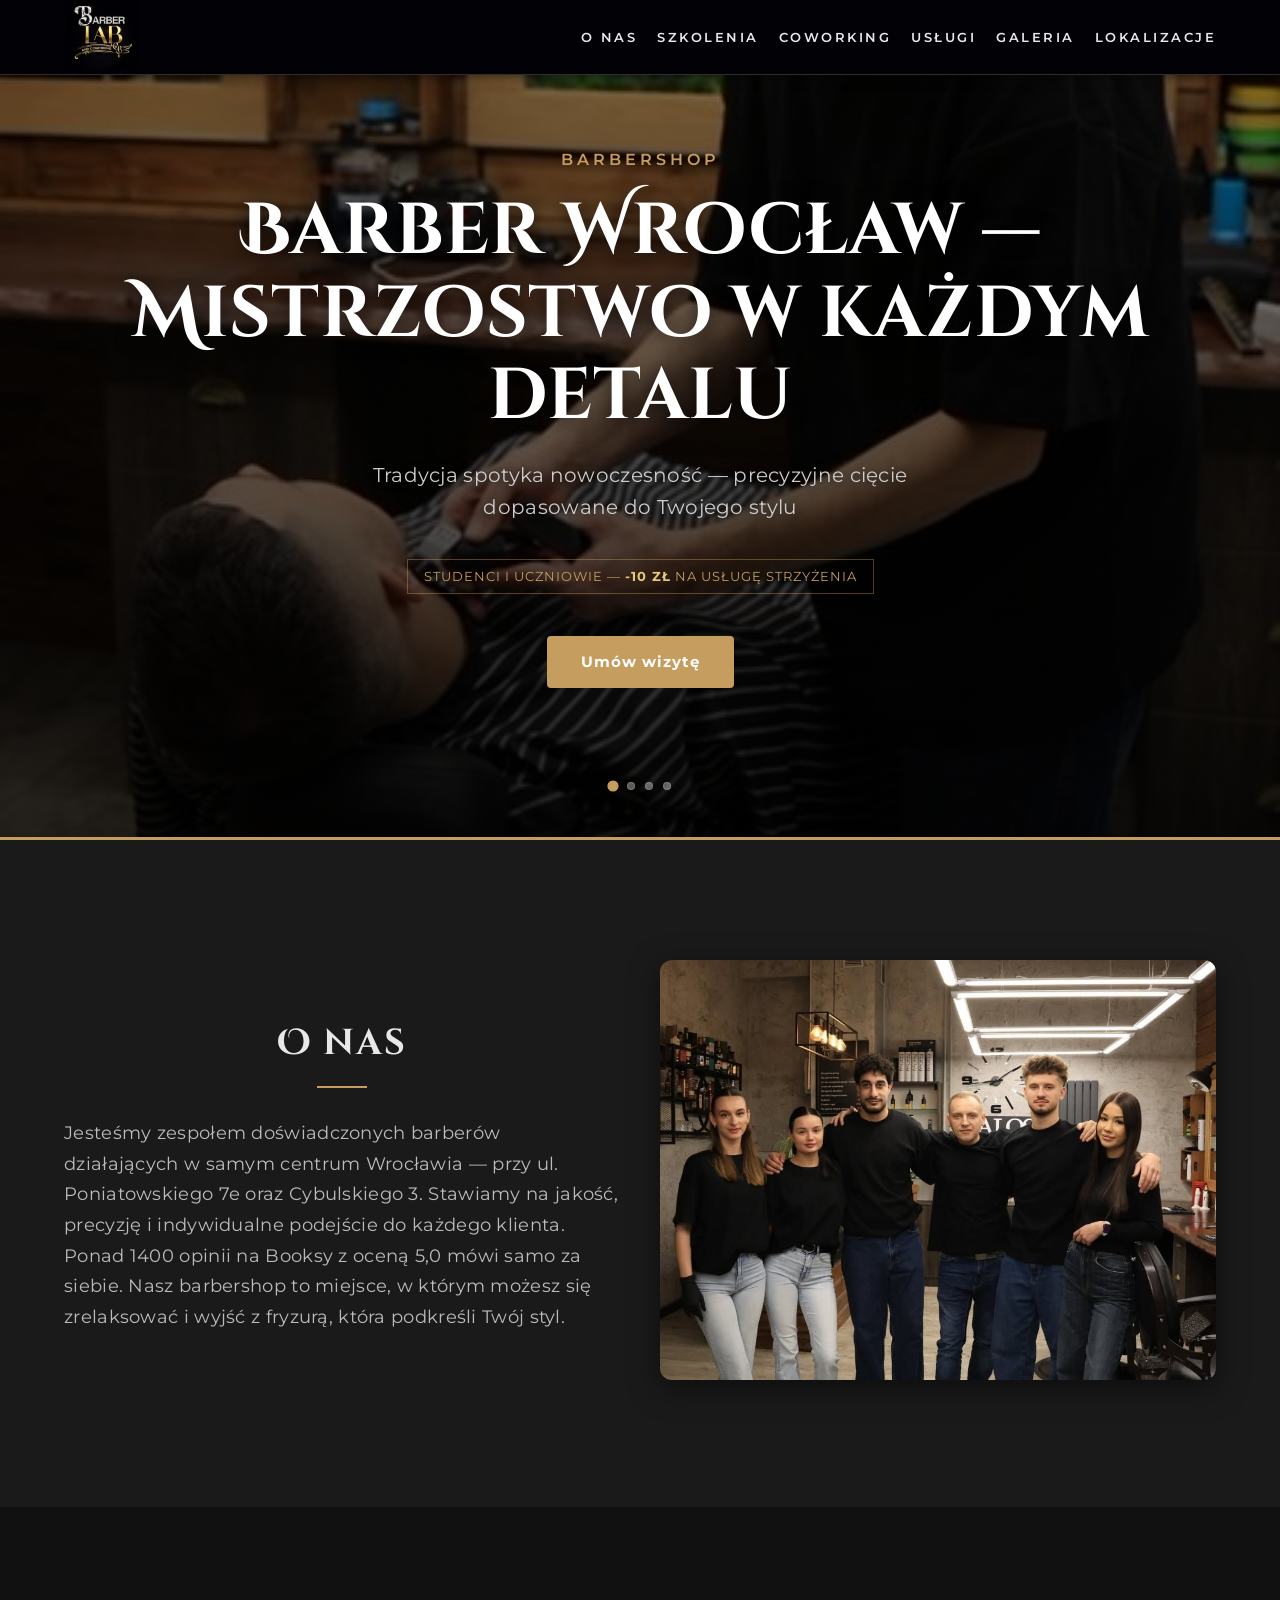
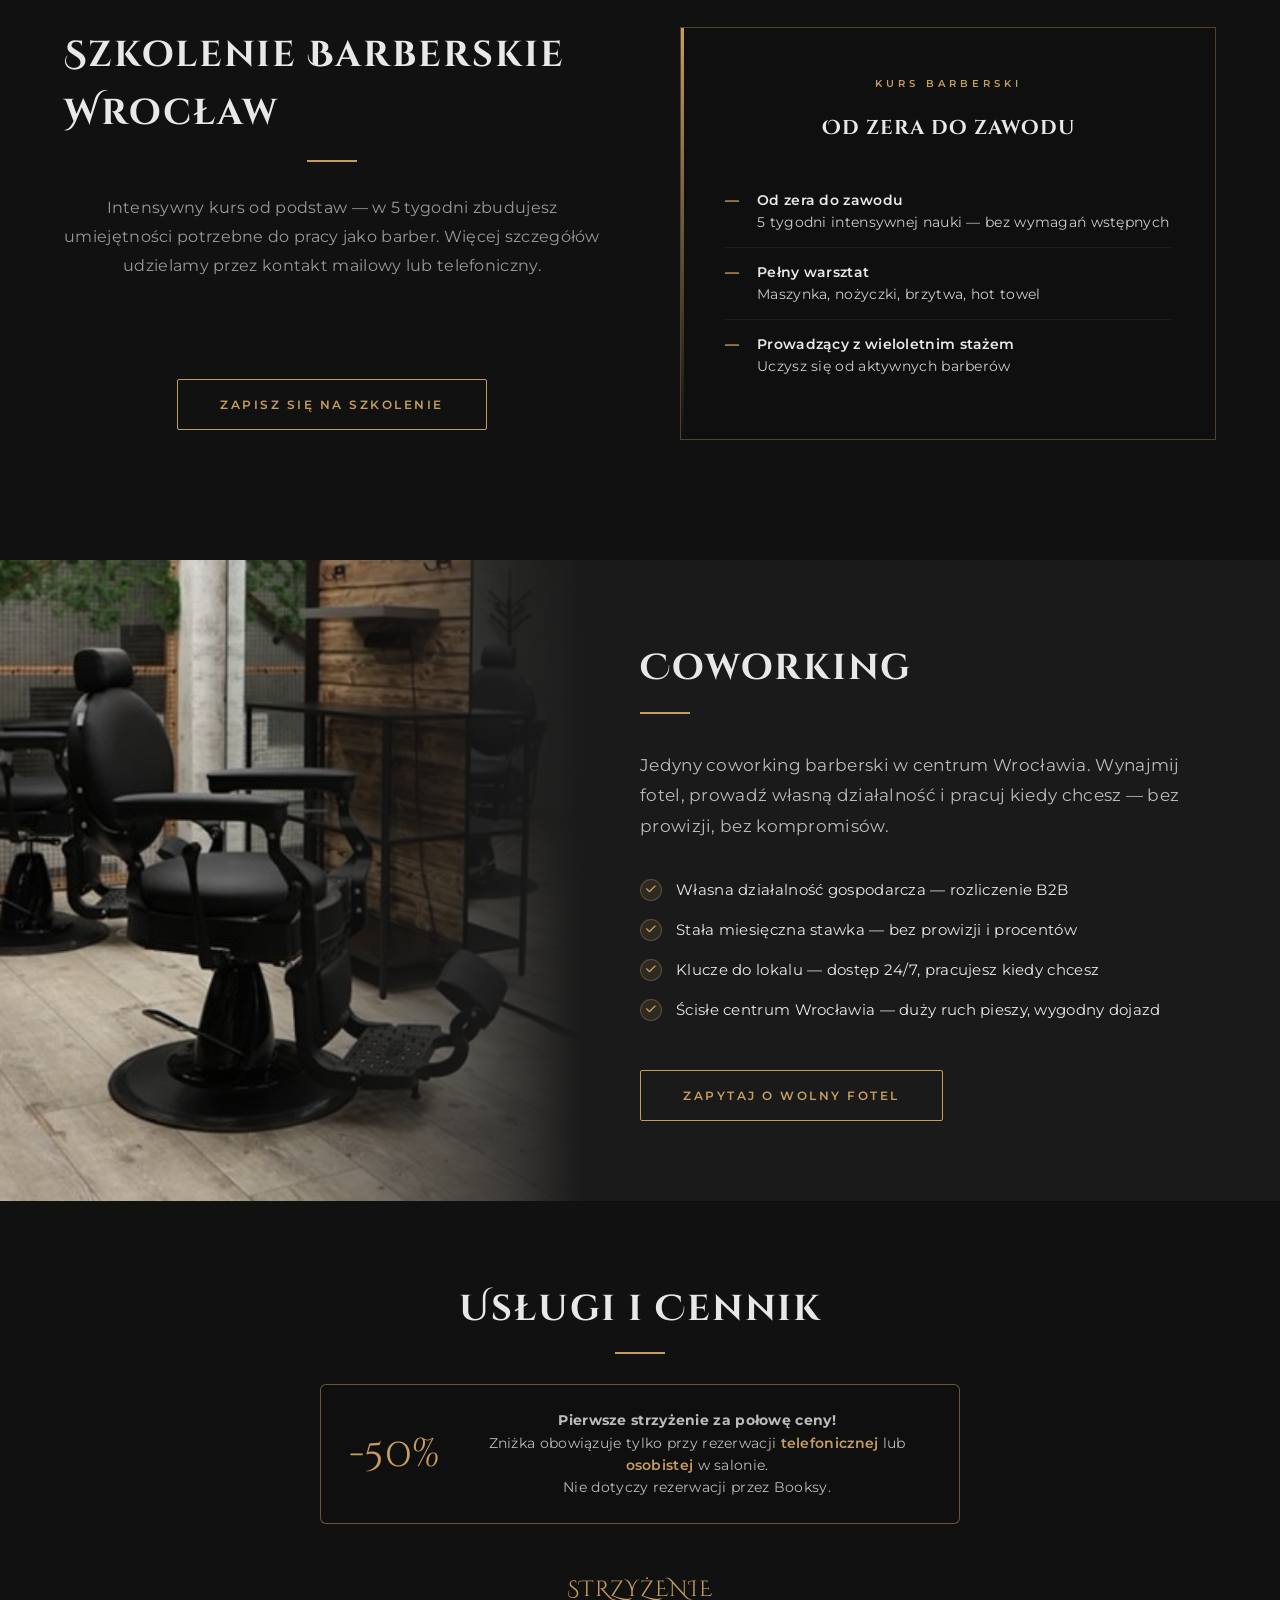
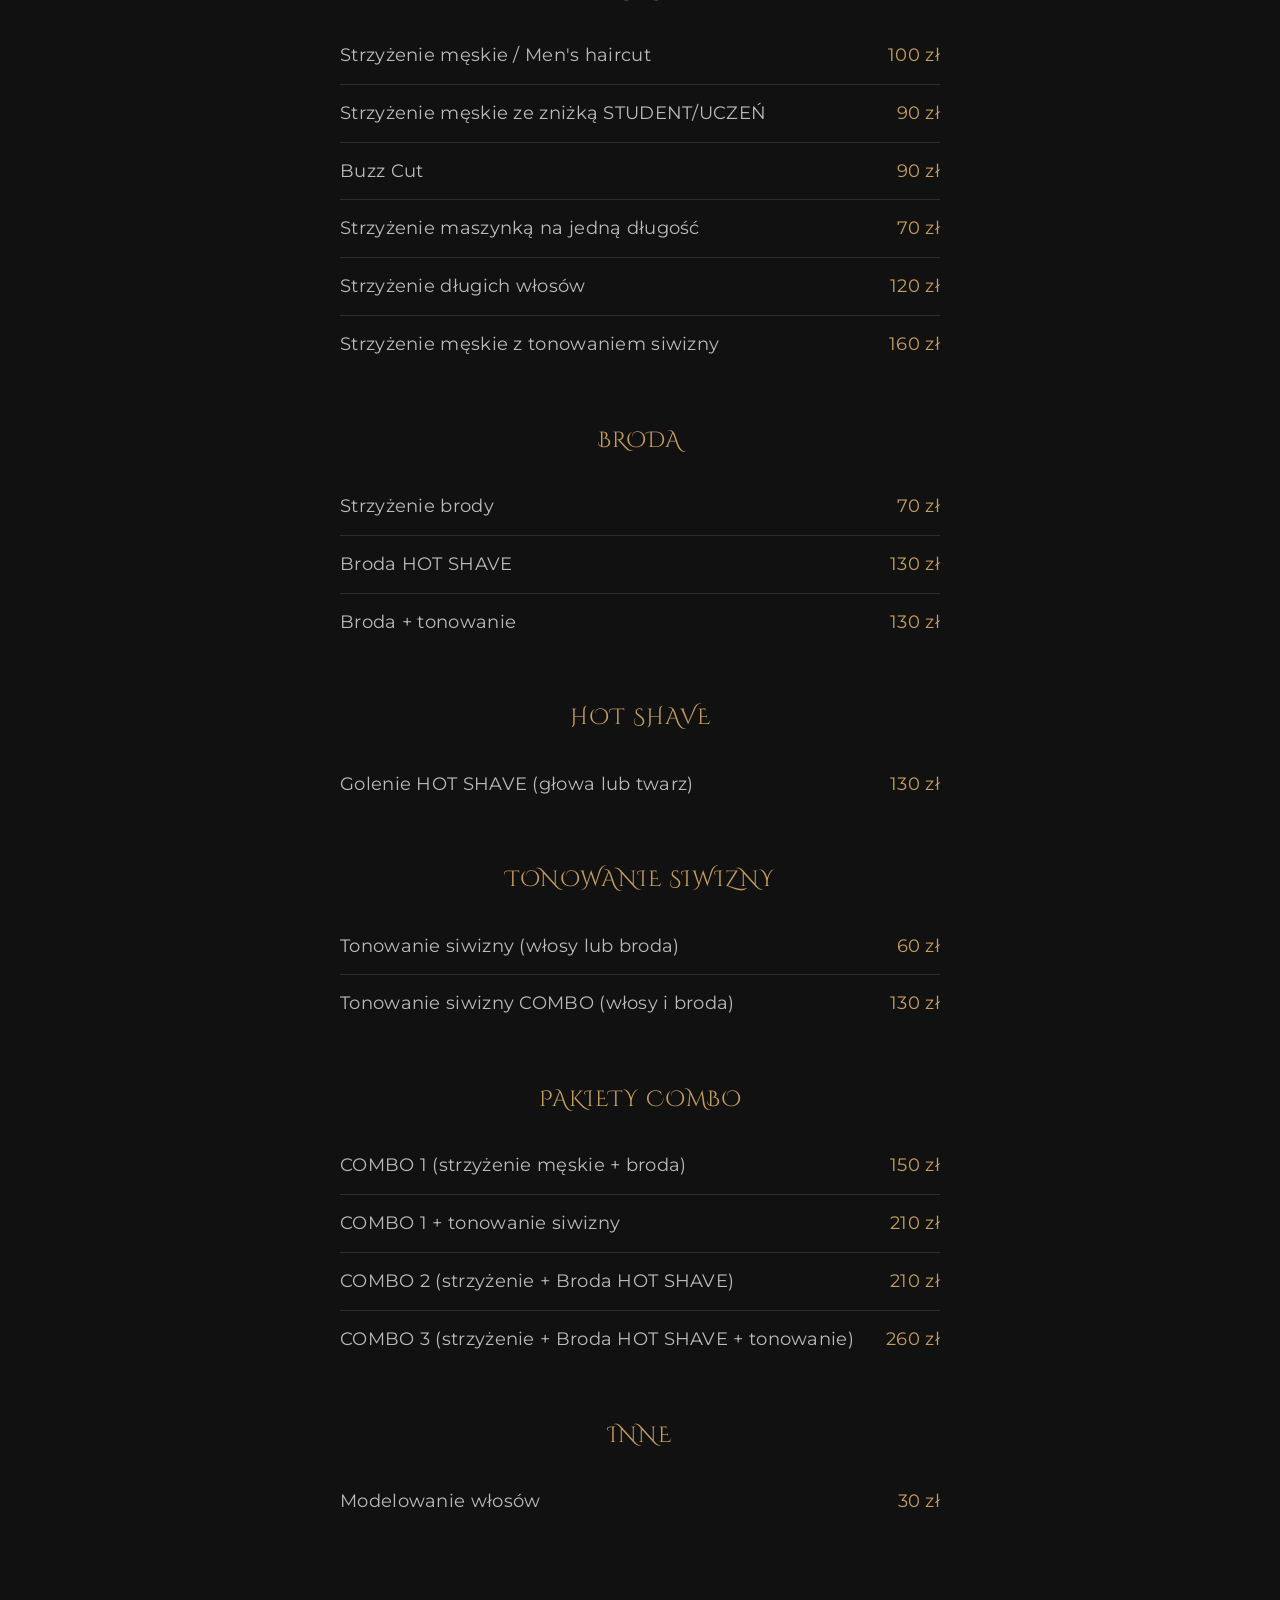
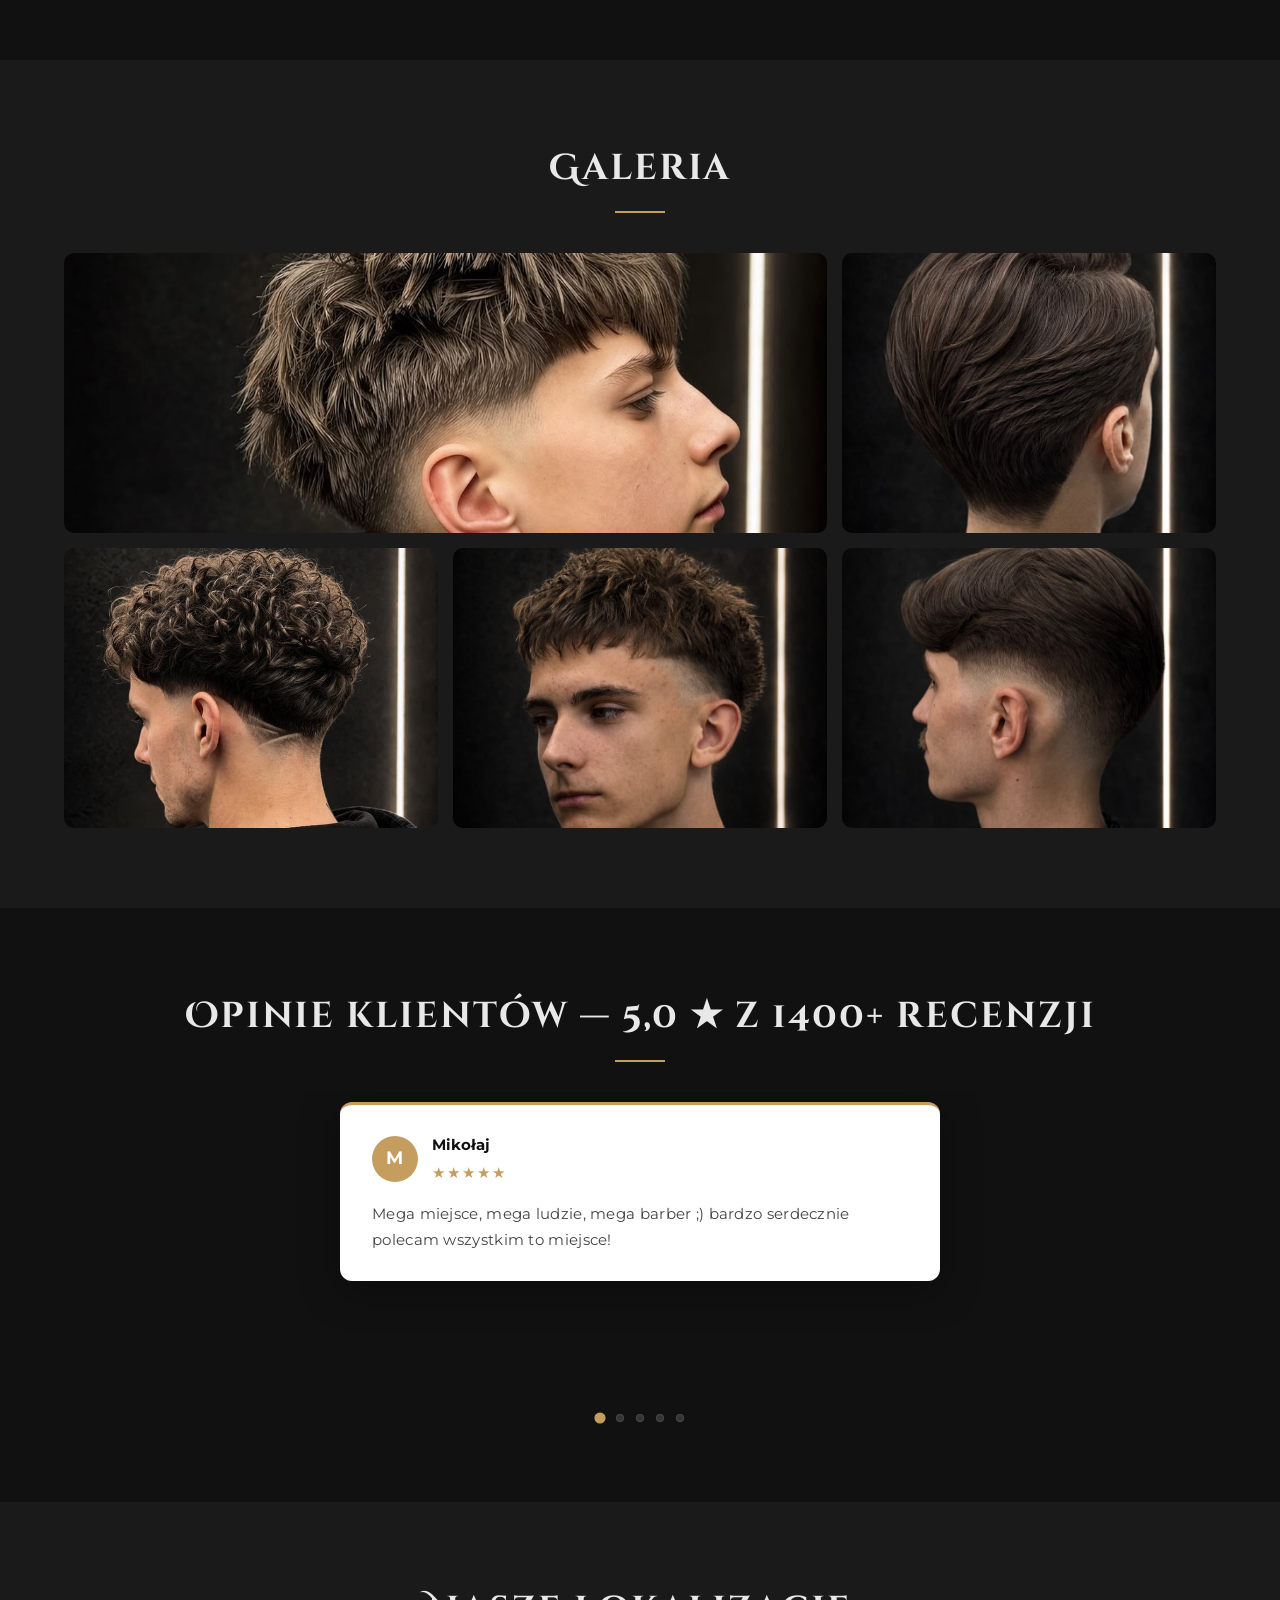
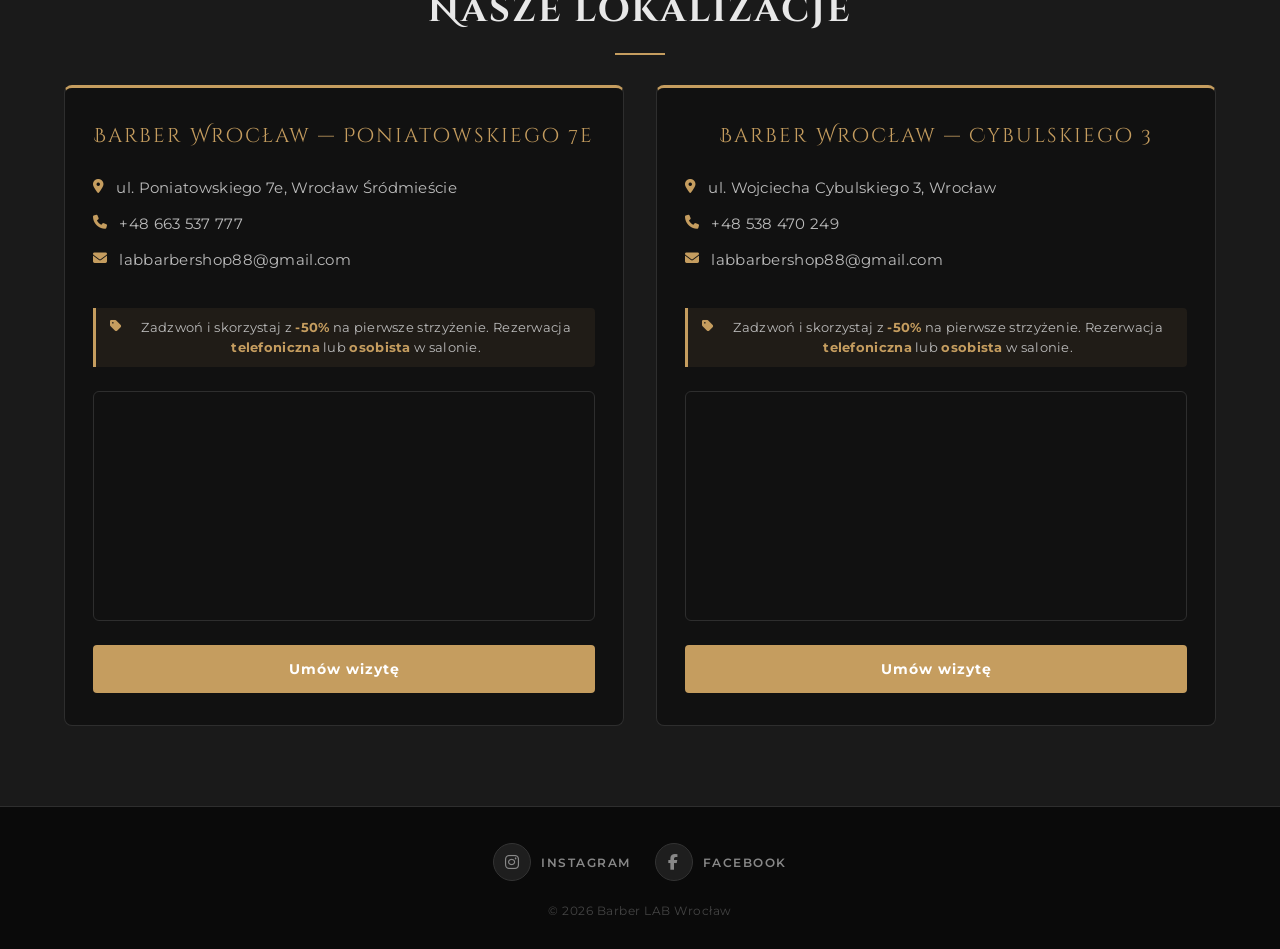
==== index.html @ eecb74a2 "zmiany" ====
<!DOCTYPE html>
<html lang="pl">
<head>
    <meta charset="UTF-8">
    <title>Barbershop LAB Wrocław | Strzyżenie, Broda, Szkolenia Barberskie, Coworking</title>
    <meta name="viewport" content="width=device-width, initial-scale=1.0">
    <meta name="description" content="Profesjonalny barbershop w centrum Wrocławia — strzyżenie, broda, hot shave. Szkolenia barberskie od podstaw (5 tygodni). Coworking barberski. Ul. Poniatowskiego 7e, Śródmieście.">
    <meta name="keywords" content="barbershop wrocław, barber wrocław, fryzjer męski wrocław, strzyżenie wrocław, broda wrocław, barbershop śródmieście, barber śródmieście, fryzjer śródmieście, hot shave wrocław, golenie brzytwą wrocław, barber lab wrocław, szkolenia barberskie wrocław, kurs barberski wrocław, kurs barberski od podstaw, nauka barbera wrocław, szkolenie barberskie od zera, jak zostać barberem wrocław, coworking barberski wrocław, coworking barber wrocław, wynajem fotela barberskiego wrocław, wynajem krzesła barberskiego wrocław, fotel barberski do wynajęcia wrocław, praca barber wrocław, barber własna działalność wrocław, barber b2b wrocław">
    <meta name="robots" content="index, follow">
    <meta name="author" content="Barber LAB Wrocław">
    <link rel="canonical" href="https://barbershoplab.pl/">
    <link rel="icon" href="img/barber_lab_logo.jpg" type="image/jpeg">
    <link rel="apple-touch-icon" href="img/barber_lab_logo.jpg">

    <!-- Open Graph (Facebook / Instagram link previews) -->
    <meta property="og:type" content="business.business">
    <meta property="og:title" content="Barber LAB Wrocław | Strzyżenie, Szkolenia Barberskie, Coworking">
    <meta property="og:description" content="Profesjonalny barbershop w centrum Wrocławia — strzyżenie, broda, hot shave. Szkolenia barberskie od podstaw (5 tygodni). Coworking barberski. Ul. Poniatowskiego 7e, Śródmieście.">
    <meta property="og:url" content="https://barbershoplab.pl/">
    <meta property="og:locale" content="pl_PL">
    <meta property="og:image" content="https://barbershoplab.pl/img/image_hero_01.jpeg">
    <meta property="og:image:width" content="1200">
    <meta property="og:image:height" content="630">
    <meta property="og:image:alt" content="Barber LAB Wrocław – profesjonalny barbershop w Śródmieściu">

    <!-- Twitter Card -->
    <meta name="twitter:card" content="summary_large_image">
    <meta name="twitter:title" content="Barber LAB Wrocław | Strzyżenie, Szkolenia Barberskie, Coworking">
    <meta name="twitter:description" content="Profesjonalny barbershop w centrum Wrocławia — strzyżenie, broda, hot shave. Szkolenia barberskie od podstaw (5 tygodni). Coworking barberski. Ul. Poniatowskiego 7e, Śródmieście.">
    <meta name="twitter:image" content="https://barbershoplab.pl/img/image_hero_01.jpeg">

    <!-- JSON-LD Structured Data -->
    <script type="application/ld+json">
    {
        "@context": "https://schema.org",
        "@graph": [
            {
                "@type": "BarberShop",
                "name": "Barber LAB Wrocław — Poniatowskiego",
                "description": "Profesjonalny barbershop w centrum Wrocławia. Strzyżenie męskie, modelowanie brody, golenie brzytwą, hot shave, szkolenia barberskie.",
                "url": "https://barbershoplab.pl/",
                "telephone": "+48663537777",
                "email": "labbarbershop88@gmail.com",
                "address": {
                    "@type": "PostalAddress",
                    "streetAddress": "ul. Poniatowskiego 7e",
                    "addressLocality": "Wrocław",
                    "addressRegion": "Śródmieście",
                    "postalCode": "50-326",
                    "addressCountry": "PL"
                },
                "geo": {
                    "@type": "GeoCoordinates",
                    "latitude": 51.1185,
                    "longitude": 17.0359
                },
                "openingHoursSpecification": [
                    {
                        "@type": "OpeningHoursSpecification",
                        "dayOfWeek": ["Monday","Tuesday","Wednesday","Thursday","Friday","Saturday"],
                        "opens": "10:00",
                        "closes": "20:00"
                    },
                    {
                        "@type": "OpeningHoursSpecification",
                        "dayOfWeek": "Sunday",
                        "opens": "10:00",
                        "closes": "19:00"
                    }
                ],
                "sameAs": [
                    "https://www.instagram.com/lab_barber_shop/",
                    "https://www.facebook.com/share/171YR62eWr/?mibextid=wwXIfr",
                    "https://booksy.com/pl-pl/64196_lab-barber-shop_barber-shop_13750_wroclaw"
                ],
                "aggregateRating": {
                    "@type": "AggregateRating",
                    "ratingValue": "4.9",
                    "reviewCount": "251",
                    "bestRating": "5",
                    "worstRating": "1"
                },
                "priceRange": "$$",
                "hasOfferCatalog": {
                    "@type": "OfferCatalog",
                    "name": "Usługi Barber LAB Wrocław",
                    "itemListElement": [
                        {
                            "@type": "Offer",
                            "itemOffered": {
                                "@type": "Service",
                                "name": "Strzyżenie męskie",
                                "description": "Profesjonalne strzyżenie męskie w barbershopie w centrum Wrocławia"
                            }
                        },
                        {
                            "@type": "Offer",
                            "itemOffered": {
                                "@type": "Service",
                                "name": "Modelowanie brody",
                                "description": "Modelowanie i pielęgnacja brody, hot shave, golenie brzytwą"
                            }
                        },
                        {
                            "@type": "Offer",
                            "itemOffered": {
                                "@type": "Service",
                                "name": "Szkolenia barberskie Wrocław",
                                "description": "Kursy i szkolenia barberskie we Wrocławiu – dla początkujących i zaawansowanych barberów"
                            }
                        },
                        {
                            "@type": "Offer",
                            "itemOffered": {
                                "@type": "Service",
                                "name": "Coworking barberski Wrocław – wynajem fotela",
                                "description": "Jedyny coworking barberski w centrum Wrocławia. Wynajem fotela barberskiego na własną działalność (B2B) – stała stawka miesięczna, bez prowizji, dostęp 24/7. Śródmieście, ul. Poniatowskiego 7e."
                            }
                        }
                    ]
                }
            },
            {
                "@type": "Course",
                "name": "Szkolenie Barberskie od Podstaw",
                "description": "Intensywny kurs barberski trwający 5 tygodni — od zera do gotowości do pracy jako barber. Pełny warsztat: maszynka, nożyczki, brzytwa, hot towel. Prowadzący z wieloletnim stażem. Dla osób bez wcześniejszego doświadczenia.",
                "url": "https://barbershoplab.pl/#szkolenia",
                "provider": {
                    "@type": "Organization",
                    "name": "Barber LAB Wrocław",
                    "url": "https://barbershoplab.pl/",
                    "address": {
                        "@type": "PostalAddress",
                        "streetAddress": "ul. Poniatowskiego 7e",
                        "addressLocality": "Wrocław",
                        "addressRegion": "Śródmieście",
                        "postalCode": "50-326",
                        "addressCountry": "PL"
                    }
                },
                "educationalLevel": "Beginner",
                "teaches": "Techniki barberskie: strzyżenie, modelowanie brody, golenie brzytwą, hot shave, stylizacja",
                "inLanguage": "pl",
                "courseMode": "onsite",
                "hasCourseInstance": {
                    "@type": "CourseInstance",
                    "courseMode": "onsite",
                    "location": {
                        "@type": "Place",
                        "name": "Barber LAB Wrocław",
                        "address": {
                            "@type": "PostalAddress",
                            "streetAddress": "ul. Poniatowskiego 7e",
                            "addressLocality": "Wrocław",
                            "postalCode": "50-326",
                            "addressCountry": "PL"
                        }
                    },
                    "duration": "P5W"
                }
            },
            {
                "@type": "BarberShop",
                "name": "Barber LAB Wrocław — Cybulskiego",
                "description": "Profesjonalny barbershop we Wrocławiu. Strzyżenie męskie, modelowanie brody, golenie brzytwą, hot shave.",
                "url": "https://barbershoplab.pl/",
                "telephone": "+48538470249",
                "email": "labbarbershop88@gmail.com",
                "address": {
                    "@type": "PostalAddress",
                    "streetAddress": "ul. Wojciecha Cybulskiego 3",
                    "addressLocality": "Wrocław",
                    "postalCode": "52-007",
                    "addressCountry": "PL"
                },
                "aggregateRating": {
                    "@type": "AggregateRating",
                    "ratingValue": "5.0",
                    "reviewCount": "95",
                    "bestRating": "5",
                    "worstRating": "1"
                },
                "sameAs": [
                    "https://booksy.com/pl-pl/348343_lab-barber-shop-2_barber-shop_13750_wroclaw"
                ],
                "priceRange": "$$"
            }
        ]
    }
    </script>

    <!-- Google tag (gtag.js) — GA4 + Google Ads -->
    <script async src="https://www.googletagmanager.com/gtag/js?id=G-K08FGF88Q9"></script>
    <script>
      window.dataLayer = window.dataLayer || [];
      function gtag(){dataLayer.push(arguments);}
      gtag('js', new Date());

      gtag('config', 'G-K08FGF88Q9');
      gtag('config', 'AW-18153696875');
    </script>

    <link rel="preload" as="image" href="img/image_hero_01.jpeg">
    <link rel="stylesheet" href="css/style.css">
    <link rel="stylesheet" href="https://cdnjs.cloudflare.com/ajax/libs/font-awesome/6.5.0/css/all.min.css">
</head>
<body>
<header>
    <div class="container">
        <div class="logo">
            <a href = "#hero">
                <img src="img/barber_lab_logo.jpg" alt="Barbershop LAB Wrocław — logo">
                <!--<a href="#hero">Barber LAB</a>-->
            </a>
        </div>
        <nav>
            <div class="hamburger">
                ☰
            </div>
            <ul>
                <li><a href="#about">O nas</a></li>
                <!--<li><a href="#barbers">Barberzy</a></li>-->
                <li><a href="#szkolenia">Szkolenia</a></li>
                <li><a href="#coworking">Coworking</a></li>
                <li><a href="#services">Usługi</a></li>
                <li><a href="#gallery">Galeria</a></li>
                <li><a href="#locations">Lokalizacje</a></li>
            </ul>
        </nav>
    </div>    
</header>

<main>

<!-- ── HERO SLIDER ─────────────────────────────── -->
    <section id="hero">
        <!-- Background slides -->
        <div class="hero-slides">
            <div class="hero-slide active" style="background-image: url('img/image_hero_01.jpeg'); background-position: center bottom;"></div>
            <div class="hero-slide" style="background-image: url('img/image_hero_03.jpg')"></div>
            <div class="hero-slide" style="background-image: url('img/image_hero_02.jpg')"></div>
            <div class="hero-slide" style="background-image: url('img/image_hero_04.jpg')"></div>
            
        </div>

        <!-- Dark overlay -->
        <div class="hero-overlay"></div>

        <!-- Text content -->
        <div class="hero-content">
            <div class="hero-slide-text active">
                <p class="hero-label">Barbershop</p>
                <h1>Barber Wrocław —<br>Mistrzostwo w każdym detalu</h1>
                <p class="hero-sub">Tradycja spotyka nowoczesność — precyzyjne cięcie dopasowane do Twojego stylu</p>
                <p class="hero-student">Studenci i uczniowie — <strong>-10 zł</strong> na usługę strzyżenia</p>
            </div>
            <div class="hero-slide-text">
                <p class="hero-label">Szkolenia</p>
                <h1>Rozwijaj się<br>z profesjonalistami</h1>
                <p class="hero-sub">Praktyczne szkolenia barberskie — również z programem dostosowanym dla osób niedosłyszących</p>
            </div>
            <div class="hero-slide-text">
                <p class="hero-label">Coworking</p>
                <h1>Twoje stanowisko<br>Twój biznes</h1>
                <p class="hero-sub">Wynajmij fotel i pracuj na własnych zasadach — w pełni wyposażona przestrzeń w centrum Wrocławia</p>
            </div>
            <div class="hero-slide-text">
                <p class="hero-label">Atmosfera</p>
                <h1>Miejsce, do którego<br>chcesz wracać</h1>
                <p class="hero-sub">Jedyny taki fryzjer męski - swobodny klimat, dobra energia i ludzie, którzy tworzą coś więcej niż tylko barber shop</p>
            </div>

            <a class="hero-cta" href="#locations">Umów wizytę</a>
        </div>

        <!-- Slide indicators -->
        <div class="hero-dots">
            <span class="hero-dot active"></span>
            <span class="hero-dot"></span>
            <span class="hero-dot"></span>
            <span class="hero-dot"></span>
        </div>

        <!-- Progress bar -->
        <div class="hero-progress"><div class="hero-progress-bar"></div></div>

    </section>

    <section id="about" class="reveal">
        <div class="container about-wrapper">

            <div class="about-text">
                <h2>O nas</h2>
                <p>
                    Jesteśmy zespołem doświadczonych barberów działających w samym centrum Wrocławia — przy ul. Poniatowskiego 7e oraz Cybulskiego 3.
                    Stawiamy na jakość, precyzję i indywidualne podejście do każdego klienta.
                    Ponad 1400 opinii na Booksy z oceną 5,0 mówi samo za siebie.
                    Nasz barbershop to miejsce, w którym możesz się zrelaksować i wyjść z fryzurą,
                    która podkreśli Twój styl.
                </p>
            </div>

            <div class="about-photo">
                <img src="img/img_about_01_team.jpg" alt="Zespół barberów — Barbershop LAB Wrocław">
            </div>

        </div>
    </section>

    <!--
    <section id="barbers" class="reveal">
        <div class="container">
            <h2>Nasi barberzy</h2>
            <div class="barbers-grid">
                <article class="barber-card">
                    <div class="barber-photo">
                        <img src="img/image_barber_01_Alex.jpeg" alt="Alex">
                        <div class="barber-overlay">
                            <div class="barber-info">
                                <h3>Alex</h3>
                                <span class="barber-role">Barber</span>
                                <p class="barber-desc">Ponad 5 lat doświadczenia. Podejmuje się każdej, nawet najbardziej wymagającej pracy.</p>
                            </div>
                        </div>
                    </div>
                </article>

                <article class="barber-card">
                    <div class="barber-photo">
                        <img src="img/image_barber_03_Zosia.jpeg" alt="Zosia">
                        <div class="barber-overlay">
                            <div class="barber-info">
                                <h3>Zosia</h3>
                                <span class="barber-role">Barber & Fryzjerka</span>
                                <p class="barber-desc">Świetnie radzi sobie z każdym typem włosów: prostymi, kręconymi, gęstymi i delikatnymi.</p>
                            </div>
                        </div>
                    </div>
                </article>
                <article class="barber-card">
                    <div class="barber-photo">
                        <img src="img/image_barber_04_Nikita.jpeg" alt="Edek">
                        <div class="barber-overlay">
                            <div class="barber-info">
                                <h3>Nikita</h3>
                                <span class="barber-role">Barber</span>
                                <p class="barber-desc">Po prostu widać efekt.</p>
                            </div>
                        </div>
                    </div>
                </article>
            </div>
        </div>
    </section>
    -->

<!-- ── SZKOLENIA ──────────────────────────────── -->
    <section id="szkolenia" class="reveal">
        <div class="container">
            <div class="szkolenia-wrapper">

                <div class="szkolenia-left">
                    <h2>Szkolenie Barberskie Wrocław</h2>
                    <p>Intensywny kurs od podstaw — w 5 tygodni zbudujesz umiejętności potrzebne do pracy jako barber. Więcej szczegółów udzielamy przez kontakt mailowy lub telefoniczny.</p>
                </div>

                <div class="szkolenia-card">
                    <p class="szkolenia-card-label">Kurs barberski</p>
                    <h3>Od zera do zawodu</h3>

                    <ul class="szkolenia-card-details">
                        <li>
                            <strong>Od zera do zawodu</strong>
                            5 tygodni intensywnej nauki — bez wymagań wstępnych
                        </li>
                        <li>
                            <strong>Pełny warsztat</strong>
                            Maszynka, nożyczki, brzytwa, hot towel
                        </li>
                        <li>
                            <strong>Prowadzący z wieloletnim stażem</strong>
                            Uczysz się od aktywnych barberów
                        </li>
                    </ul>
                </div>

                <a class="szkolenia-cta" href="mailto:labbarbershop88@gmail.com?subject=Zapytanie%20o%20szkolenie%20barberskie&body=Dzień%20dobry%2C%0A%0AChciałbym%2FChciałabym%20dowiedzieć%20się%20więcej%20o%20szkoleniu%20barberskim%20od%20podstaw.%0A%0APozdrawiam">Zapisz się na szkolenie</a>

            </div>
        </div>
    </section>

    <section id="coworking" class="reveal">
        <div class="coworking-image">
            <img src="img/image_coworking_01.jpeg" alt="Coworking barberski Wrocław">
        </div>
        <div class="coworking-content">
            <h2>Coworking</h2>
            <p class="coworking-desc">Jedyny coworking barberski w centrum Wrocławia. Wynajmij fotel, prowadź własną działalność i pracuj kiedy chcesz — bez prowizji, bez kompromisów.</p>

            <ul class="coworking-features">
                <li><i class="fa-solid fa-check"></i>Własna działalność gospodarcza — rozliczenie B2B</li>
                <li><i class="fa-solid fa-check"></i>Stała miesięczna stawka — bez prowizji i procentów</li>
                <li><i class="fa-solid fa-check"></i>Klucze do lokalu — dostęp 24/7, pracujesz kiedy chcesz</li>
                <li><i class="fa-solid fa-check"></i>Ścisłe centrum Wrocławia — duży ruch pieszy, wygodny dojazd</li>
            </ul>

            <a class="coworking-cta" href="mailto:labbarbershop88@gmail.com?subject=Zapytanie%20o%20wynajem%20fotela&body=Dzień%20dobry%2C%0A%0AChciałbym%2FChciałabym%20dowiedzieć%20się%20więcej%20o%20możliwości%20wynajmu%20fotela%20w%20Waszym%20barbershopie.%0A%0APozdrawiam">Zapytaj o wolny fotel</a>
        </div>
    </section>

    <section id="services" class="reveal">
        <div class="container">
            <h2>Usługi i Cennik</h2>

            <div class="promo-banner">
                <div class="promo-banner__badge">-50%</div>
                <div class="promo-banner__text">
                    <p class="promo-banner__title">Pierwsze strzyżenie za połowę ceny!</p>
                    <p>Zniżka obowiązuje tylko przy rezerwacji <strong>telefonicznej</strong> lub <strong>osobistej</strong> w salonie.<br>Nie dotyczy rezerwacji przez Booksy.</p>
                </div>
            </div>

            <div class="price-category">
                <h3>Strzyżenie</h3>
                <ul>
                    <li><span>Strzyżenie męskie / Men's haircut</span><strong>100 zł</strong></li>
                    <li><span>Strzyżenie męskie ze zniżką STUDENT/UCZEŃ</span><strong>90 zł</strong></li>
                    <li><span>Buzz Cut</span><strong>90 zł</strong></li>
                    <li><span>Strzyżenie maszynką na jedną długość</span><strong>70 zł</strong></li>
                    <li><span>Strzyżenie długich włosów</span><strong>120 zł</strong></li>
                    <li><span>Strzyżenie męskie z tonowaniem siwizny</span><strong>160 zł</strong></li>
                </ul>
            </div>

            <div class="price-category">
                <h3>Broda</h3>
                <ul>
                    <li><span>Strzyżenie brody</span><strong>70 zł</strong></li>
                    <li><span>Broda HOT SHAVE</span><strong>130 zł</strong></li>
                    <li><span>Broda + tonowanie</span><strong>130 zł</strong></li>
                </ul>
            </div>

            <div class="price-category">
                <h3>HOT SHAVE</h3>
                <ul>
                    <li><span>Golenie HOT SHAVE (głowa lub twarz)</span><strong>130 zł</strong></li>
                </ul>
            </div>

            <div class="price-category">
                <h3>Tonowanie siwizny</h3>
                <ul>
                    <li><span>Tonowanie siwizny (włosy lub broda)</span><strong>60 zł</strong></li>
                    <li><span>Tonowanie siwizny COMBO (włosy i broda)</span><strong>130 zł</strong></li>
                </ul>
            </div>

            <div class="price-category">
                <h3>Pakiety COMBO</h3>
                <ul>
                    <li><span>COMBO 1 (strzyżenie męskie + broda)</span><strong>150 zł</strong></li>
                    <li><span>COMBO 1 + tonowanie siwizny</span><strong>210 zł</strong></li>
                    <li><span>COMBO 2 (strzyżenie + Broda HOT SHAVE)</span><strong>210 zł</strong></li>
                    <li><span>COMBO 3 (strzyżenie + Broda HOT SHAVE + tonowanie)</span><strong>260 zł</strong></li>
                </ul>
            </div>

            <div class="price-category">
                <h3>Inne</h3>
                <ul>
                    <li><span>Modelowanie włosów</span><strong>30 zł</strong></li>
                </ul>
            </div>

        </div>
    </section>

    <section id="gallery" class="reveal">
        <div class="container">
            <h2>Galeria</h2>

            <div class="gallery-grid">
                <img src="img/img_gallery_01.jpg" alt="Strzyżenie męskie — Barbershop LAB Wrocław">
                <img src="img/img_gallery_02.jpg" alt="Fryzura barberska — precyzyjne cięcie Wrocław">
                <img src="img/img_gallery_03.jpg" alt="Fade bok i tył — barber Wrocław">
                <img src="img/img_gallery_04.jpg" alt="Strzyżenie fade — Barber LAB Wrocław">
                <img src="img/img_gallery_05.jpg" alt="Fryzura męska na zamówienie — Wrocław Śródmieście">
            </div>
        </div>
    </section>

    <section id="reviews" class="reveal">
        <div class="container">
            <h2>Opinie klientów — 5,0 ★ z 1400+ recenzji</h2>

            <div class="reviews-track">
                <div class="review-slide active">
                    <div class="review-card">
                        <div class="review-card-header">
                            <div class="review-avatar">M</div>
                            <div class="review-meta">
                                <span class="review-author">Mikołaj</span>
                                <div class="review-stars">★★★★★</div>
                            </div>
                        </div>
                        <p class="review-text">Mega miejsce, mega ludzie, mega barber ;) bardzo serdecznie polecam wszystkim to miejsce!</p>
                    </div>
                </div>
                <div class="review-slide">
                    <div class="review-card">
                        <div class="review-card-header">
                            <div class="review-avatar">S</div>
                            <div class="review-meta">
                                <span class="review-author">Szymon Ryszka</span>
                                <div class="review-stars">★★★★★</div>
                            </div>
                        </div>
                        <p class="review-text">Wizyta u Alexa przebiegła fantastycznie. Fryzura dopracowana w każdym calu. Precyzyjne cięcie, fachowe golenie brzytwą. Bardzo serdecznie polecam!</p>
                    </div>
                </div>
                <div class="review-slide">
                    <div class="review-card">
                        <div class="review-card-header">
                            <div class="review-avatar">J</div>
                            <div class="review-meta">
                                <span class="review-author">Janusz JJ</span>
                                <div class="review-stars">★★★★★</div>
                            </div>
                        </div>
                        <p class="review-text">Trafiłem przez przypadek do salonu i jestem pod wrażeniem nie mam bujnej fryzury ale zostałem fachowo obcięty i brodę mi ładnie przystrzyżono. Wyszedłem naprawdę pierwszy raz zadowolony od fryzjera. Polecam ten salon</p>
                    </div>
                </div>
                <div class="review-slide">
                    <div class="review-card">
                        <div class="review-card-header">
                            <div class="review-avatar">T</div>
                            <div class="review-meta">
                                <span class="review-author">Tomasz Skwierczynski</span>
                                <div class="review-stars">★★★★★</div>
                            </div>
                        </div>
                        <p class="review-text">Super polecam wszystkim, profesjonalizm bardzo dobra i miła obsługa!!!</p>
                    </div>
                </div>
                <div class="review-slide">
                    <div class="review-card">
                        <div class="review-card-header">
                            <div class="review-avatar">I</div>
                            <div class="review-meta">
                                <span class="review-author">Ioannes</span>
                                <div class="review-stars">★★★★★</div>
                            </div>
                        </div>
                        <p class="review-text">Wszystko przebiegało sprawnie. Fryzjer wyrozumiały, słuchał każdej mojej uwagi. Salon bardzo przyzwoity. Zniżka dla uczniów zdecydowanie na plus.</p>
                    </div>
                </div>
            </div>

            <div class="reviews-dots">
                <span class="review-dot active"></span>
                <span class="review-dot"></span>
                <span class="review-dot"></span>
                <span class="review-dot"></span>
                <span class="review-dot"></span>
            </div>
        </div>
    </section>

    <section id="locations" class="reveal">
        <div class="container">
            <h2>Nasze lokalizacje</h2>

            <div class="locations-grid">

                <div class="location-card">
                    <h3>Barber Wrocław — Poniatowskiego 7e</h3>
                    <div class="location-details">
                        <div class="location-detail-item">
                            <i class="fa-solid fa-location-dot"></i>
                            <span>ul. Poniatowskiego 7e, Wrocław Śródmieście</span>
                        </div>
                        <div class="location-detail-item">
                            <i class="fa-solid fa-phone"></i>
                            <a href="tel:+48663537777">+48 663 537 777</a>
                        </div>
                        <div class="location-detail-item">
                            <i class="fa-solid fa-envelope"></i>
                            <a href="mailto:labbarbershop88@gmail.com">labbarbershop88@gmail.com</a>
                        </div>
                    </div>
                    <div class="location-promo">
                        <i class="fa-solid fa-tag"></i>
                        <span>Zadzwoń i skorzystaj z <strong>-50%</strong> na pierwsze strzyżenie. Rezerwacja <strong>telefoniczna</strong> lub <strong>osobista</strong> w salonie.</span>
                    </div>
                    <div class="location-map">
                        <iframe
                            src="https://www.google.com/maps/embed?pb=!1m18!1m12!1m3!1d5008.907846222933!2d17.035895680357427!3d51.118534713067966!2m3!1f0!2f0!3f0!3m2!1i1024!2i768!4f13.1!3m3!1m2!1s0x470fe9b9cd3e5c01%3A0x70ade342b2ea0da2!2sBarbershop%20LAB!5e0!3m2!1spl!2s!4v1775564924347!5m2!1spl!2s"
                            width="100%" height="220" style="border:0;" allowfullscreen="" loading="lazy" referrerpolicy="no-referrer-when-downgrade">
                        </iframe>
                    </div>
                    <a class="location-cta" href="https://booksy.com/pl-pl/64196_lab-barber-shop_barber-shop_13750_wroclaw#ba_s=seo" target="_blank" rel="noopener">Umów wizytę</a>
                </div>

                <div class="location-card">
                    <h3>Barber Wrocław — Cybulskiego 3</h3>
                    <div class="location-details">
                        <div class="location-detail-item">
                            <i class="fa-solid fa-location-dot"></i>
                            <span>ul. Wojciecha Cybulskiego 3, Wrocław</span>
                        </div>
                        <div class="location-detail-item">
                            <i class="fa-solid fa-phone"></i>
                            <a href="tel:+48538470249">+48 538 470 249</a>
                        </div>
                        <div class="location-detail-item">
                            <i class="fa-solid fa-envelope"></i>
                            <a href="mailto:labbarbershop88@gmail.com">labbarbershop88@gmail.com</a>
                        </div>
                    </div>
                    <div class="location-promo">
                        <i class="fa-solid fa-tag"></i>
                        <span>Zadzwoń i skorzystaj z <strong>-50%</strong> na pierwsze strzyżenie. Rezerwacja <strong>telefoniczna</strong> lub <strong>osobista</strong> w salonie.</span>
                    </div>
                    <div class="location-map">
                        <iframe
                            src="https://maps.google.com/maps?q=ul.+Wojciecha+Cybulskiego+3,+52-007+Wrocław&hl=pl&output=embed"
                            width="100%" height="220" style="border:0;" allowfullscreen="" loading="lazy" referrerpolicy="no-referrer-when-downgrade">
                        </iframe>
                    </div>
                    <a class="location-cta location-cta--loc2" href="https://booksy.com/pl-pl/348343_lab-barber-shop-2_barber-shop_13750_wroclaw#ba_s=sh_1" target="_blank" rel="noopener">Umów wizytę</a>
                </div>

            </div>
        </div>
    </section>

</main>

<footer>
    <div class="container">
        <div class="footer-links">
            <a href="https://www.instagram.com/lab_barber_shop/" target="_blank" rel="noopener" class="footer-link">
                <span class="footer-link-icon"><i class="fa-brands fa-instagram"></i></span>
                <span>Instagram</span>
            </a>
            <a href="https://www.facebook.com/share/171YR62eWr/?mibextid=wwXIfr" target="_blank" rel="noopener" class="footer-link">
                <span class="footer-link-icon"><i class="fa-brands fa-facebook-f"></i></span>
                <span>Facebook</span>
            </a>
        </div>
        <p class="footer-copy">© 2026 Barber LAB Wrocław</p>
    </div>
</footer>

<!-- Scroll to top -->
<button id="scrollTop" aria-label="Scroll to top">&#8679;</button>

<!-- Lightbox -->
<div id="lightbox">
    <button id="lightbox-close">&times;</button>
    <img id="lightbox-img" src="" alt="">
</div>

<script src="js/script.js"></script>

<script>
  document.querySelectorAll('a[href*="booksy.com"]').forEach(function(el) {
    el.addEventListener('click', function() {
      if (this.href.indexOf('348343') !== -1) {
        gtag('event', 'booksy_click_2');
      } else {
        gtag('event', 'booksy_click');
      }
    });
  });

  document.querySelectorAll('a[href^="tel:"]').forEach(function(el) {
    el.addEventListener('click', function() {
      if (this.href.indexOf('538470249') !== -1) {
        gtag('event', 'phone_click_2');
      } else {
        gtag('event', 'phone_click');
      }
    });
  });
</script>
</body>
</html>
---- css/style.css ----
@import url('https://fonts.googleapis.com/css2?family=Cinzel+Decorative:wght@400;700;900&display=swap');
@import url('https://fonts.googleapis.com/css2?family=Montserrat:wght@300;400;500;600;700&display=swap');

* {
    margin: 0;
    padding: 0;
    box-sizing: border-box;
}

body {
    font-family: 'Montserrat', sans-serif;
    font-weight: 400;
    line-height: 1.6;
    letter-spacing: 0.3px;
    color: #e8e8e8;
    background: #111111;
}

.container {
    width: 90%;
    max-width: 1200px;
    margin: 0 auto;
}

section {
    padding: 80px 0;
    scroll-margin-top: 100px;
}


section .container {
    text-align: center;
}

h2 {
    font-family: 'Cinzel Decorative', serif;
    font-size: 36px;
    font-weight: 700;
    letter-spacing: 2px;
    margin-bottom: 16px;
    text-align: center;
    color: #e8e8e8;
}

h2::after {
    content: '';
    display: block;
    width: 50px;
    height: 2px;
    background: #c59d5f;
    margin: 14px auto 30px;
}

/* ── HEADER ────────────────────────────────── */
header {
    background: #020106;
    color: white;
    height: 75px;
    padding: 0px 0;
    position: fixed;
    top: 0;
    left: 0;
    width: 100%;
    z-index: 1000;
    box-shadow: 0 2px 10px rgba(0,0,0,0.5);
    border-bottom: 1px solid #2e2e2e;
}

body {
    padding-top: 75px;
}

header .container {
    height: 100%;
    display: flex;
    justify-content: space-between;
    align-items: center;
}

header a {
    color: #e8e8e8;
    text-decoration: none;
    font-weight: bold;
    font-size: 18px;
    transition: color 0.3s;
}

header a:hover {
    color: #c59d5f;
}

.logo {
    display: flex;
    align-items: center;
    gap: 10px;
}

.logo img {
    height: 75px;
    width: auto;
}

nav {
    position: relative;
}

nav ul {
    list-style: none;
    display: flex;
    gap: 20px;
}

nav ul li a {
    font-size: 13px;
    font-weight: 600;
    letter-spacing: 2.5px;
    text-transform: uppercase;
    color: #e8e8e8;
    text-decoration: none;
    transition: color 0.3s;
}

nav ul li a:hover {
    color: #c59d5f;
}

.hamburger {
    display: none;
    font-size: 28px;
    cursor: pointer;
    color: #e8e8e8;
}

/* ── REVEAL ANIMATION ──────────────────────── */
.reveal {
    opacity: 0;
    transform: translateY(50px);
    transition: opacity 0.7s ease-out, transform 0.7s ease-out;
}

.reveal.active {
    opacity: 1;
    transform: translateY(0);
}

/* ══════════════════════════════════════════════
   HERO SLIDER
══════════════════════════════════════════════ */
#hero {
    position: relative;
    height: 85vh;
    min-height: 420px;
    overflow: hidden;
    display: flex;
    align-items: center;
    justify-content: center;
}

/* Background image slides */
.hero-slides {
    position: absolute;
    inset: 0;
    z-index: 0;
}

.hero-slide {
    position: absolute;
    inset: 0;
    background-size: cover;
    background-position: center center;
    background-repeat: no-repeat;
    opacity: 0;
    transition: opacity 1.2s ease;
}

.hero-slide.active {
    opacity: 1;
}

/* Dark overlay */
.hero-overlay {
    position: absolute;
    inset: 0;
    background: linear-gradient(
        to bottom,
        rgba(0,0,0,0.45) 0%,
        rgba(0,0,0,0.65) 50%,
        rgba(0,0,0,0.82) 100%
    );
    z-index: 1;
}

/* Text content */
.hero-content {
    position: relative;
    z-index: 2;
    text-align: center;
    width: 100%;
    padding: 0 20px 80px;
}

/* Each text block */
.hero-slide-text {
    display: none;
    animation: heroTextIn 0.8s ease forwards;
}

.hero-slide-text.active {
    display: block;
}

@keyframes heroTextIn {
    from {
        opacity: 0;
        transform: translateY(24px);
    }
    to {
        opacity: 1;
        transform: translateY(0);
    }
}

/* Small label above title */
.hero-label {
    font-size: 16px;
    letter-spacing: 4px;
    text-transform: uppercase;
    color: #c59d5f;
    margin-bottom: 18px;
    font-weight: 600;
}

/* Main heading */
.hero-content h1 {
    font-family: 'Cinzel Decorative', serif;
    font-size: clamp(36px, 6vw, 72px);
    line-height: 1.15;
    color: #ffffff;
    margin-bottom: 20px;
    text-shadow: 0 2px 20px rgba(0,0,0,0.7);
}

/* Student badge */
.hero-student {
    display: inline-block;
    font-size: 13px;
    letter-spacing: 1px;
    color: #c59d5f;
    border: 1px solid rgba(197,157,95,0.4);
    padding: 6px 16px;
    margin-top: -20px;
    margin-bottom: 32px;
    text-transform: uppercase;
}

.hero-student strong {
    color: #e8c97a;
}

/* Subtitle */
.hero-sub {
    font-size: clamp(15px, 2vw, 20px);
    color: #cccccc;
    margin-bottom: 40px;
    max-width: 560px;
    margin-left: auto;
    margin-right: auto;
    text-shadow: 0 1px 8px rgba(0,0,0,0.6);
    line-height: 1.6;
}

/* CTA button */
.hero-cta {
    display: inline-block;
    background: #c59d5f;
    color: white;
    padding: 14px 34px;
    text-decoration: none;
    font-weight: bold;
    font-size: 15px;
    letter-spacing: 1px;
    border-radius: 4px;
    transition: background 0.3s, box-shadow 0.3s, transform 0.2s;
    margin-top: 10px;
}

.hero-cta:hover {
    background: #9c7b45;
    box-shadow: 0 0 24px rgba(197,157,95,0.4);
    transform: translateY(-2px);
}

/* Dot indicators */
.hero-dots {
    position: absolute;
    bottom: 50px;
    left: 50%;
    transform: translateX(-50%);
    z-index: 3;
    display: flex;
    gap: 10px;
}

.hero-dot {
    width: 8px;
    height: 8px;
    border-radius: 50%;
    background: rgba(255,255,255,0.35);
    cursor: pointer;
    transition: background 0.3s, transform 0.3s;
    border: 1px solid rgba(255,255,255,0.2);
}

.hero-dot.active {
    background: #c59d5f;
    transform: scale(1.4);
    border-color: #c59d5f;
}

/* Progress bar at the very bottom */
.hero-progress {
    position: absolute;
    bottom: 0;
    left: 0;
    width: 100%;
    height: 3px;
    background: rgba(255,255,255,0.08);
    z-index: 3;
}

.hero-progress-bar {
    height: 100%;
    background: #c59d5f;
    width: 0%;
    transition: width linear;
}

/* ── ABOUT ─────────────────────────────────── */
#about {
    background: #1a1a1a;
    padding: 120px 0;
}

.about-wrapper {
    display: grid;
    grid-template-columns: 1fr 1fr;
    gap: 40px;
    align-items: center;
}

.about-text {
    text-align: left;
}

.about-text h2 {
    margin-bottom: 20px;
    color: #e8e8e8;
}

.about-text p {
    font-size: 18px;
    line-height: 1.7;
    color: #bbbbbb;
}

.about-photo img {
    width: 100%;
    border-radius: 12px;
    box-shadow: 0 8px 30px rgba(0,0,0,0.5);
    object-fit: cover;
}

/* ── SERVICES ──────────────────────────────── */
#services {
    background: #111111;
}

.price-category {
    margin-bottom: 50px;
    text-align: left;
    max-width: 600px;
    margin-left: auto;
    margin-right: auto;
}

.price-category h3 {
    font-family: 'Cinzel Decorative', serif;
    font-size: 22px;
    font-weight: 400;
    margin-bottom: 20px;
    color: #c59d5f;
    text-transform: uppercase;
    text-align: center;
    letter-spacing: 1px;
}

.price-category ul {
    list-style: none;
    padding: 0;
    margin: 0;
}

.price-category li {
    display: flex;
    justify-content: space-between;
    padding: 14px 0;
    border-bottom: 1px solid #2e2e2e;
    font-size: 18px;
}

.price-category li span {
    color: #bbbbbb;
}

.price-category li strong {
    color: #c59d5f;
    font-weight: 400;
}

.price-category li:last-child {
    border-bottom: none;
}

.promo-banner {
    display: flex;
    align-items: center;
    gap: 24px;
    background: #0f0f0f;
    border: 1px solid rgba(197,157,95,0.5);
    border-radius: 6px;
    padding: 24px 28px;
    margin: 0 auto 48px;
    max-width: 640px;
}

.promo-banner__badge {
    font-family: 'Cinzel Decorative', serif;
    font-size: 40px;
    color: #c59d5f;
    white-space: nowrap;
    line-height: 1;
    flex-shrink: 0;
}

.promo-banner__title {
    font-size: 18px;
    color: #ffffff;
    font-weight: 700;
    margin: 0 0 6px 0;
}

.promo-banner__text p {
    font-size: 14px;
    color: #bbbbbb;
    margin: 0;
    line-height: 1.6;
}

.promo-banner__text p strong {
    color: #c59d5f;
    font-weight: 600;
}

/* ── SZKOLENIA ──────────────────────────────── */
#szkolenia {
    background: #111111;
    padding: 120px 0;
}

.szkolenia-wrapper {
    display: grid;
    grid-template-columns: 1fr 1fr;
    grid-template-rows: auto auto;
    column-gap: 80px;
    align-items: start;
}

.szkolenia-left {
    grid-column: 1;
    grid-row: 1;
}

.szkolenia-card {
    grid-column: 2;
    grid-row: 1 / span 2;
}

.szkolenia-cta {
    grid-column: 1;
    grid-row: 2;
    margin-top: 44px;
    align-self: start;
    justify-self: center;
}

#szkolenia h2 {
    text-align: left;
    margin-bottom: 0;
}

#szkolenia h2::after {
    margin: 18px auto 32px;
}

.szkolenia-left p {
    font-size: 16px;
    color: #999;
    line-height: 1.8;
    margin-bottom: 44px;
}

.szkolenia-cta {
    display: inline-block;
    border: 1px solid #c59d5f;
    color: #c59d5f;
    padding: 15px 42px;
    text-decoration: none;
    font-weight: 600;
    font-size: 12px;
    letter-spacing: 2.5px;
    text-transform: uppercase;
    border-radius: 2px;
    transition: background 0.3s, color 0.3s, box-shadow 0.3s, transform 0.2s;
}

.szkolenia-cta:hover {
    background: #c59d5f;
    color: #0a0a0a;
    box-shadow: 0 0 30px rgba(197, 157, 95, 0.3);
    transform: translateY(-2px);
}

.szkolenia-card {
    border: 1px solid rgba(197, 157, 95, 0.35);
    background: #0f0f0f;
    padding: 48px 44px;
    position: relative;
}

.szkolenia-card::before {
    content: '';
    position: absolute;
    top: 0;
    left: 0;
    width: 3px;
    height: 100%;
    background: linear-gradient(to bottom, #c59d5f, transparent);
}

.szkolenia-card-label {
    font-size: 10px;
    font-weight: 600;
    letter-spacing: 4px;
    text-transform: uppercase;
    color: #c59d5f;
    margin-bottom: 20px;
}

.szkolenia-card h3 {
    font-family: 'Cinzel Decorative', serif;
    font-size: 20px;
    font-weight: 700;
    color: #e8e8e8;
    letter-spacing: 1px;
    margin-bottom: 32px;
}

.szkolenia-card-details {
    list-style: none;
}

.szkolenia-card-details li {
    position: relative;
    padding: 14px 0 14px 32px;
    border-bottom: 1px solid #1e1e1e;
    font-size: 14px;
    color: #ccc;
    line-height: 1.5;
    text-align: left;
}

.szkolenia-card-details li::before {
    content: '—';
    color: #c59d5f;
    font-weight: 700;
    position: absolute;
    left: 0;
    top: 14px;
}

.szkolenia-card-details li:last-child {
    border-bottom: none;
}

.szkolenia-card-details li strong {
    display: block;
    color: #e8e8e8;
    font-weight: 600;
    margin-bottom: 1px;
}

/* ── COWORKING ──────────────────────────────── */
#coworking {
    display: flex;
    padding: 0;
    background: #1a1a1a;
    min-height: 620px;
}

.coworking-image {
    flex: 1;
    overflow: hidden;
    position: relative;
}

.coworking-image::after {
    content: '';
    position: absolute;
    inset: 0;
    background: linear-gradient(
        to right,
        transparent 40%,
        #1a1a1a 100%
    );
    pointer-events: none;
}

.coworking-image img {
    width: 100%;
    height: 100%;
    object-fit: cover;
    display: block;
    filter: grayscale(20%);
}

.coworking-content {
    flex: 1;
    padding: 80px 60px;
    display: flex;
    flex-direction: column;
    justify-content: center;
    text-align: left;
}

#coworking h2 {
    text-align: left;
    margin-bottom: 6px;
}

#coworking h2::after {
    margin: 14px 0 30px;
}

.coworking-desc {
    font-size: 17px;
    color: #bbbbbb;
    margin-bottom: 36px;
    line-height: 1.8;
}

.coworking-features {
    list-style: none;
    display: flex;
    flex-direction: column;
    gap: 16px;
    margin-bottom: 48px;
}

.coworking-features li {
    font-size: 15px;
    color: #e8e8e8;
    display: flex;
    align-items: flex-start;
    gap: 14px;
    letter-spacing: 0.3px;
}

.coworking-features li i {
    color: #c59d5f;
    font-size: 11px;
    flex-shrink: 0;
    background: rgba(197, 157, 95, 0.12);
    border: 1px solid rgba(197, 157, 95, 0.3);
    width: 22px;
    height: 22px;
    min-height: 22px;
    border-radius: 50%;
    display: flex;
    align-items: center;
    justify-content: center;
    margin-top: 1px;
}

.coworking-cta {
    display: block;
    width: fit-content;
    border: 1px solid #c59d5f;
    color: #c59d5f;
    padding: 15px 42px;
    text-decoration: none;
    font-weight: 600;
    font-size: 12px;
    letter-spacing: 2.5px;
    text-transform: uppercase;
    border-radius: 2px;
    transition: background 0.3s, color 0.3s, box-shadow 0.3s, transform 0.2s;
}

.coworking-cta:hover {
    background: #c59d5f;
    color: #0a0a0a;
    box-shadow: 0 0 30px rgba(197, 157, 95, 0.3);
    transform: translateY(-2px);
}

/* ── BARBERS ───────────────────────────────── */
#barbers {
    background: #1a1a1a;
}

.barbers-grid {
    display: grid;
    grid-template-columns: repeat(4, 1fr);
    gap: 2px;
    margin-top: 10px;
}

.barber-card {
    position: relative;
    overflow: hidden;
}

.barber-photo {
    position: relative;
    overflow: hidden;
    aspect-ratio: 3 / 4;
}

.barber-photo img {
    width: 100%;
    height: 100%;
    object-fit: cover;
    filter: grayscale(30%);
    transition: transform 0.6s ease, filter 0.6s ease;
}

.barber-card:hover .barber-photo img {
    transform: scale(1.05);
    filter: grayscale(0%);
}

.barber-overlay {
    position: absolute;
    inset: 0;
    background: linear-gradient(
        to top,
        rgba(0,0,0,0.92) 0%,
        rgba(0,0,0,0.4) 50%,
        rgba(0,0,0,0.05) 100%
    );
    display: flex;
    align-items: flex-end;
    transition: background 0.4s ease;
}

.barber-card:hover .barber-overlay {
    background: linear-gradient(
        to top,
        rgba(0,0,0,0.95) 0%,
        rgba(0,0,0,0.55) 60%,
        rgba(0,0,0,0.1) 100%
    );
}

.barber-info {
    padding: 0 24px 28px;
    text-align: center;
    width: 100%;
}

.barber-info h3 {
    font-size: 20px;
    font-weight: 600;
    color: #ffffff;
    margin-bottom: 4px;
    letter-spacing: 0.5px;
}

.barber-role {
    display: block;
    font-size: 10px;
    font-weight: 600;
    letter-spacing: 3px;
    text-transform: uppercase;
    color: #c59d5f;
}

.barber-desc {
    font-size: 13px;
    color: #cccccc;
    line-height: 1.6;
    max-height: 0;
    overflow: hidden;
    transition: max-height 0.4s ease, opacity 0.4s ease, margin-top 0.4s ease;
    opacity: 0;
    margin-top: 0;
}

.barber-card:hover .barber-desc {
    max-height: 80px;
    opacity: 1;
    margin-top: 12px;
}

/* ── GALLERY ───────────────────────────────── */
#gallery {
    background: #1a1a1a;
}

#gallery .container {
    text-align: center;
}

.gallery-grid {
    margin-top: 40px;
    display: grid;
    grid-template-columns: repeat(3, 1fr);
    gap: 15px;
}

.gallery-grid img {
    width: 100%;
    height: 280px;
    object-fit: cover;
    border-radius: 10px;
    transition: transform 0.4s ease, box-shadow 0.4s ease;
    cursor: pointer;
}

.gallery-grid img:first-child {
    grid-column: span 2;
}

.gallery-grid img:hover {
    transform: scale(1.04);
    box-shadow: 0 8px 30px rgba(197,157,95,0.3);
}

/* ── LIGHTBOX ──────────────────────────────── */
#lightbox {
    display: none;
    position: fixed;
    inset: 0;
    background: rgba(0, 0, 0, 0.92);
    z-index: 9000;
    align-items: center;
    justify-content: center;
}

#lightbox.active {
    display: flex;
}

#lightbox img {
    max-width: 90vw;
    max-height: 88vh;
    object-fit: contain;
    border-radius: 4px;
    box-shadow: 0 0 60px rgba(0, 0, 0, 0.8);
}

#lightbox-close {
    position: absolute;
    top: 20px;
    right: 28px;
    background: none;
    border: none;
    color: #e8e8e8;
    font-size: 42px;
    line-height: 1;
    cursor: pointer;
    opacity: 0.7;
    transition: opacity 0.2s, color 0.2s;
}

#lightbox-close:hover {
    opacity: 1;
    color: #c59d5f;
}



/* ── REVIEWS ───────────────────────────────── */
#reviews {
    background: #111111;
}

.reviews-track {
    display: grid;
    grid-template-columns: 1fr;
    max-width: 760px;
    margin: 0 auto 40px;
    overflow: hidden;
}

.review-slide {
    grid-area: 1 / 1;
    opacity: 0;
    pointer-events: none;
    padding: 10px 0 40px;
}

.review-slide.active {
    opacity: 1;
    pointer-events: auto;
}

.review-card {
    background: #ffffff;
    border-radius: 12px;
    padding: 28px 32px;
    max-width: 600px;
    margin: 0 auto;
    box-shadow: 0 8px 40px rgba(0,0,0,0.35);
    border-top: 3px solid #c59d5f;
    text-align: left;
}

.review-card-header {
    display: flex;
    align-items: center;
    gap: 14px;
    margin-bottom: 16px;
}

.review-avatar {
    width: 46px;
    height: 46px;
    border-radius: 50%;
    background: #c59d5f;
    color: #fff;
    font-size: 18px;
    font-weight: 700;
    display: flex;
    align-items: center;
    justify-content: center;
    flex-shrink: 0;
}

.review-meta {
    display: flex;
    flex-direction: column;
    gap: 4px;
}

.review-author {
    font-size: 15px;
    font-weight: 700;
    color: #111111;
    letter-spacing: 0;
}

.review-stars {
    color: #c59d5f;
    font-size: 15px;
    letter-spacing: 2px;
}

.review-text {
    font-size: 15px;
    color: #444444;
    line-height: 1.75;
    font-style: normal;
    font-weight: 400;
}

.reviews-dots {
    display: flex;
    justify-content: center;
    gap: 12px;
}

.review-dot {
    width: 8px;
    height: 8px;
    border-radius: 50%;
    background: rgba(255,255,255,0.15);
    border: 1px solid rgba(255,255,255,0.1);
    cursor: pointer;
    transition: background 0.3s, transform 0.3s;
}

.review-dot.active {
    background: #c59d5f;
    border-color: #c59d5f;
    transform: scale(1.4);
}

/* ── LOCATIONS ─────────────────────────────── */
#locations {
    background: #1a1a1a;
}

.locations-grid {
    display: grid;
    grid-template-columns: 1fr 1fr;
    gap: 32px;
    margin-top: 10px;
}

.location-card {
    background: #111111;
    border: 1px solid #2e2e2e;
    border-top: 3px solid #c59d5f;
    border-radius: 8px;
    padding: 32px 28px;
    display: flex;
    flex-direction: column;
    gap: 24px;
}

.location-card h3 {
    font-family: 'Cinzel Decorative', serif;
    font-size: 20px;
    font-weight: 400;
    color: #c59d5f;
    letter-spacing: 2px;
    text-align: center;
    margin: 0;
}

.location-details {
    display: flex;
    flex-direction: column;
    gap: 12px;
    text-align: left;
}

.location-detail-item {
    display: flex;
    align-items: flex-start;
    gap: 12px;
    font-size: 15px;
    color: #bbbbbb;
}

.location-detail-item i {
    color: #c59d5f;
    font-size: 14px;
    flex-shrink: 0;
    margin-top: 3px;
}

.location-detail-item a {
    color: #bbbbbb;
    text-decoration: none;
    transition: color 0.3s;
}

.location-detail-item a:hover {
    color: #c59d5f;
}

.location-promo {
    display: flex;
    align-items: flex-start;
    gap: 10px;
    margin-top: 12px;
    padding: 10px 14px;
    background: rgba(197,157,95,0.08);
    border-left: 3px solid #c59d5f;
    border-radius: 0 4px 4px 0;
    font-size: 13px;
    color: #bbbbbb;
    line-height: 1.5;
}

.location-promo i {
    color: #c59d5f;
    font-size: 13px;
    margin-top: 2px;
    flex-shrink: 0;
}

.location-promo strong {
    color: #c59d5f;
}

.location-map {
    border-radius: 6px;
    overflow: hidden;
    border: 1px solid #2e2e2e;
}

.location-cta {
    display: block;
    text-align: center;
    background: #c59d5f;
    color: #fff;
    padding: 13px 28px;
    text-decoration: none;
    font-weight: 700;
    font-size: 14px;
    letter-spacing: 1px;
    border-radius: 4px;
    transition: background 0.3s, box-shadow 0.3s, transform 0.2s;
    margin-top: auto;
}

.location-cta:hover {
    background: #9c7b45;
    box-shadow: 0 0 24px rgba(197,157,95,0.4);
    transform: translateY(-2px);
}

/* ── CONTACT ───────────────────────────────── */
#contact {
    background: #1a1a1a;
}

.contact-info {
    display: inline-flex;
    flex-direction: column;
    gap: 20px;
    margin-bottom: 40px;
    text-align: left;
}

.contact-item {
    display: flex;
    align-items: flex-start;
    gap: 16px;
}

.contact-icon {
    color: #c59d5f;
    font-size: 8px;
    margin-top: 7px;
    flex-shrink: 0;
}

.contact-item div {
    display: flex;
    flex-direction: column;
    gap: 2px;
}

.contact-label {
    font-size: 11px;
    font-weight: 600;
    letter-spacing: 2px;
    text-transform: uppercase;
    color: #c59d5f;
}

.contact-value {
    font-size: 16px;
    color: #cccccc;
    text-decoration: none;
}

a.contact-value:hover {
    color: #c59d5f;
}

.map-container {
    width: 100%;
    max-width: 800px;
    margin: 0 auto;
    border-radius: 8px;
    overflow: hidden;
    box-shadow: 0 4px 30px rgba(0,0,0,0.4);
    border: 1px solid #2e2e2e;
}

/* ── FOOTER ────────────────────────────────── */
footer {
    background: #0a0a0a;
    color: #555;
    text-align: center;
    padding: 36px 0 28px;
    border-top: 1px solid #2e2e2e;
}

.footer-links {
    display: flex;
    justify-content: center;
    align-items: center;
    gap: 24px;
    margin-bottom: 20px;
    flex-wrap: wrap;
}

.footer-link {
    display: flex;
    align-items: center;
    gap: 10px;
    text-decoration: none;
    color: #888;
    font-size: 12px;
    font-weight: 600;
    letter-spacing: 1.5px;
    text-transform: uppercase;
    transition: color 0.3s;
}

.footer-link:hover {
    color: #c59d5f;
}

.footer-link-icon {
    width: 38px;
    height: 38px;
    border-radius: 50%;
    background: #1e1e1e;
    border: 1px solid #333;
    display: flex;
    align-items: center;
    justify-content: center;
    font-size: 16px;
    transition: background 0.3s, border-color 0.3s, color 0.3s;
    color: #888;
}

.footer-link:hover .footer-link-icon {
    background: #c59d5f;
    border-color: #c59d5f;
    color: #fff;
}

.footer-copy {
    font-size: 12px;
    color: #444;
    letter-spacing: 0.5px;
}

/* ── SCROLL TO TOP ─────────────────────────── */
#scrollTop {
    position: fixed;
    bottom: 32px;
    right: 32px;
    width: 44px;
    height: 44px;
    background: #c59d5f;
    color: #fff;
    border: none;
    border-radius: 50%;
    font-size: 22px;
    line-height: 1;
    cursor: pointer;
    z-index: 500;
    opacity: 0;
    transform: translateY(12px);
    transition: opacity 0.3s, transform 0.3s, background 0.3s;
    pointer-events: none;
}

#scrollTop.visible {
    opacity: 1;
    transform: translateY(0);
    pointer-events: auto;
}

#scrollTop:hover {
    background: #9c7b45;
}

/* ── MOBILE ────────────────────────────────── */
@media (max-width: 768px) {

    h2 {
        font-size: 28px;
    }

    section {
        padding: 60px 0;
    }

    #hero {
        height: 75svh;
    }

    .hero-content {
        padding-bottom: 90px;
    }

    .hero-dots {
        bottom: 24px;
    }

    .hero-content h1 {
        font-size: 32px;
        margin-bottom: 12px;
    }

    .hero-sub {
        margin-bottom: 24px;
        font-size: 14px;
    }

    .hero-student {
        margin-bottom: 20px;
    }

    .about-wrapper {
        grid-template-columns: 1fr;
        text-align: center;
    }

    .about-text {
        text-align: center;
    }

    .about-photo img {
        max-width: 90%;
        margin: 0 auto;
    }

    .szkolenia-wrapper {
        display: flex;
        flex-direction: column;
        gap: 24px;
    }

    .szkolenia-left {
        grid-column: unset;
        grid-row: unset;
    }

    .szkolenia-card {
        grid-column: unset;
        grid-row: unset;
        padding: 36px 28px;
        width: 100%;
    }

    .szkolenia-cta {
        grid-column: unset;
        grid-row: unset;
        margin-top: 0;
        display: block;
        text-align: center;
        margin-left: auto;
        margin-right: auto;
        width: fit-content;
    }

    #szkolenia h2 {
        font-size: 28px;
        text-align: center;
    }

    #szkolenia h2::after {
        margin: 18px auto 32px;
    }

    .szkolenia-left p {
        text-align: center;
        margin-bottom: 0;
    }

    #coworking {
        position: relative;
        min-height: unset;
    }

    .coworking-image {
        position: absolute;
        inset: 0;
        height: 100%;
        flex: none;
    }

    .coworking-image::after {
        background: rgba(0, 0, 0, 0.82);
    }

    .coworking-content {
        position: relative;
        z-index: 1;
        padding: 60px 24px;
        text-align: center;
        width: 100%;
    }

    #coworking h2 {
        font-size: 28px;
        text-align: center;
    }

    #coworking h2::after {
        margin: 14px auto 30px;
    }

    .coworking-features {
        display: flex;
        flex-direction: column;
        gap: 10px;
        width: 100%;
    }

    .coworking-features li {
        display: block;
        text-align: center;
        padding: 14px 20px;
        border: 1px solid rgba(197, 157, 95, 0.4);
        background: rgba(0, 0, 0, 0.65);
        font-size: 14px;
    }

    .coworking-features li i {
        display: none;
    }

    .coworking-cta {
        margin: 0 auto;
    }

    .price-category li {
        flex-direction: column;
        text-align: center;
        gap: 4px;
        font-size: 15px;
        padding: 10px 0;
    }

    .price-category h3 {
        font-size: 19px;
    }

    .barbers-grid {
        grid-template-columns: repeat(2, 1fr);
    }

    .gallery-grid {
        grid-template-columns: repeat(2, 1fr);
        gap: 8px;
    }

    .gallery-grid img {
        aspect-ratio: 1 / 1;
        height: auto;
        width: 100%;
        object-fit: cover;
    }

    .gallery-grid img:first-child {
        grid-column: span 2;
        aspect-ratio: 16 / 9;
    }

    .locations-grid {
        grid-template-columns: 1fr;
        gap: 24px;
    }

    .location-card {
        padding: 24px 20px;
    }

    nav ul {
        display: flex;
        flex-direction: column;
        gap: 0;
        background: #0a0a0a;
        border: 1px solid #2e2e2e;
        padding: 8px 0;
        position: absolute;
        top: 60px;
        right: 0;
        width: 180px;
        z-index: 9;
        transform: translateY(-20px);
        opacity: 0;
        visibility: hidden;
        pointer-events: none;
        transition: transform 0.3s ease, opacity 0.3s ease, visibility 0.3s;
    }

    nav ul li a {
        display: block;
        padding: 10px 20px;
    }

    nav ul.open {
        transform: translateY(0);
        opacity: 1;
        visibility: visible;
        pointer-events: auto;
    }

    .hamburger {
        display: block;
        position: absolute;
        right: 0;
        top: -20px;
        z-index: 10;
    }
}

@media (max-width: 430px) {
    .hero-content {
        padding-bottom: 110px;
    }

    .hero-content h1 {
        font-size: 28px;
        margin-bottom: 10px;
    }

    .hero-sub {
        font-size: 13px;
        margin-bottom: 18px;
    }

    .hero-student {
        font-size: 12px;
        padding: 5px 12px;
        margin-bottom: 16px;
    }
}
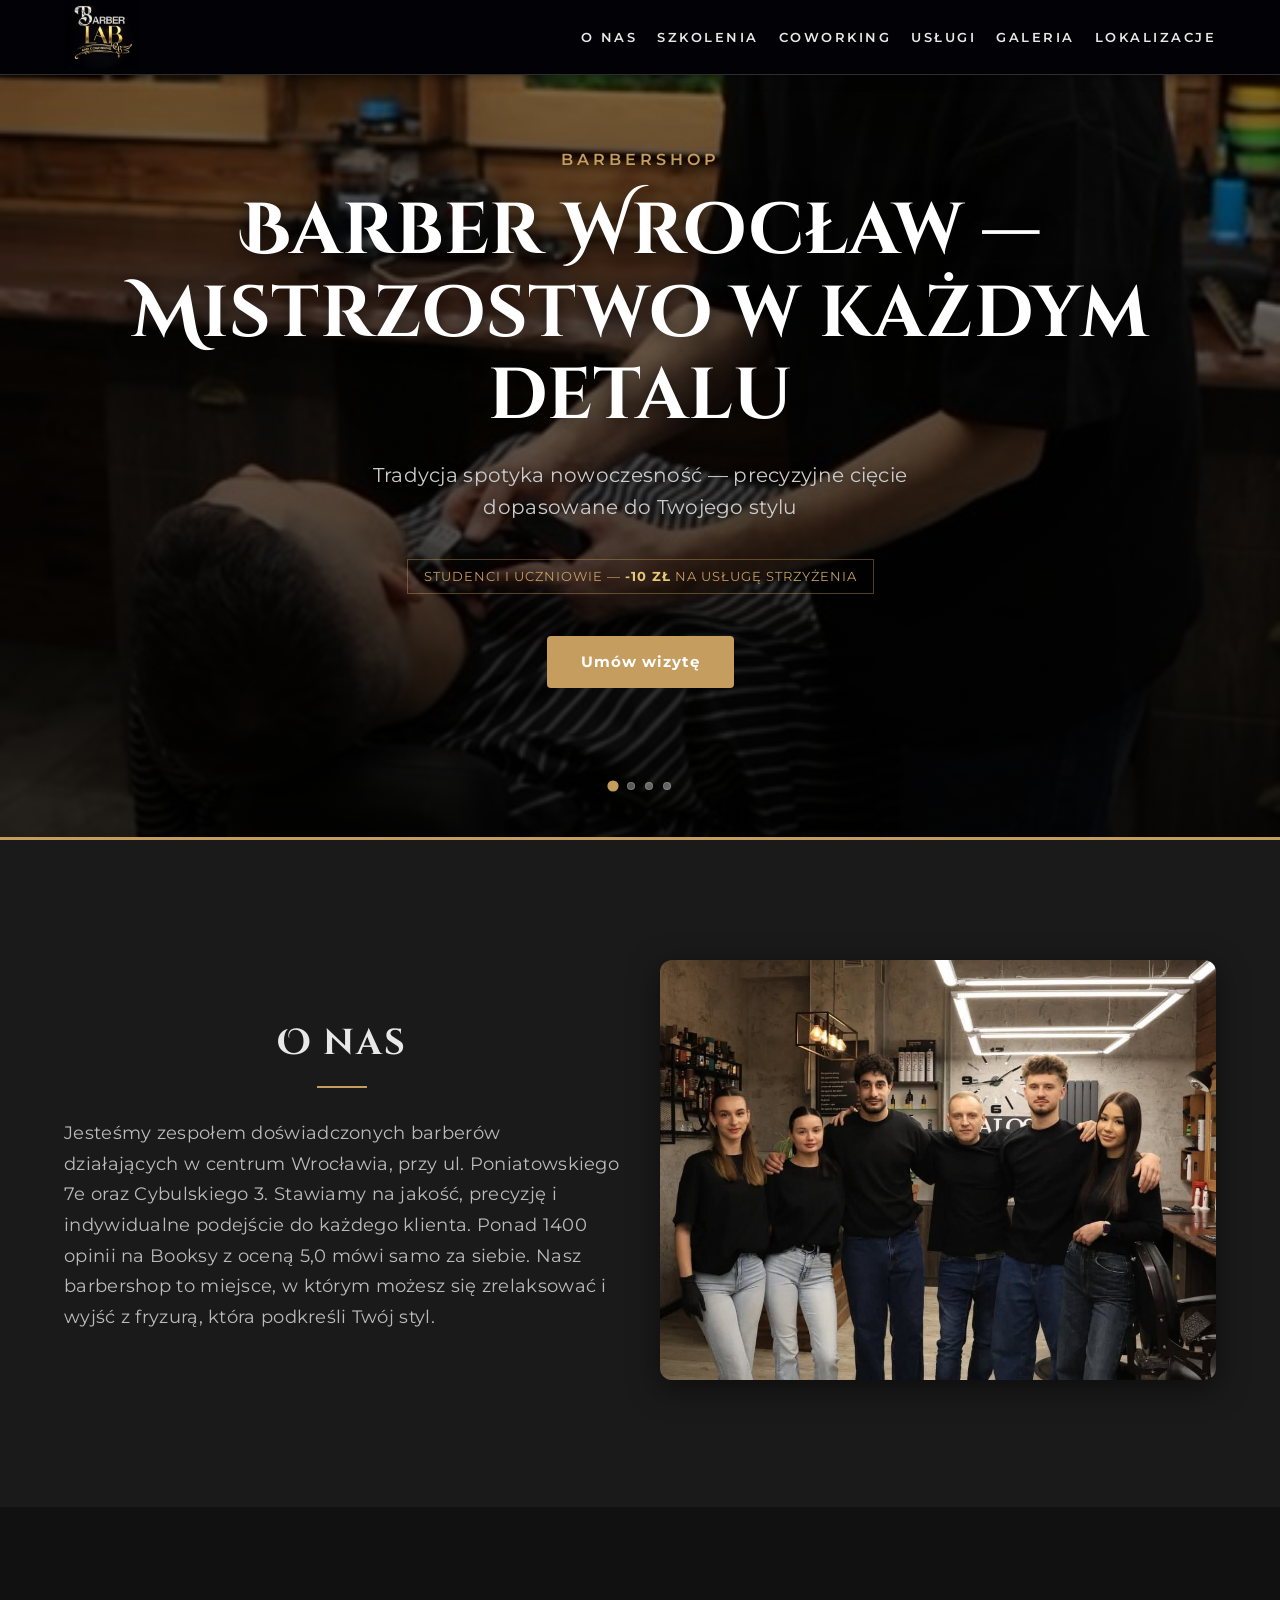
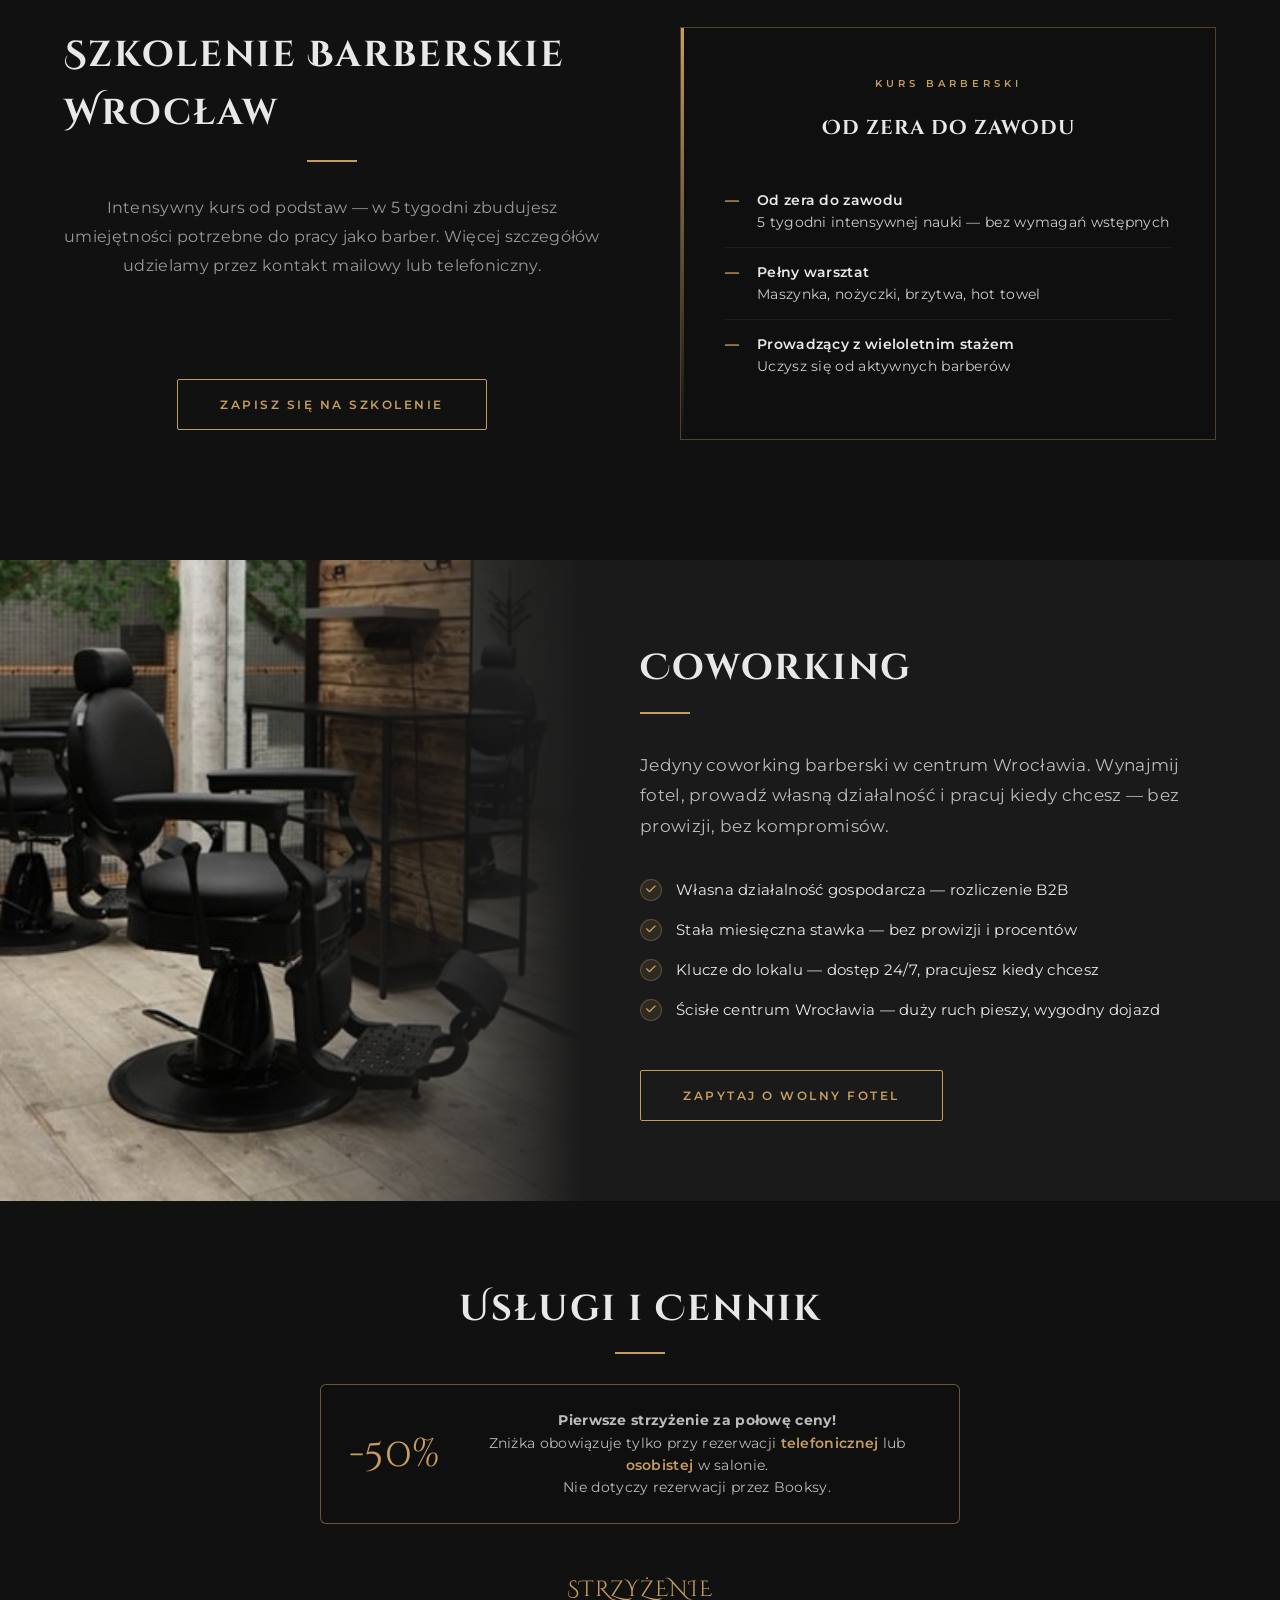
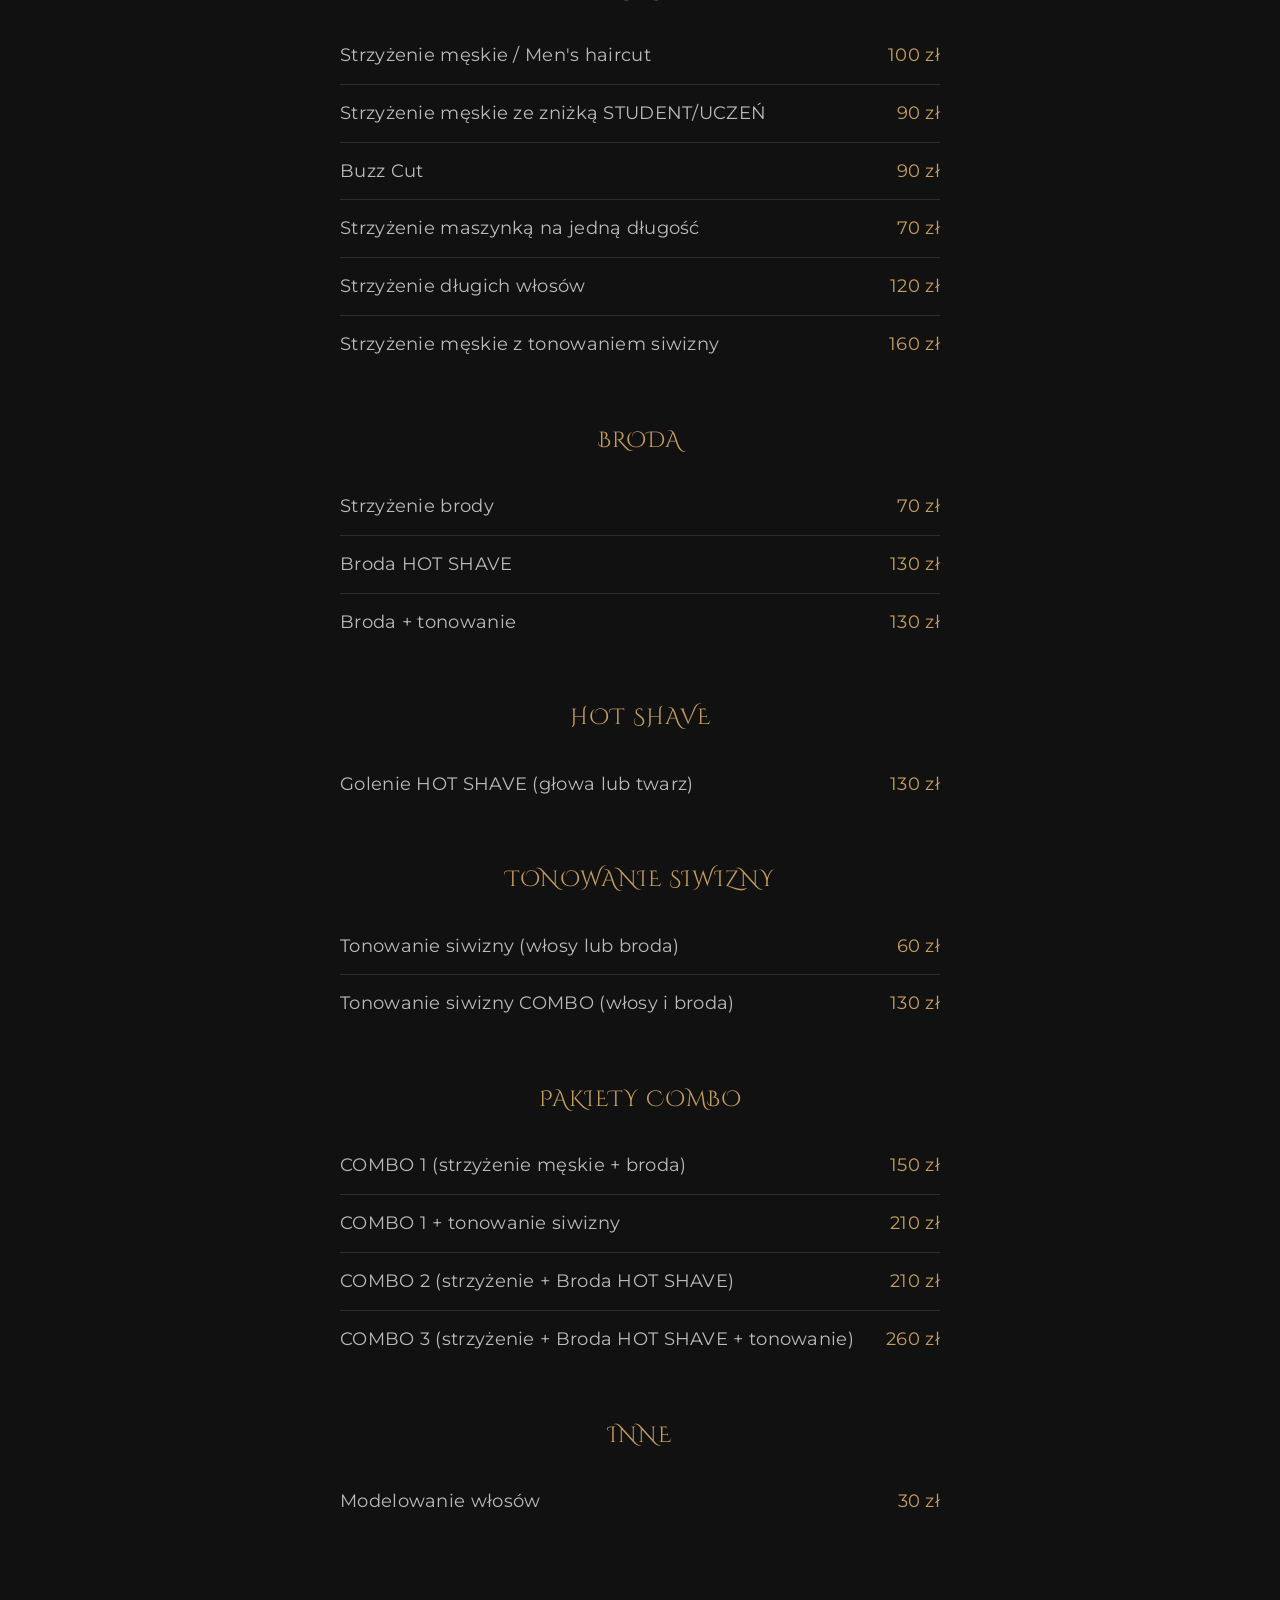
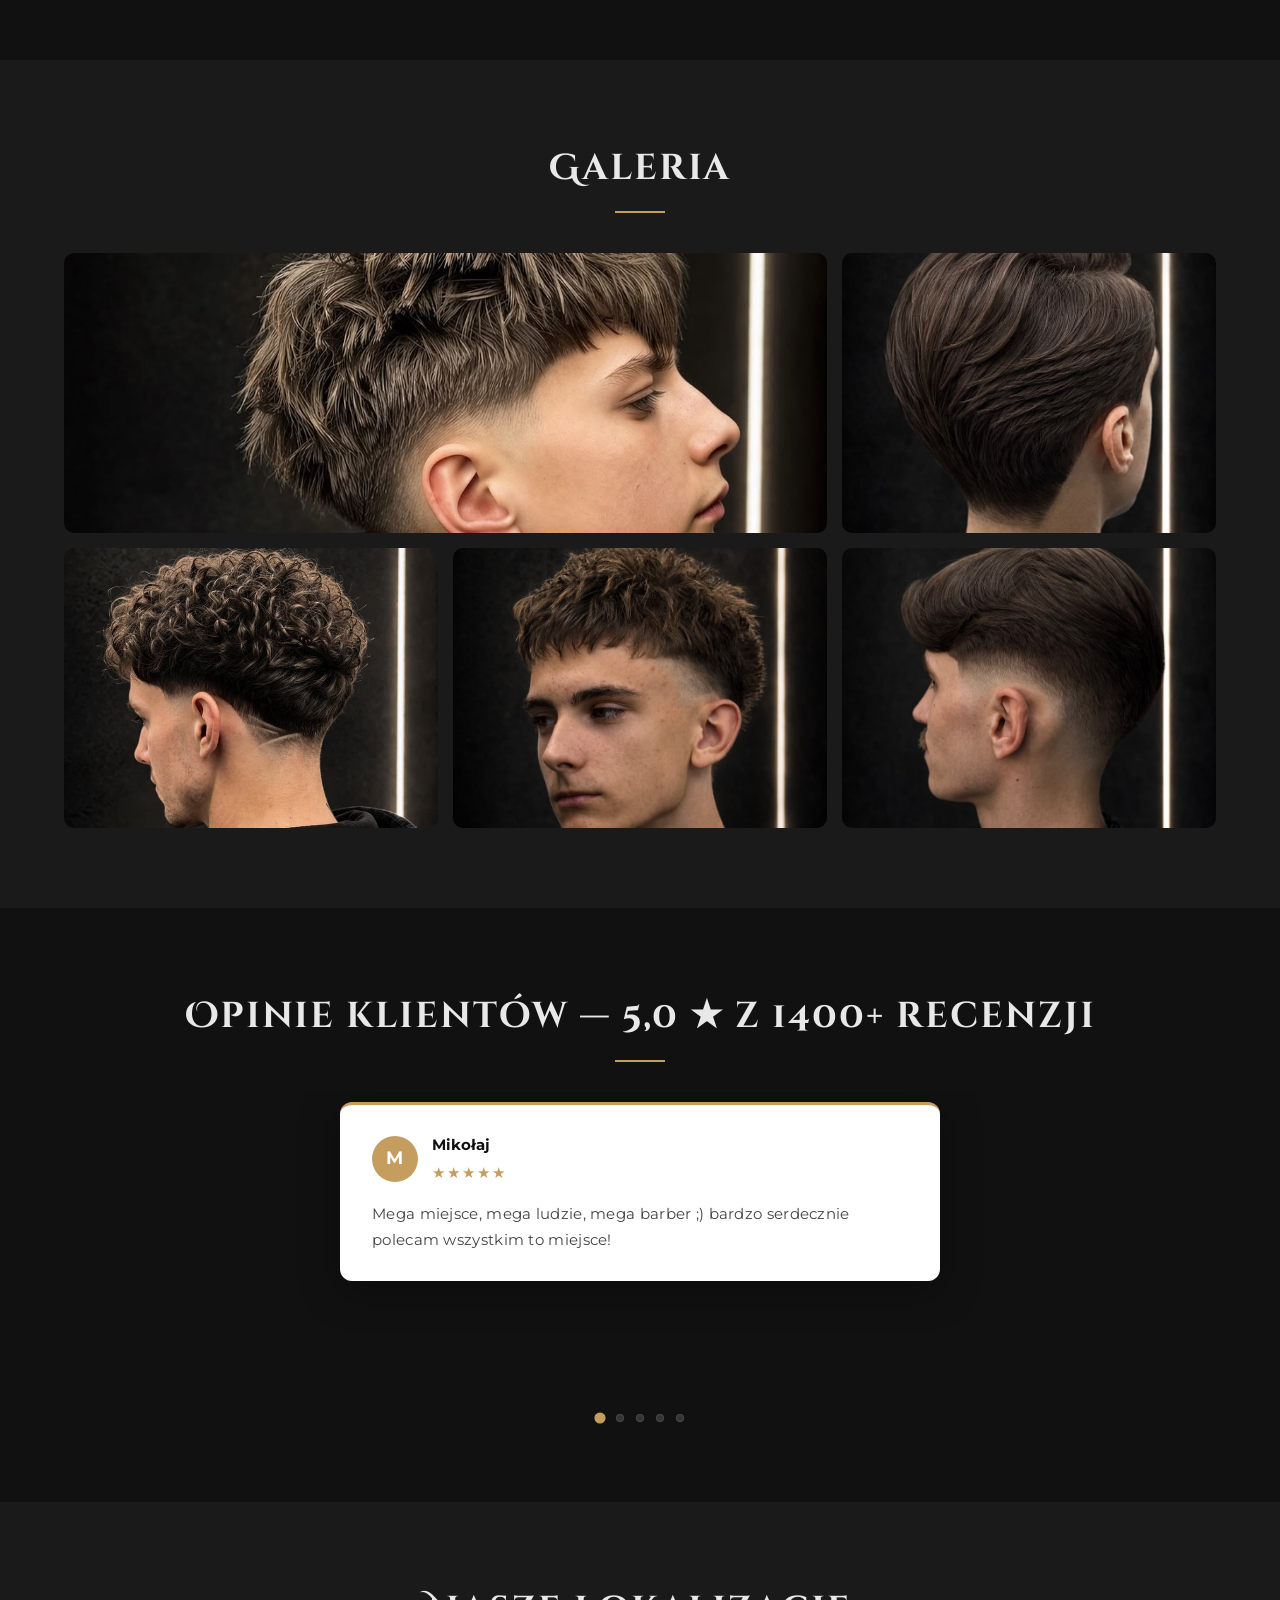
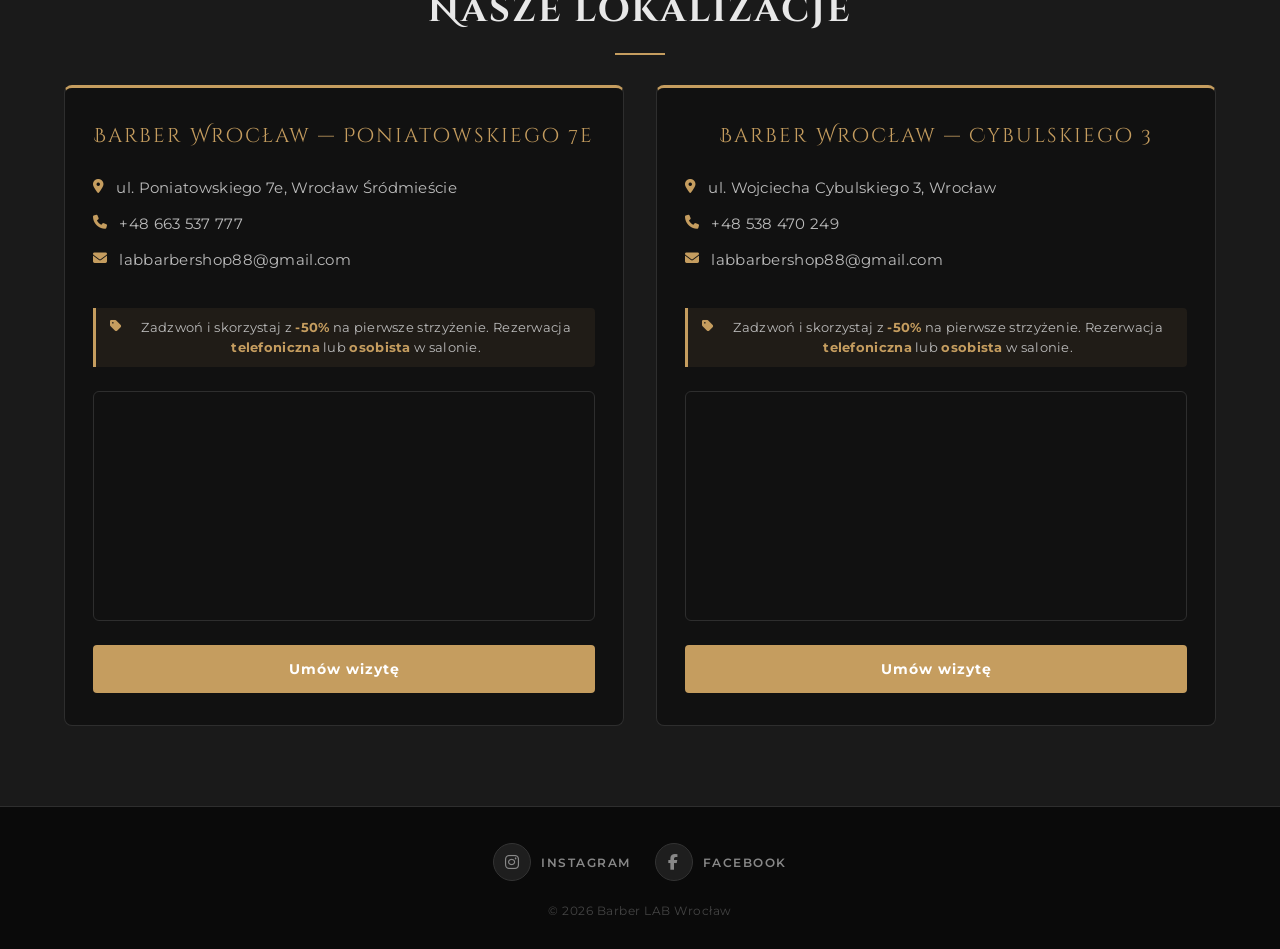
==== commit fedde1fe: "changed aggregateRating" ====
--- a/index.html
+++ b/index.html
@@ -35,7 +35,7 @@
         "@context": "https://schema.org",
         "@graph": [
             {
-                "@type": "BarberShop",
+                "@type": ["BarberShop", "LocalBusiness"],
                 "name": "Barber LAB Wrocław — Poniatowskiego",
                 "description": "Profesjonalny barbershop w centrum Wrocławia. Strzyżenie męskie, modelowanie brody, golenie brzytwą, hot shave, szkolenia barberskie.",
                 "url": "https://barbershoplab.pl/",
@@ -160,7 +160,7 @@
                 }
             },
             {
-                "@type": "BarberShop",
+                "@type": ["BarberShop", "LocalBusiness"],
                 "name": "Barber LAB Wrocław — Cybulskiego",
                 "description": "Profesjonalny barbershop we Wrocławiu. Strzyżenie męskie, modelowanie brody, golenie brzytwą, hot shave.",
                 "url": "https://barbershoplab.pl/",
@@ -292,7 +292,7 @@
             <div class="about-text">
                 <h2>O nas</h2>
                 <p>
-                    Jesteśmy zespołem doświadczonych barberów działających w samym centrum Wrocławia — przy ul. Poniatowskiego 7e oraz Cybulskiego 3.
+                    Jesteśmy zespołem doświadczonych barberów działających w centrum Wrocławia, przy ul. Poniatowskiego 7e oraz Cybulskiego 3.
                     Stawiamy na jakość, precyzję i indywidualne podejście do każdego klienta.
                     Ponad 1400 opinii na Booksy z oceną 5,0 mówi samo za siebie.
                     Nasz barbershop to miejsce, w którym możesz się zrelaksować i wyjść z fryzurą,
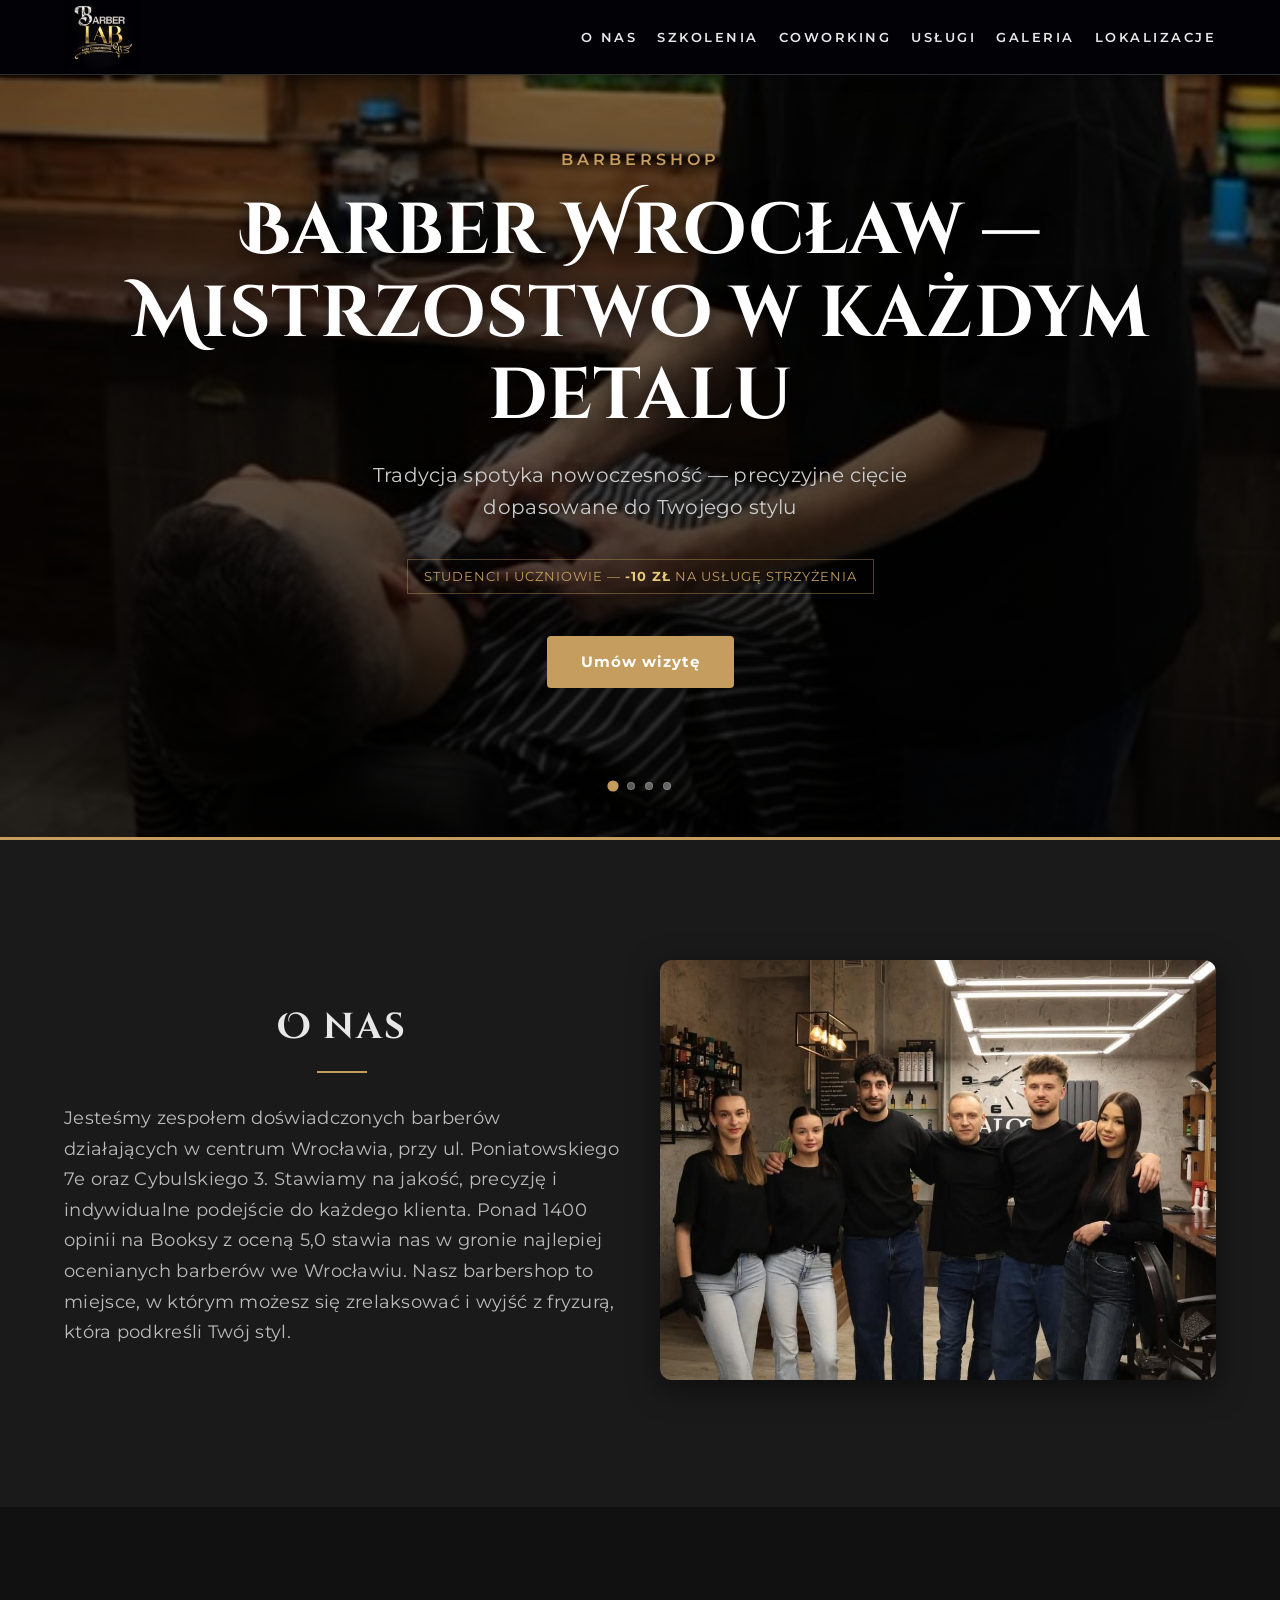
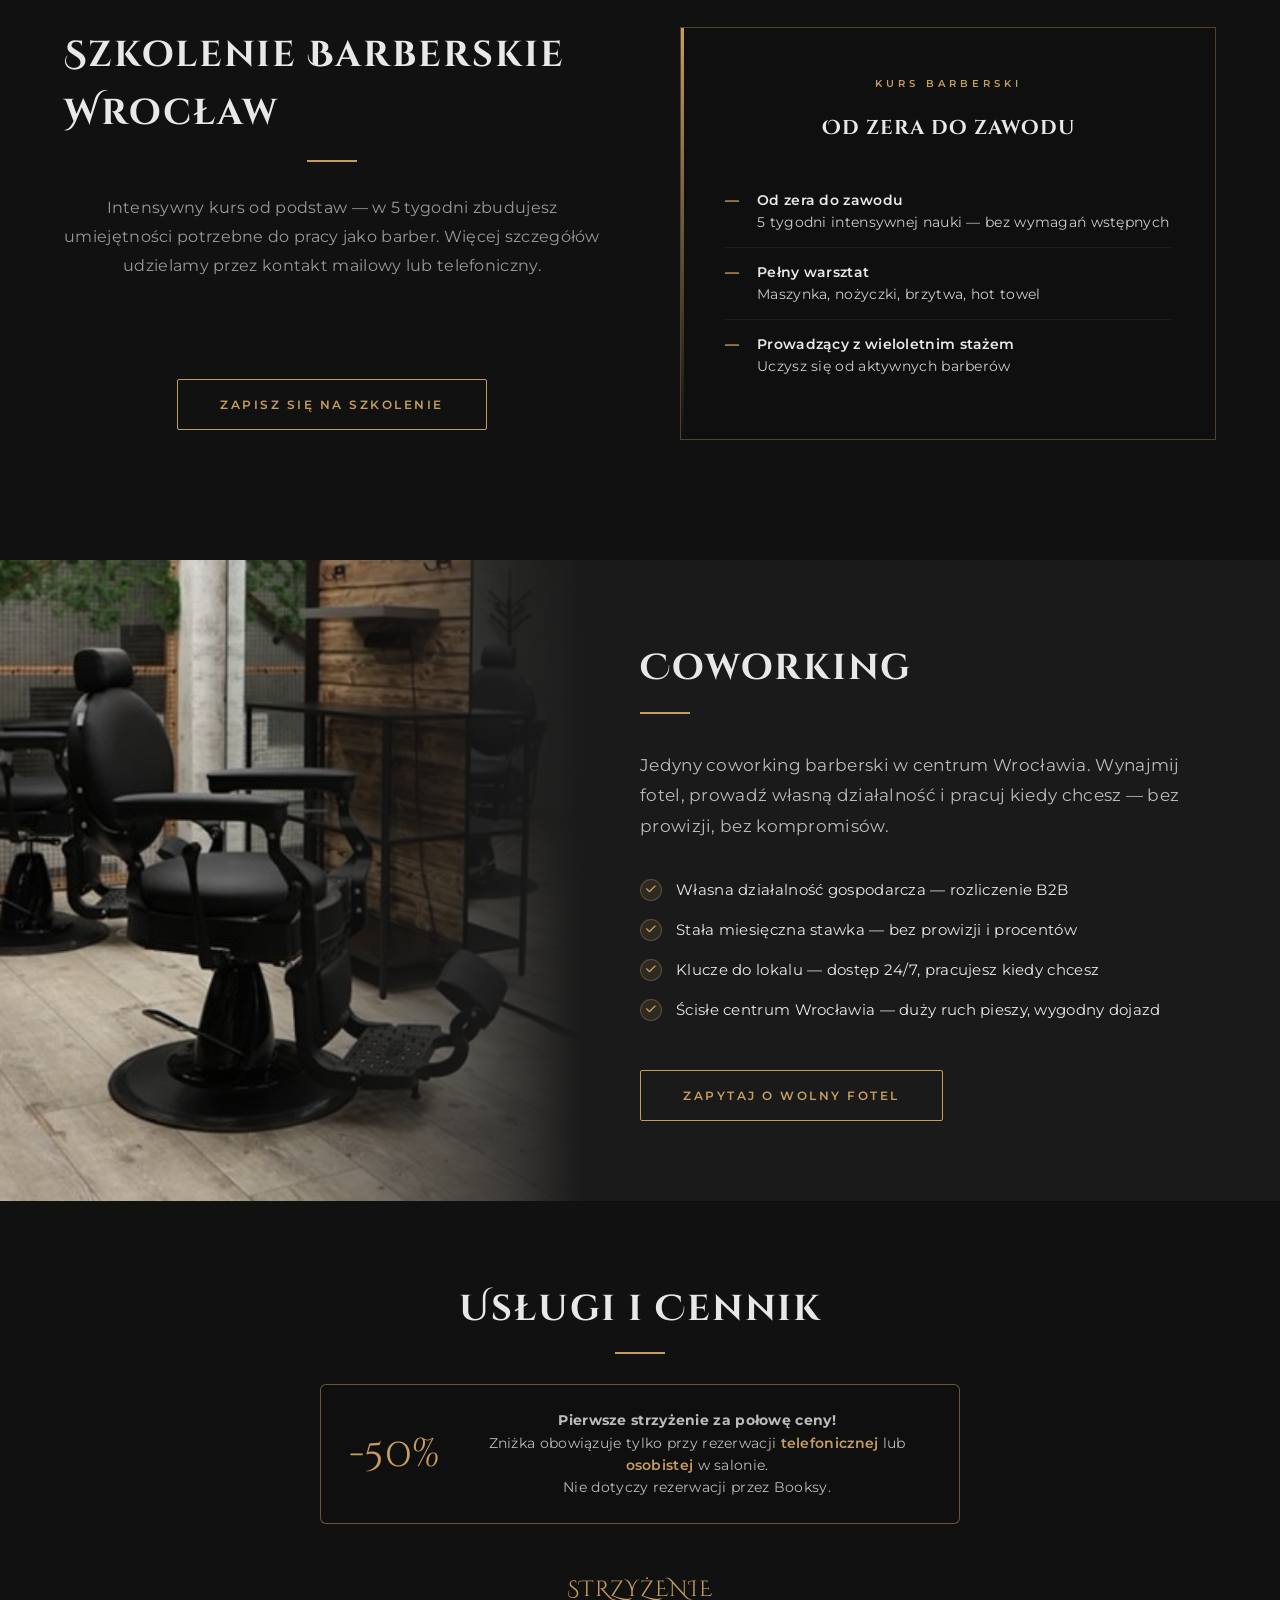
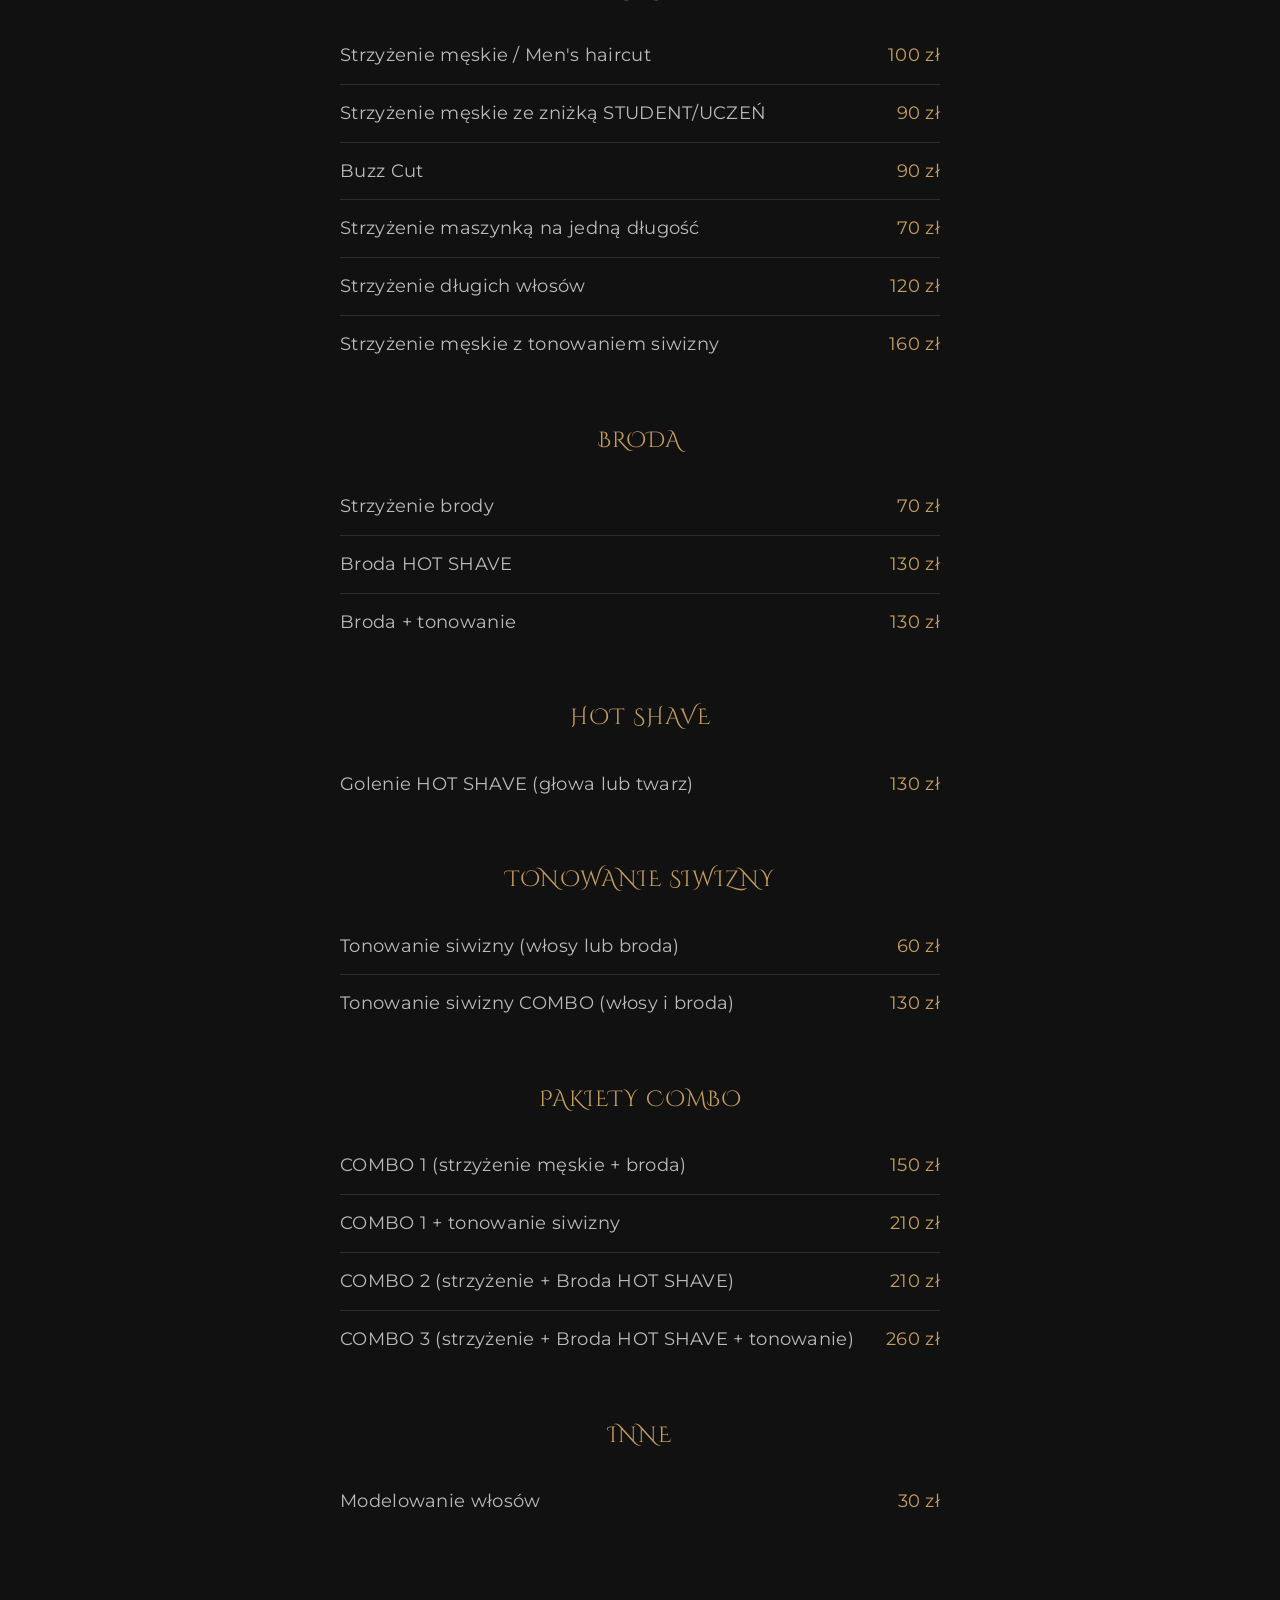
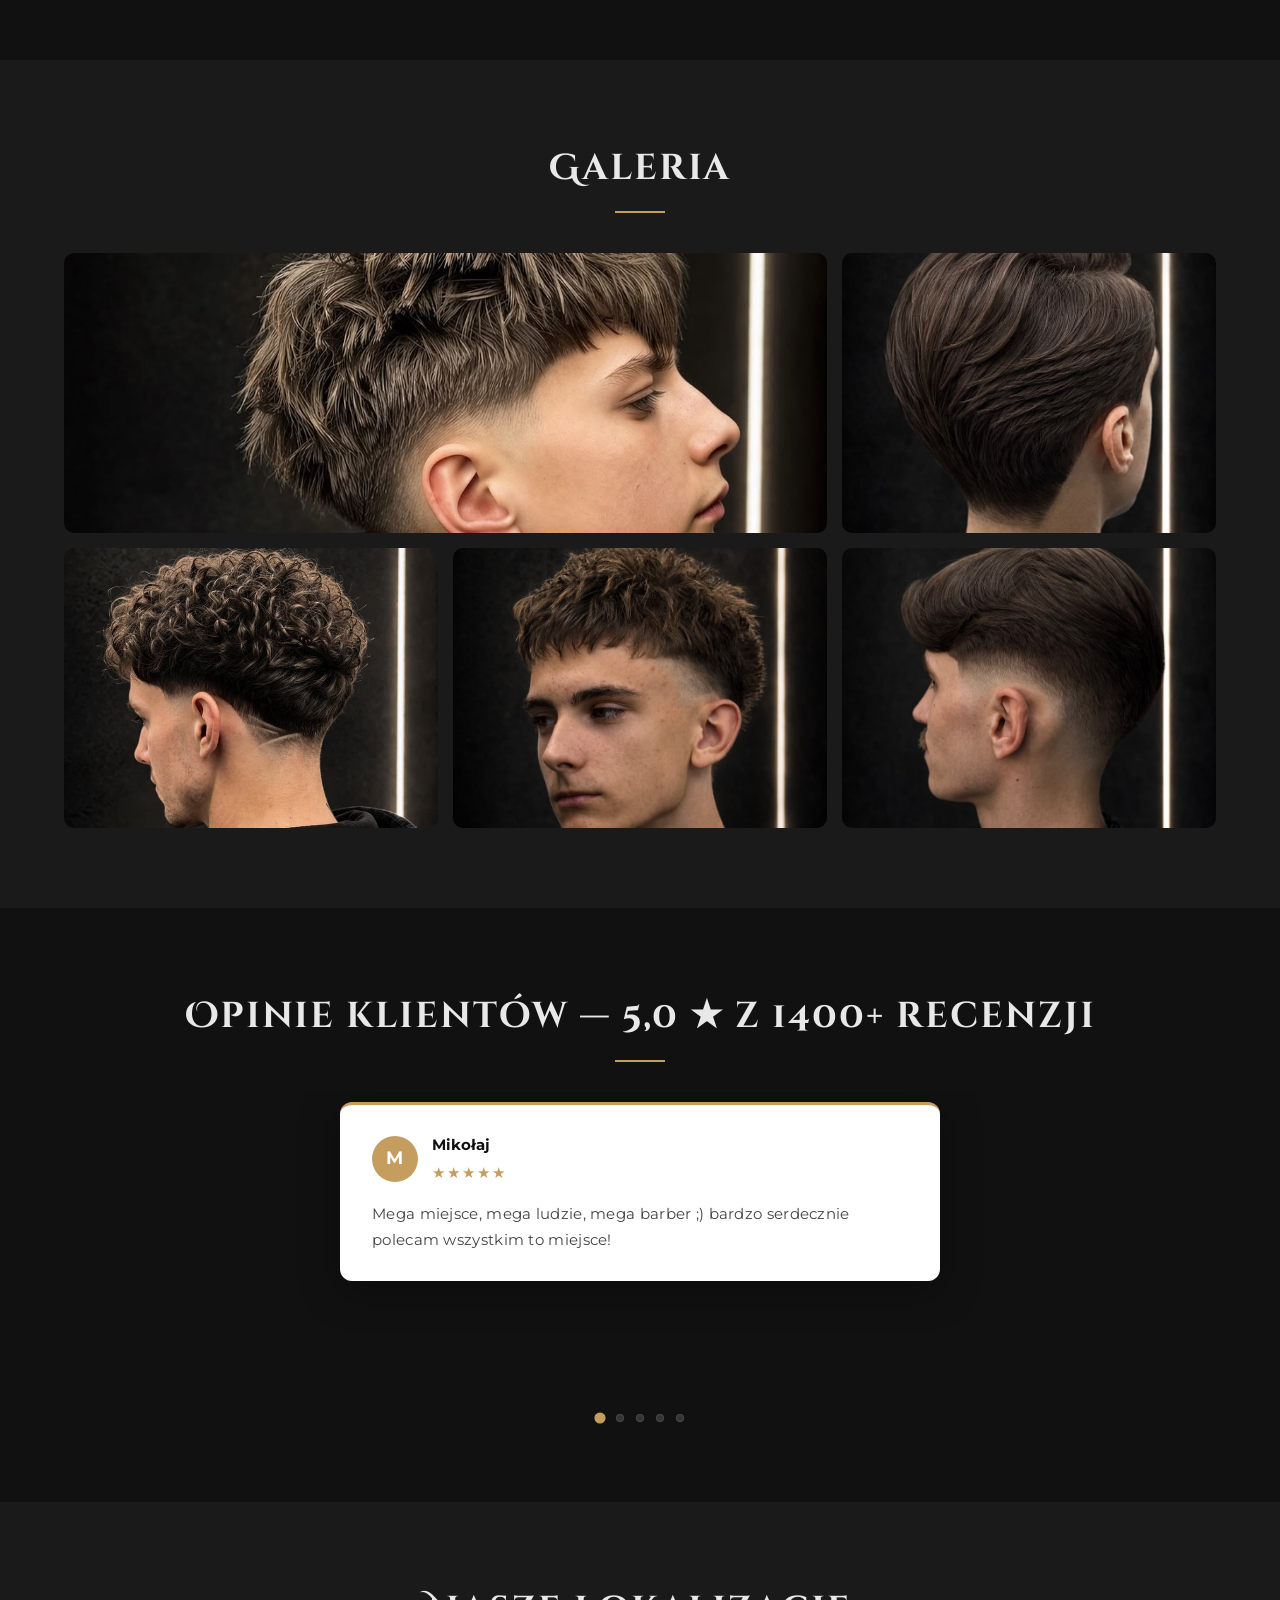
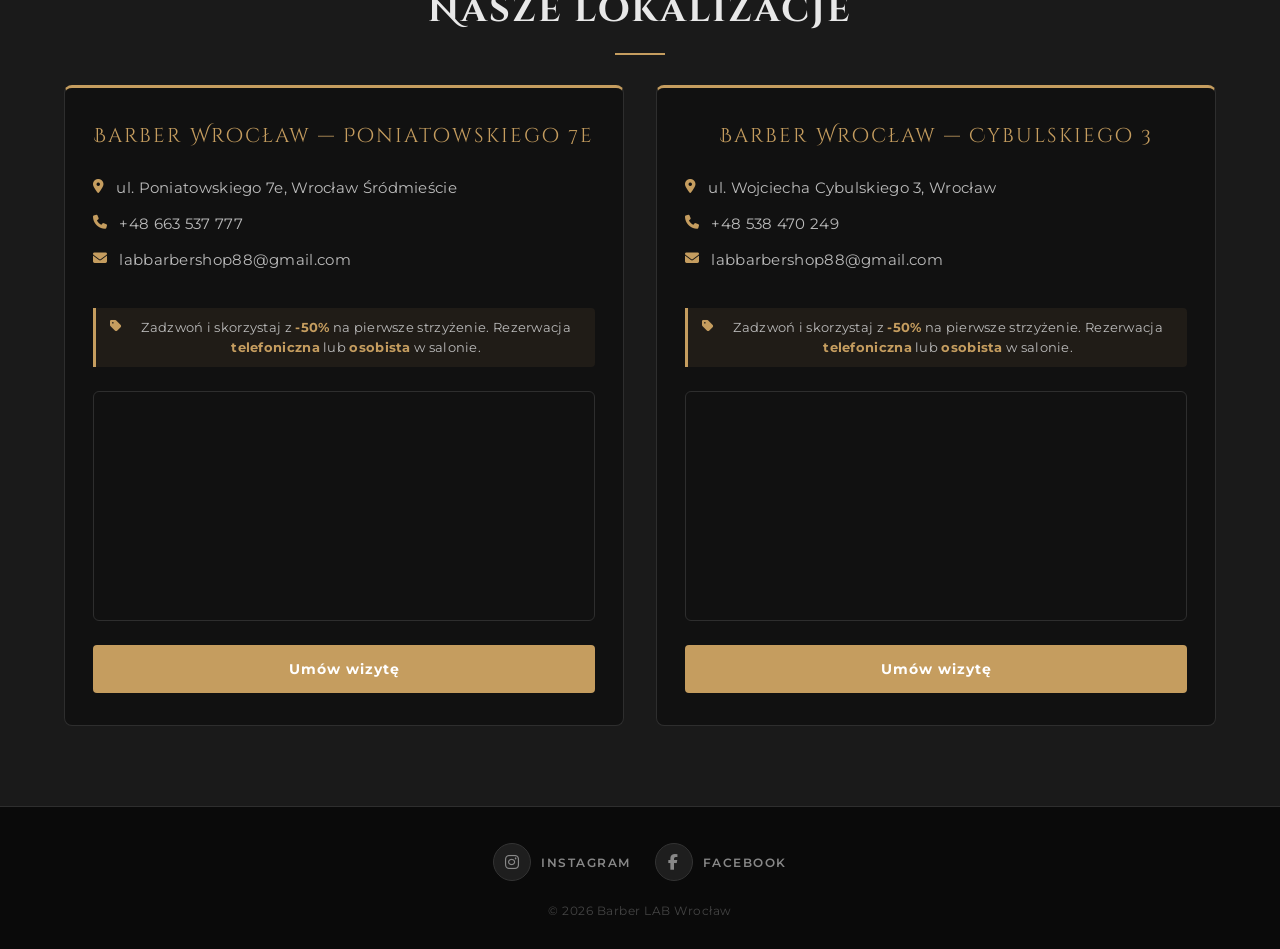
==== commit e924ced8: "changed #about" ====
--- a/index.html
+++ b/index.html
@@ -37,6 +37,7 @@
             {
                 "@type": ["BarberShop", "LocalBusiness"],
                 "name": "Barber LAB Wrocław — Poniatowskiego",
+                "image": "https://barbershoplab.pl/img/barber_lab_logo.jpg",
                 "description": "Profesjonalny barbershop w centrum Wrocławia. Strzyżenie męskie, modelowanie brody, golenie brzytwą, hot shave, szkolenia barberskie.",
                 "url": "https://barbershoplab.pl/",
                 "telephone": "+48663537777",
@@ -162,6 +163,7 @@
             {
                 "@type": ["BarberShop", "LocalBusiness"],
                 "name": "Barber LAB Wrocław — Cybulskiego",
+                "image": "https://barbershoplab.pl/img/barber_lab_logo.jpg",
                 "description": "Profesjonalny barbershop we Wrocławiu. Strzyżenie męskie, modelowanie brody, golenie brzytwą, hot shave.",
                 "url": "https://barbershoplab.pl/",
                 "telephone": "+48538470249",
@@ -294,7 +296,7 @@
                 <p>
                     Jesteśmy zespołem doświadczonych barberów działających w centrum Wrocławia, przy ul. Poniatowskiego 7e oraz Cybulskiego 3.
                     Stawiamy na jakość, precyzję i indywidualne podejście do każdego klienta.
-                    Ponad 1400 opinii na Booksy z oceną 5,0 mówi samo za siebie.
+                    Ponad 1400 opinii na Booksy z oceną 5,0 stawia nas w gronie najlepiej ocenianych barberów we Wrocławiu.
                     Nasz barbershop to miejsce, w którym możesz się zrelaksować i wyjść z fryzurą,
                     która podkreśli Twój styl.
                 </p>
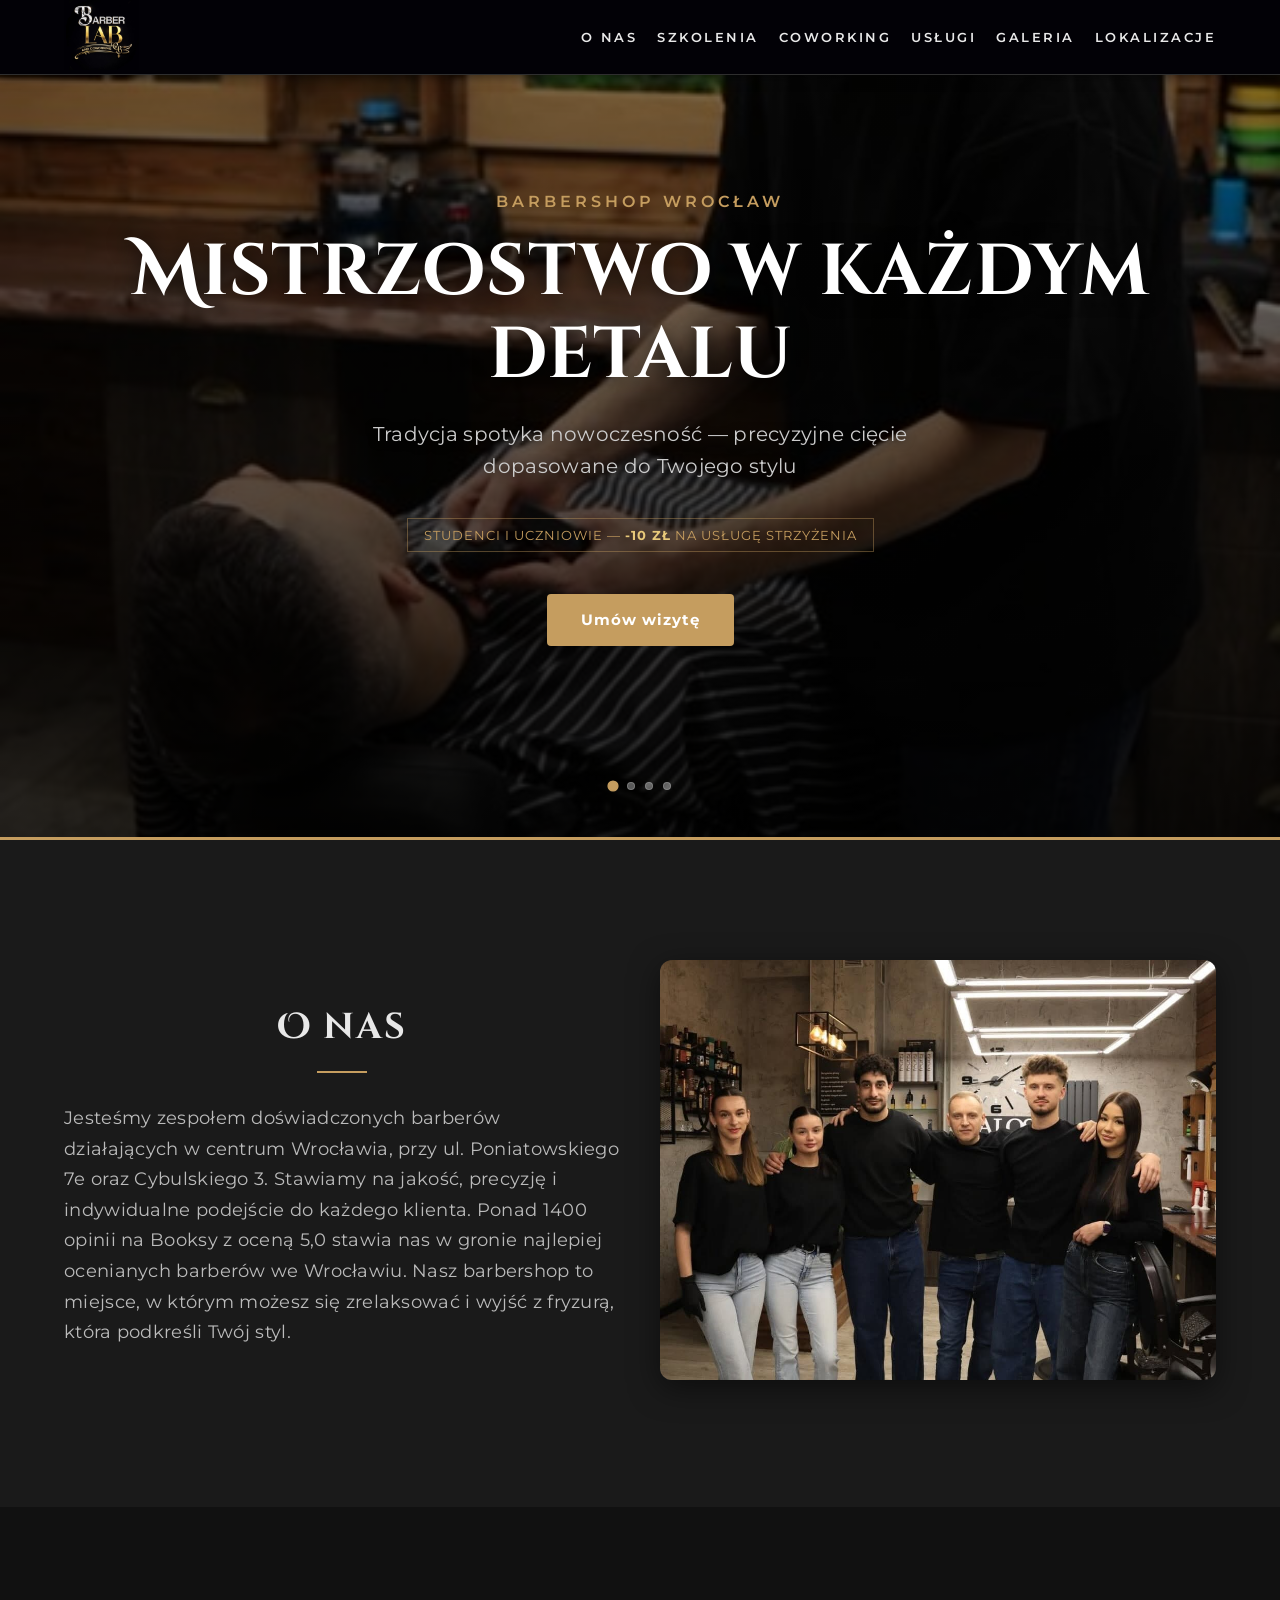
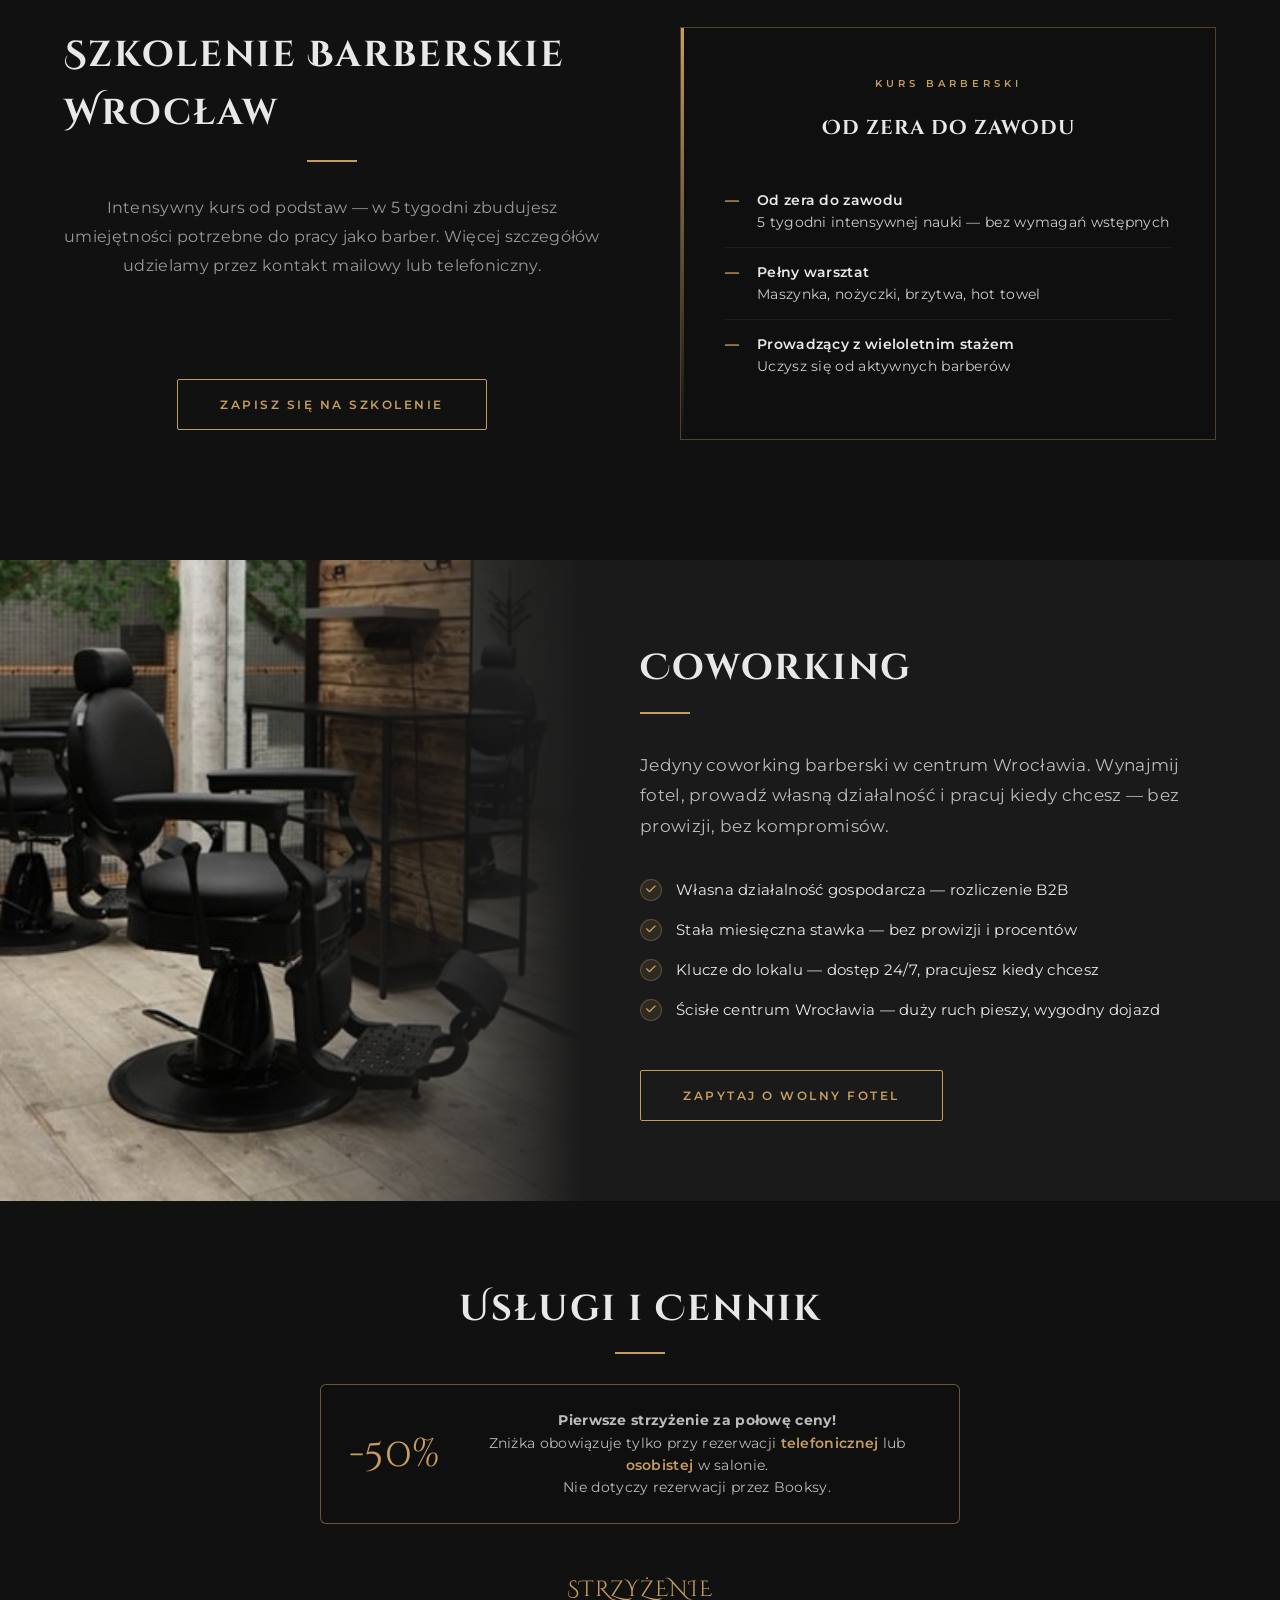
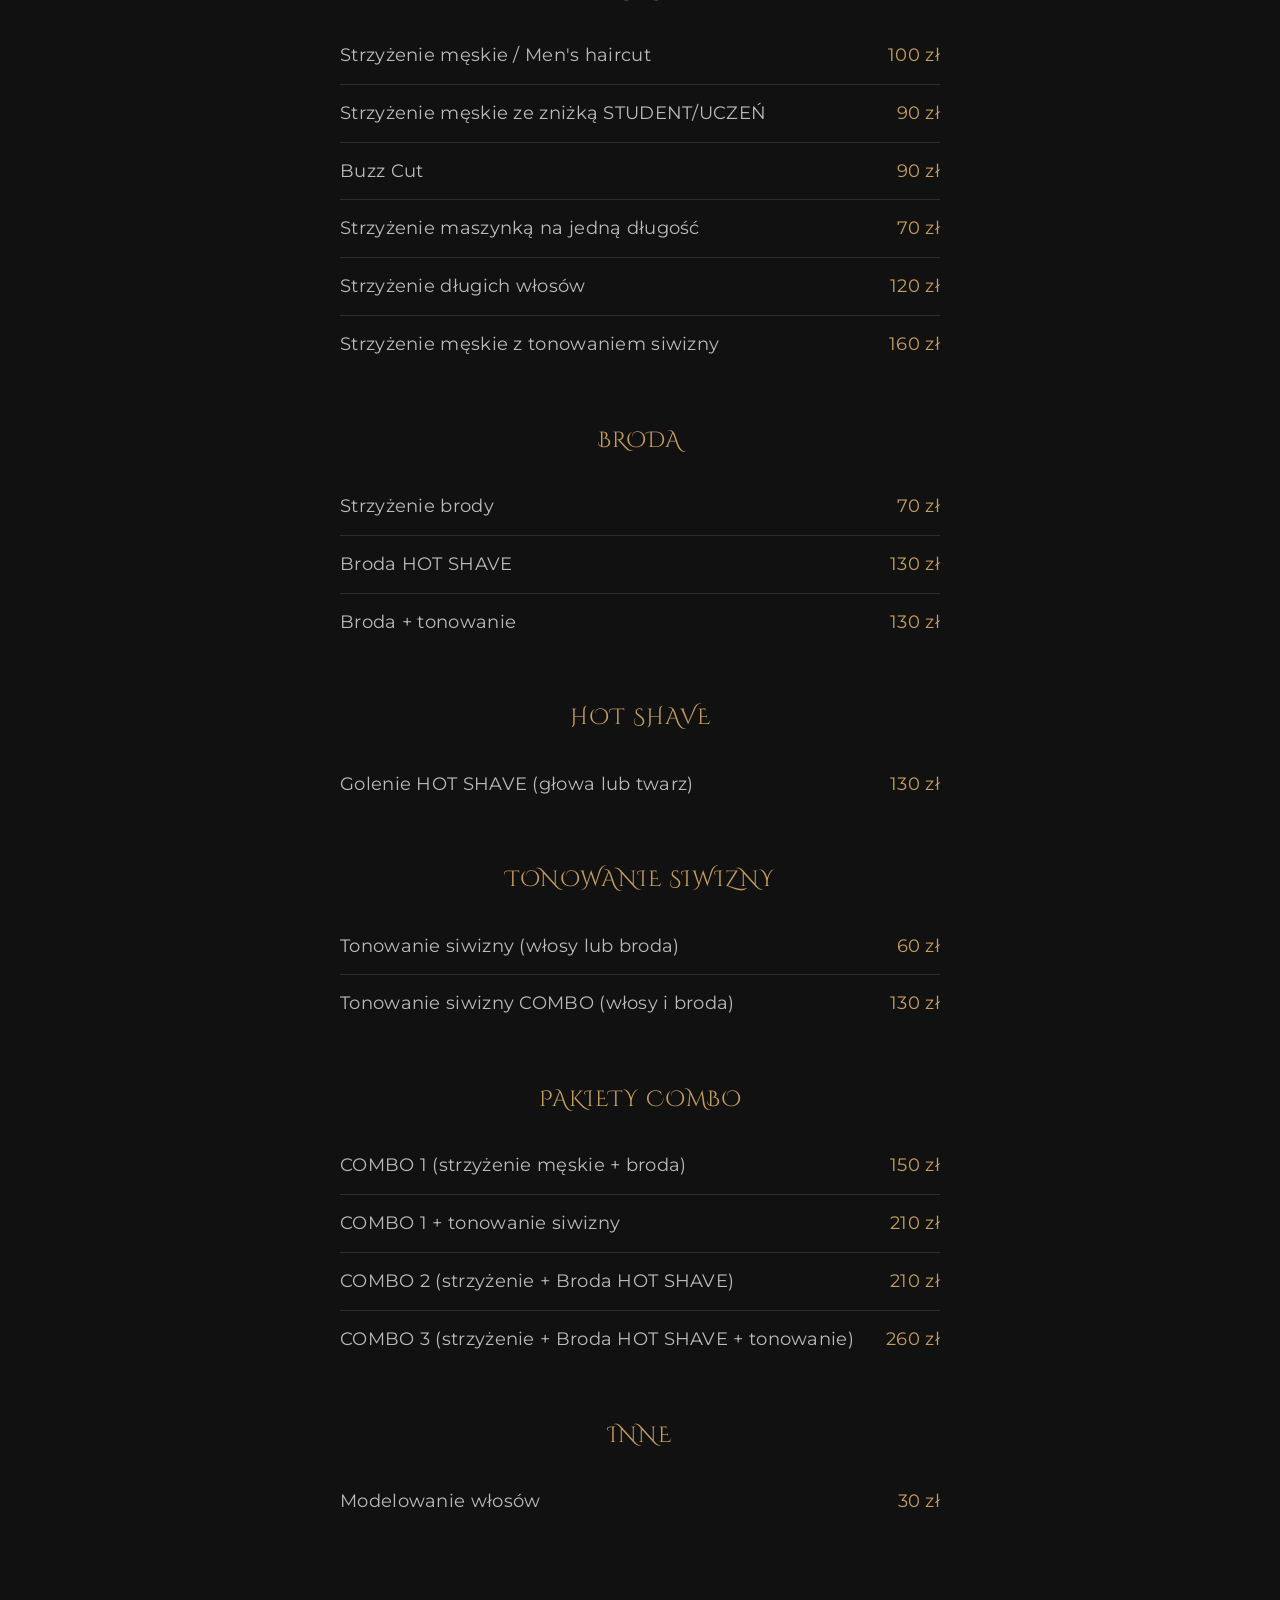
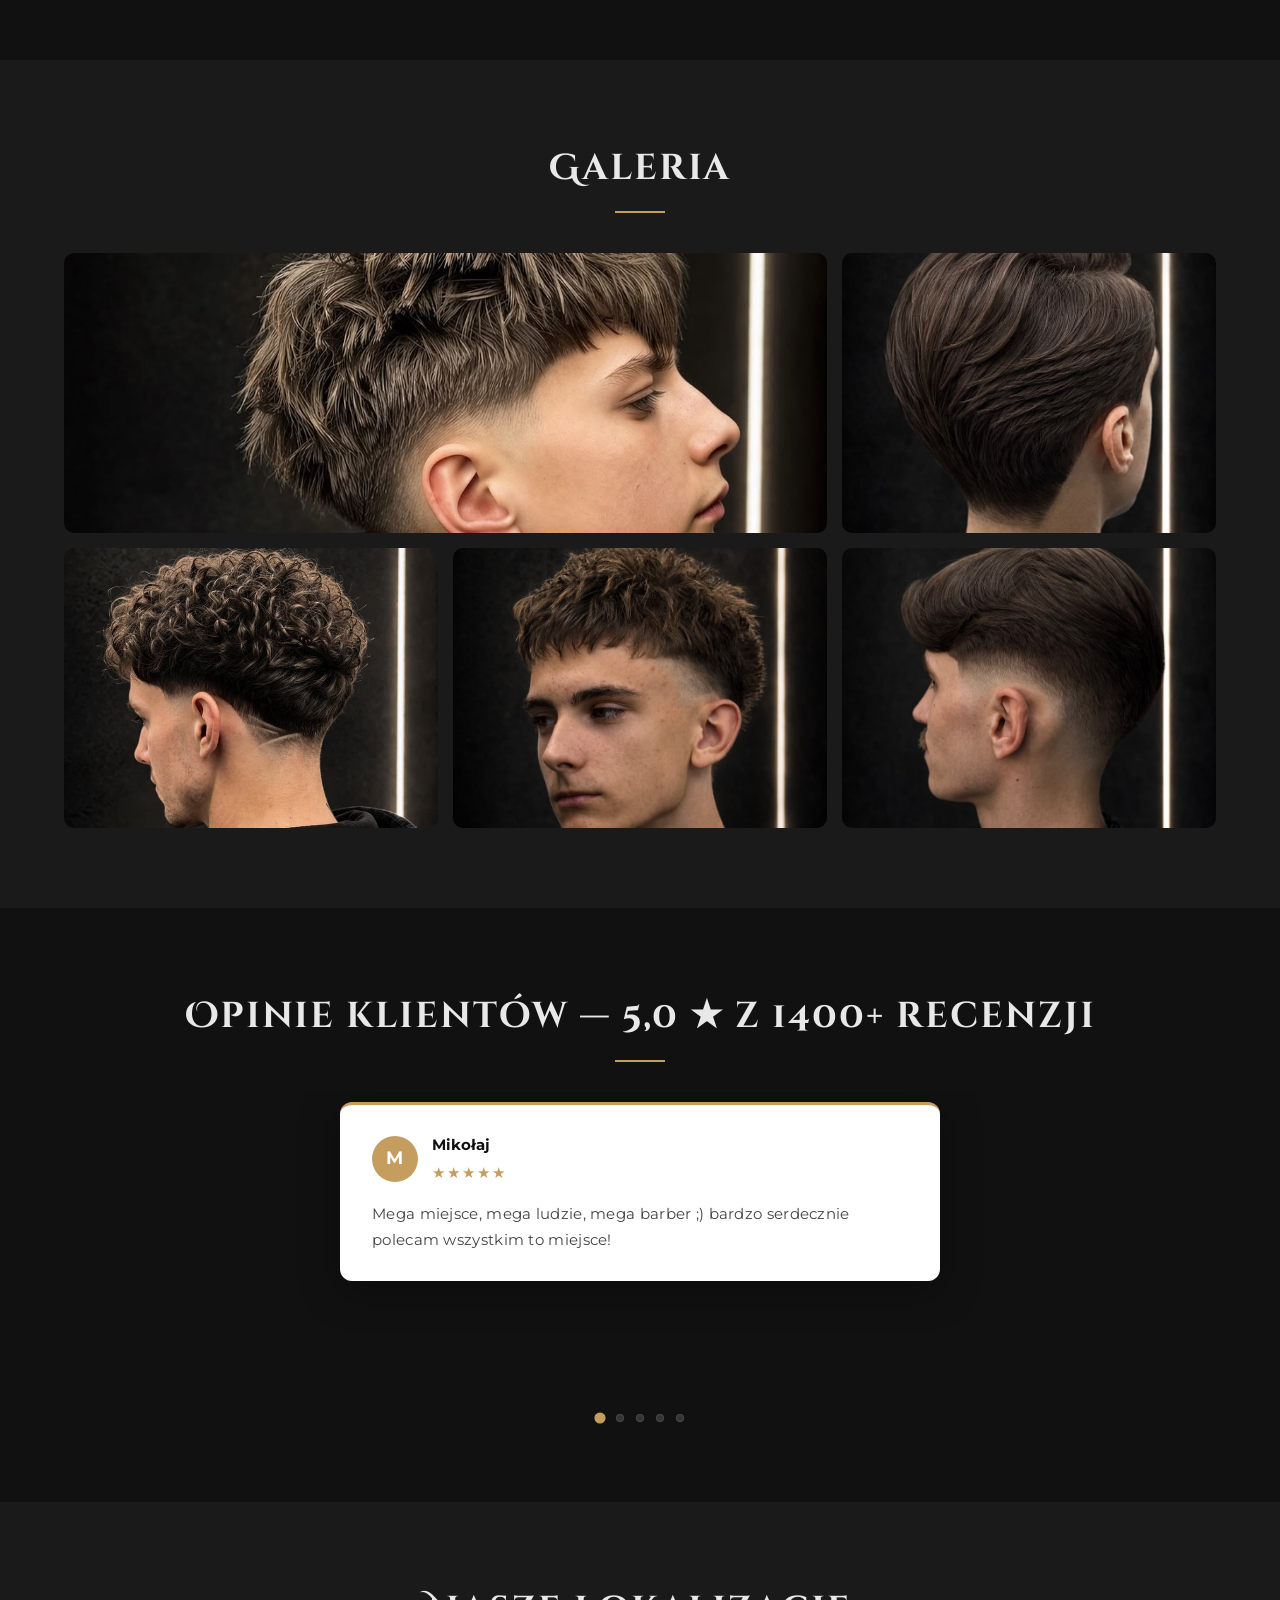
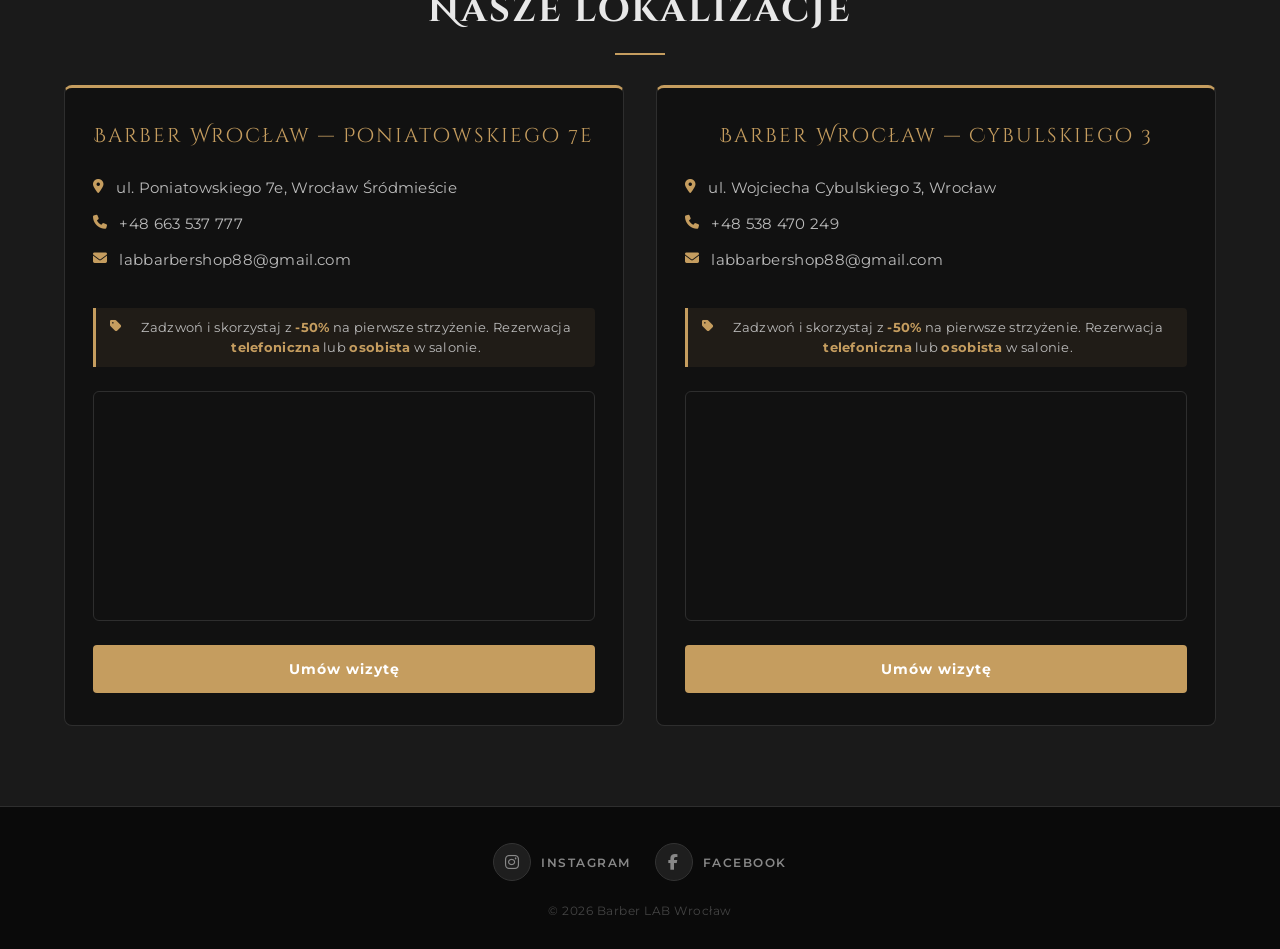
==== commit 18c0b701: "changes" ====
--- a/index.html
+++ b/index.html
@@ -251,8 +251,8 @@
         <!-- Text content -->
         <div class="hero-content">
             <div class="hero-slide-text active">
-                <p class="hero-label">Barbershop</p>
-                <h1>Barber Wrocław —<br>Mistrzostwo w każdym detalu</h1>
+                <p class="hero-label">Barbershop Wrocław</p>
+                <h1>Mistrzostwo w każdym detalu</h1>
                 <p class="hero-sub">Tradycja spotyka nowoczesność — precyzyjne cięcie dopasowane do Twojego stylu</p>
                 <p class="hero-student">Studenci i uczniowie — <strong>-10 zł</strong> na usługę strzyżenia</p>
             </div>
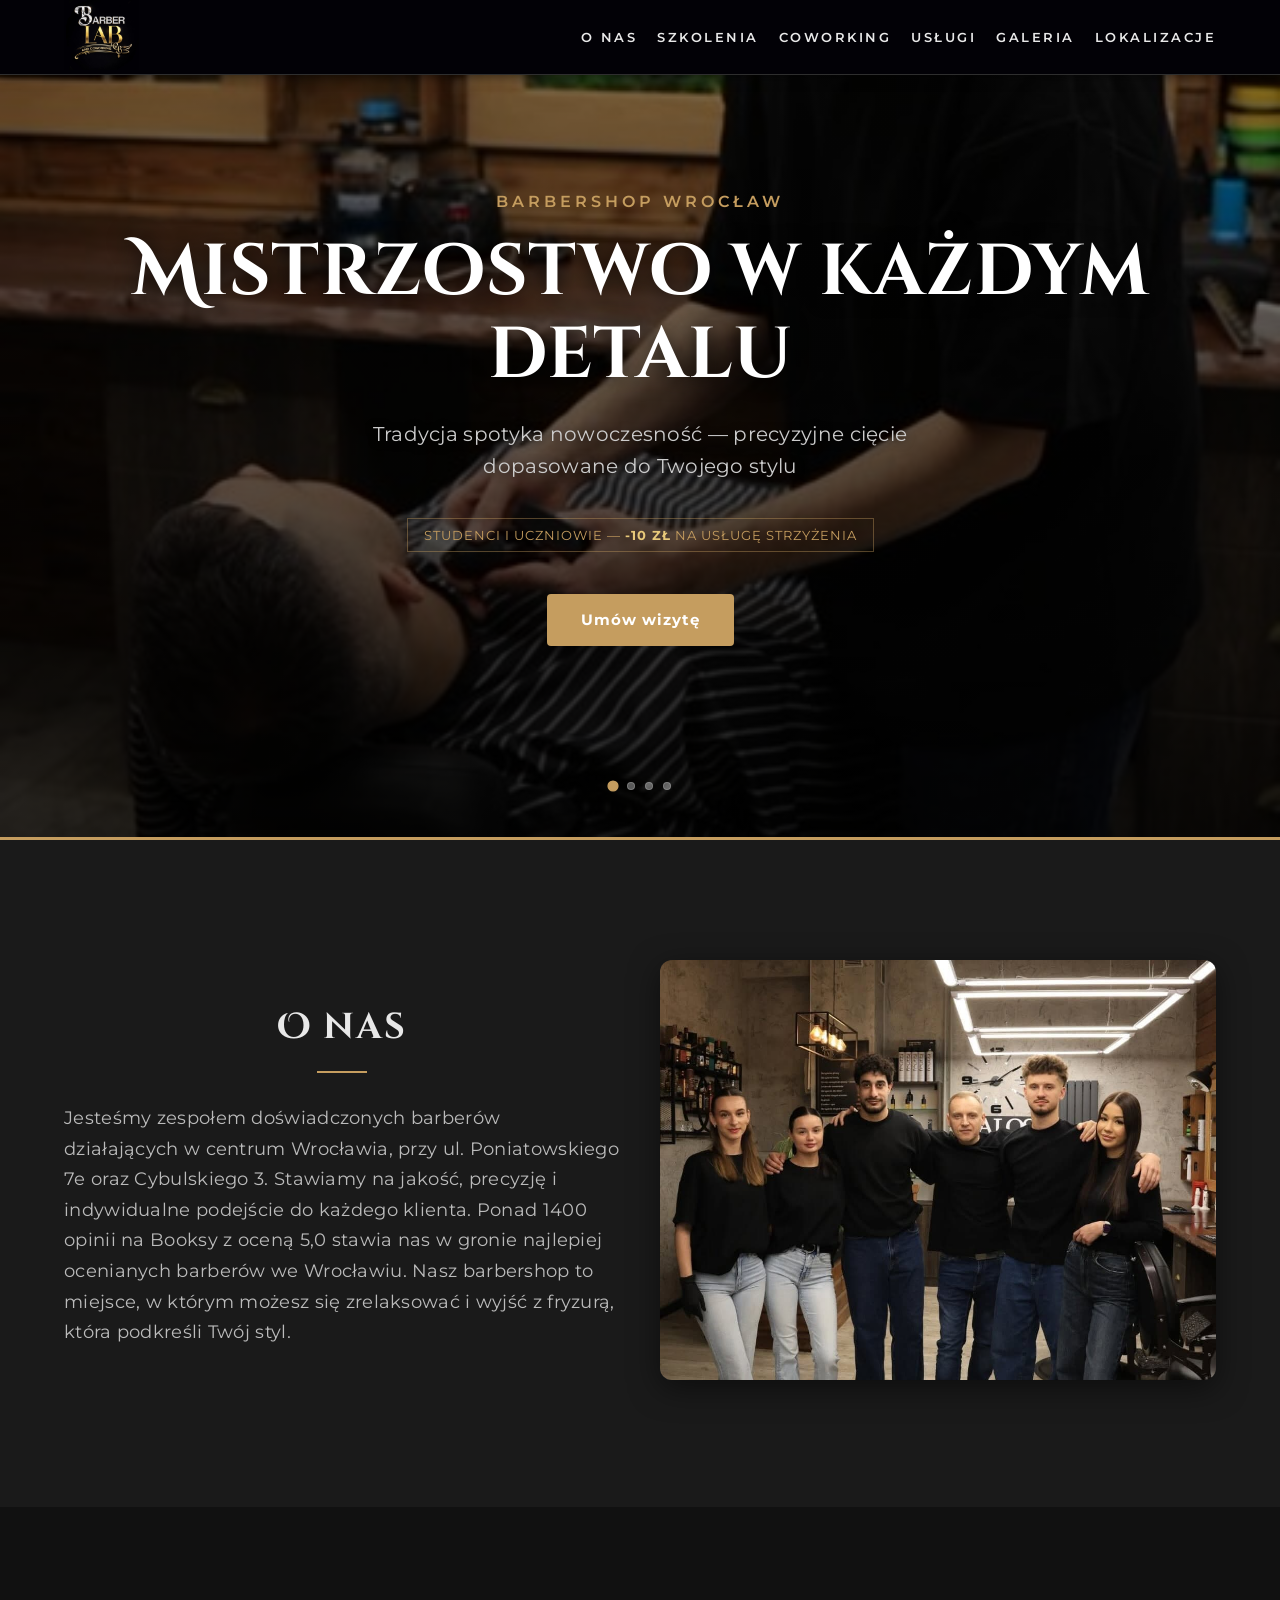
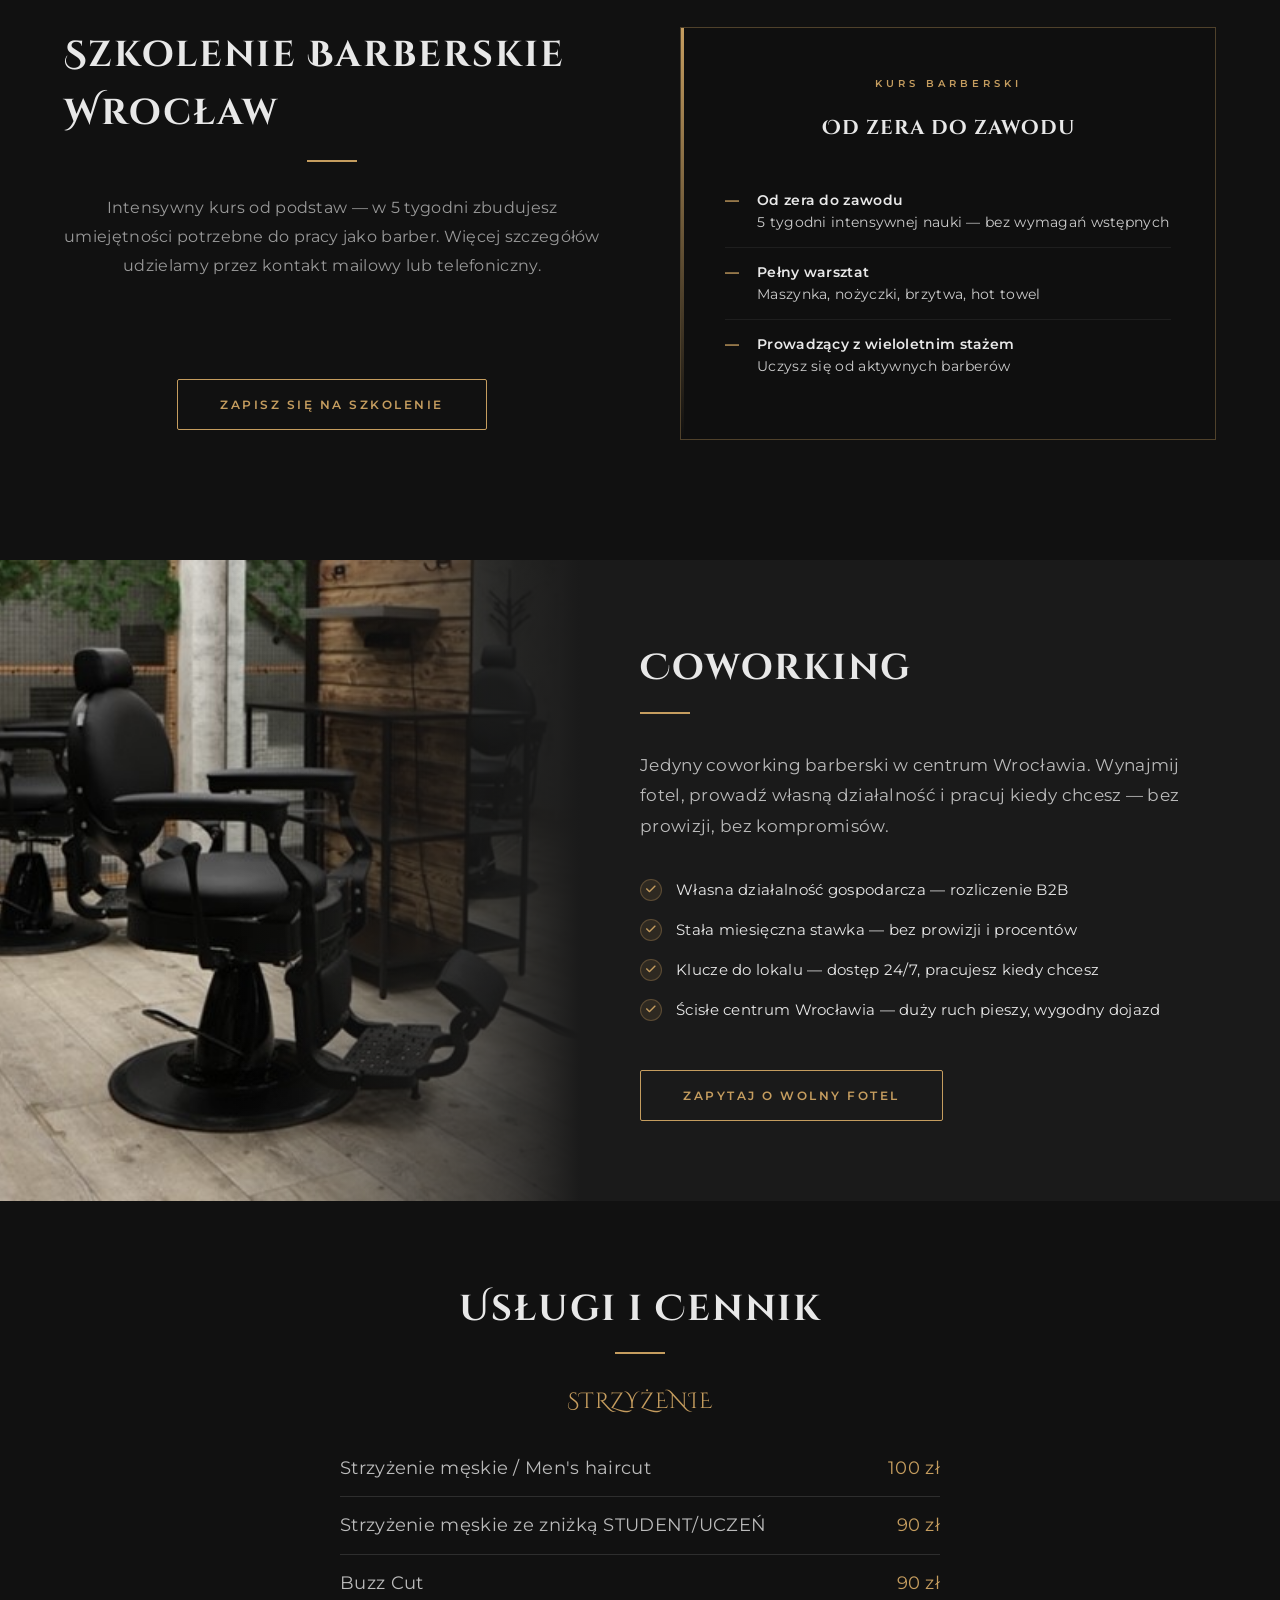
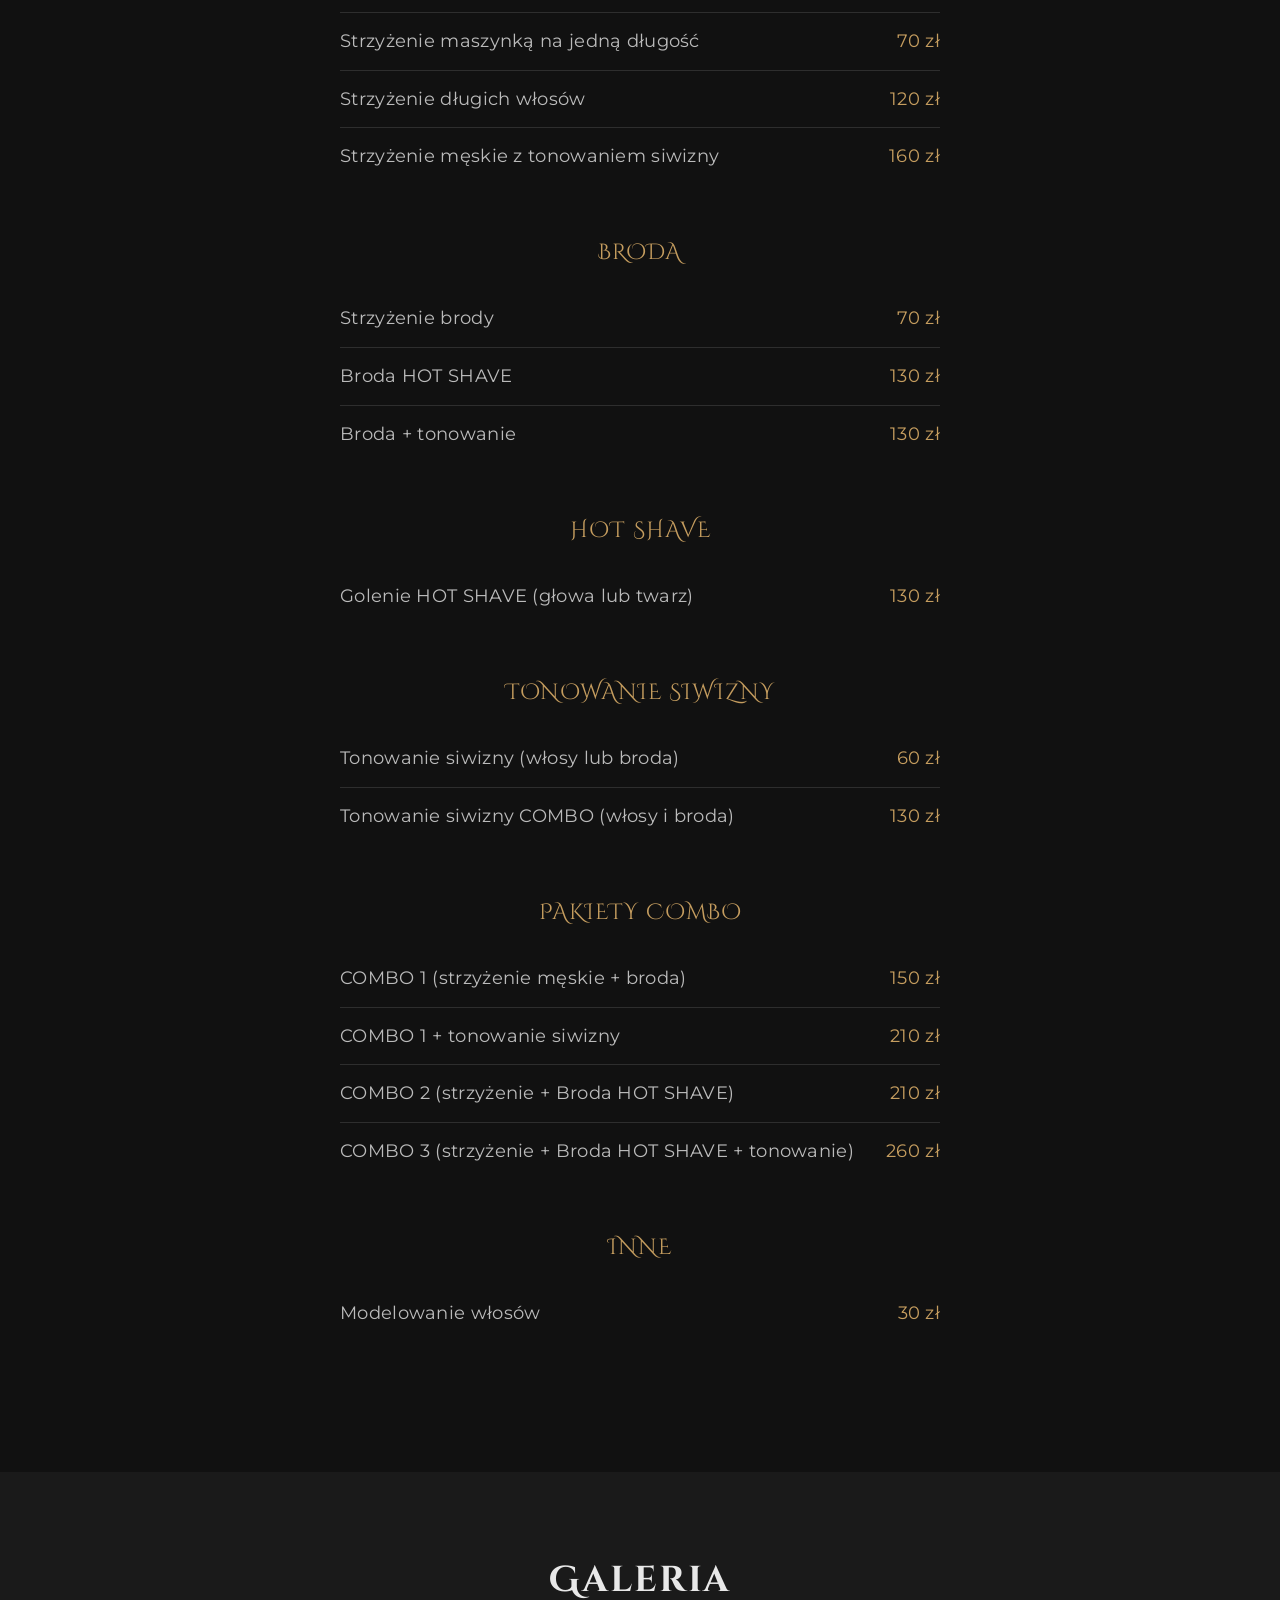
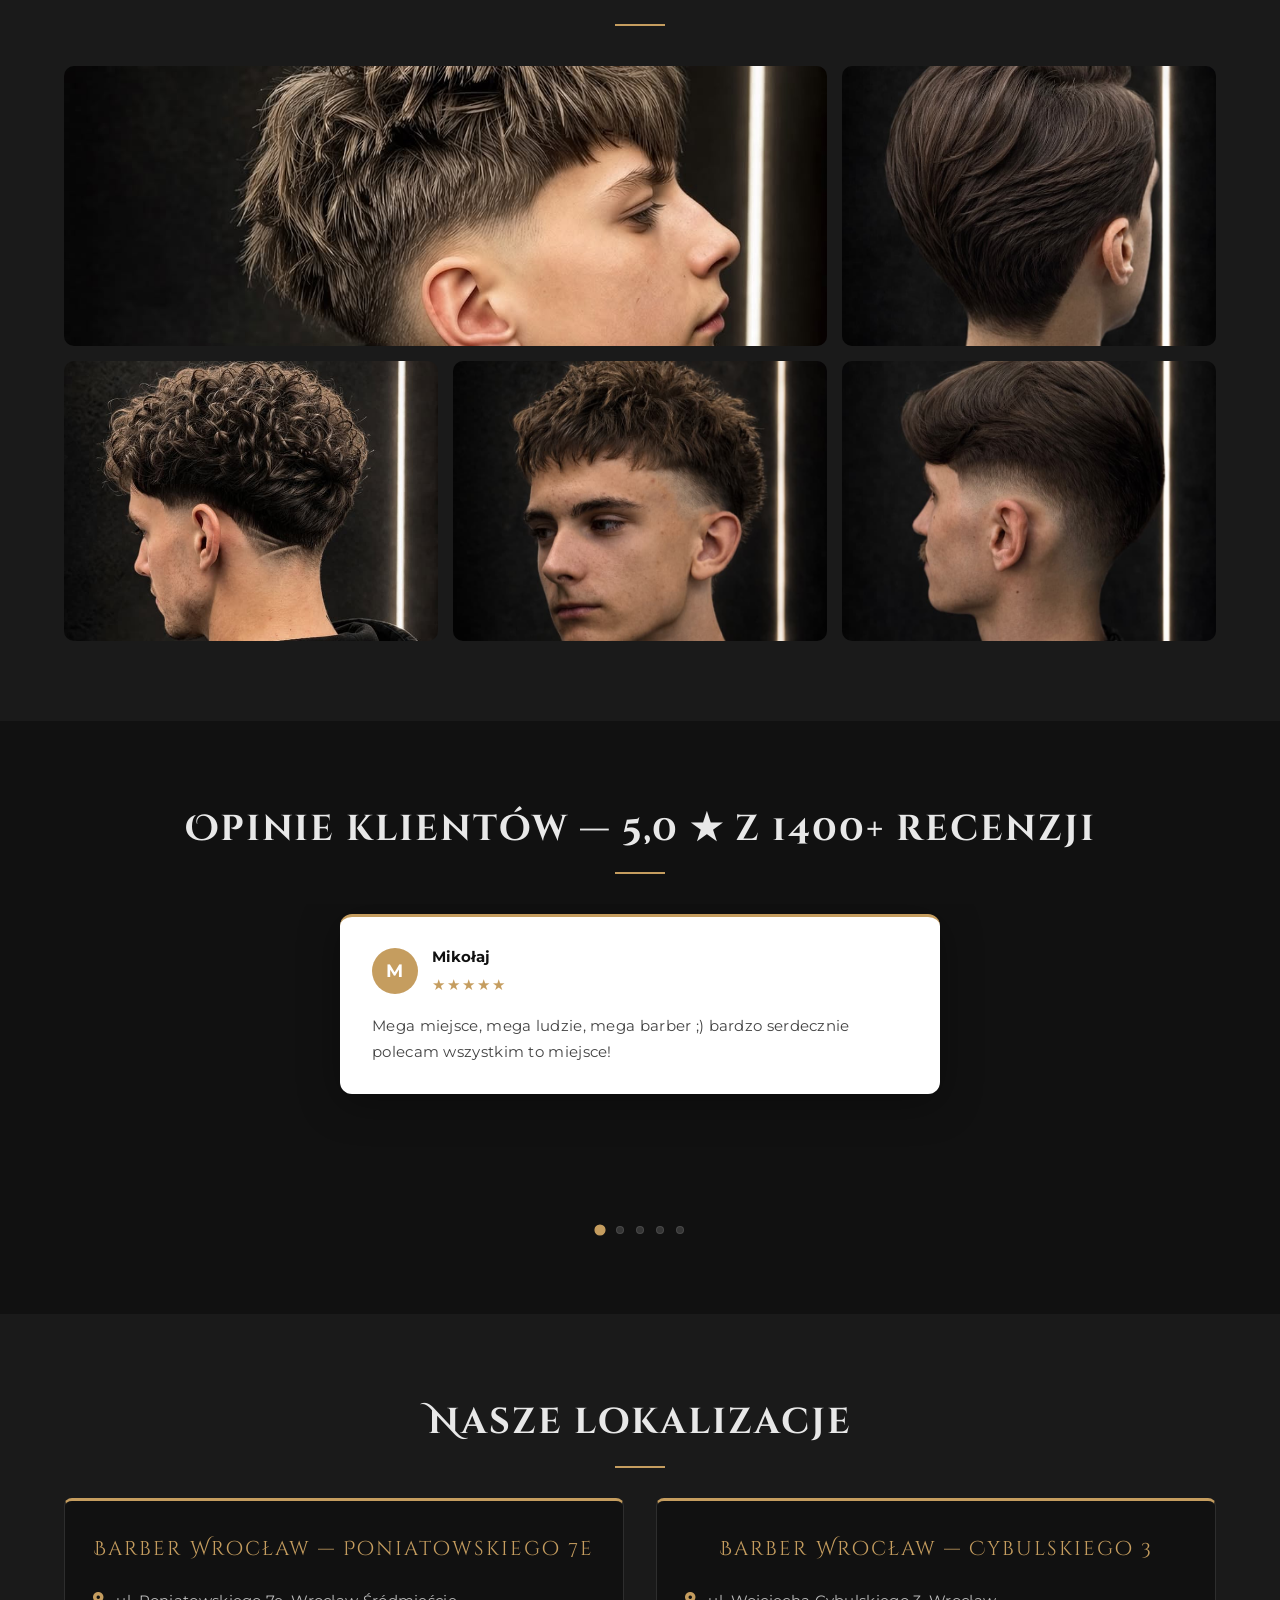
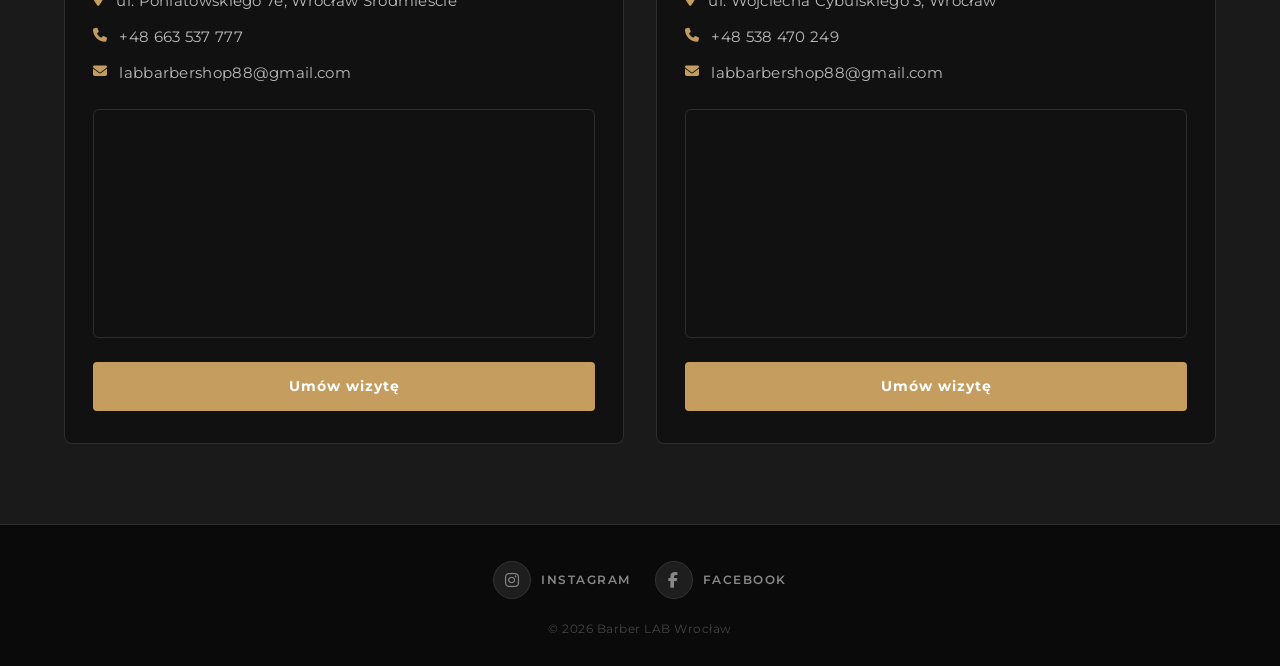
==== commit 6e1c9758: "Usunięta zniżka 50%" ====
--- a/index.html
+++ b/index.html
@@ -9,8 +9,10 @@
     <meta name="robots" content="index, follow">
     <meta name="author" content="Barber LAB Wrocław">
     <link rel="canonical" href="https://barbershoplab.pl/">
-    <link rel="icon" href="img/barber_lab_logo.jpg" type="image/jpeg">
-    <link rel="apple-touch-icon" href="img/barber_lab_logo.jpg">
+    <link rel="icon" href="/favicon.ico" sizes="48x48">
+    <link rel="icon" href="/img/favicon-48.png" type="image/png" sizes="48x48">
+    <link rel="icon" href="/img/favicon-192.png" type="image/png" sizes="192x192">
+    <link rel="apple-touch-icon" href="/img/barber_lab_logo.jpg">
 
     <!-- Open Graph (Facebook / Instagram link previews) -->
     <meta property="og:type" content="business.business">
@@ -415,14 +417,6 @@
         <div class="container">
             <h2>Usługi i Cennik</h2>
 
-            <div class="promo-banner">
-                <div class="promo-banner__badge">-50%</div>
-                <div class="promo-banner__text">
-                    <p class="promo-banner__title">Pierwsze strzyżenie za połowę ceny!</p>
-                    <p>Zniżka obowiązuje tylko przy rezerwacji <strong>telefonicznej</strong> lub <strong>osobistej</strong> w salonie.<br>Nie dotyczy rezerwacji przez Booksy.</p>
-                </div>
-            </div>
-
             <div class="price-category">
                 <h3>Strzyżenie</h3>
                 <ul>
@@ -592,10 +586,6 @@
                             <a href="mailto:labbarbershop88@gmail.com">labbarbershop88@gmail.com</a>
                         </div>
                     </div>
-                    <div class="location-promo">
-                        <i class="fa-solid fa-tag"></i>
-                        <span>Zadzwoń i skorzystaj z <strong>-50%</strong> na pierwsze strzyżenie. Rezerwacja <strong>telefoniczna</strong> lub <strong>osobista</strong> w salonie.</span>
-                    </div>
                     <div class="location-map">
                         <iframe
                             src="https://www.google.com/maps/embed?pb=!1m18!1m12!1m3!1d5008.907846222933!2d17.035895680357427!3d51.118534713067966!2m3!1f0!2f0!3f0!3m2!1i1024!2i768!4f13.1!3m3!1m2!1s0x470fe9b9cd3e5c01%3A0x70ade342b2ea0da2!2sBarbershop%20LAB!5e0!3m2!1spl!2s!4v1775564924347!5m2!1spl!2s"
@@ -620,10 +610,6 @@
                             <i class="fa-solid fa-envelope"></i>
                             <a href="mailto:labbarbershop88@gmail.com">labbarbershop88@gmail.com</a>
                         </div>
-                    </div>
-                    <div class="location-promo">
-                        <i class="fa-solid fa-tag"></i>
-                        <span>Zadzwoń i skorzystaj z <strong>-50%</strong> na pierwsze strzyżenie. Rezerwacja <strong>telefoniczna</strong> lub <strong>osobista</strong> w salonie.</span>
                     </div>
                     <div class="location-map">
                         <iframe
--- a/css/style.css
+++ b/css/style.css
@@ -421,46 +421,6 @@
     border-bottom: none;
 }
 
-.promo-banner {
-    display: flex;
-    align-items: center;
-    gap: 24px;
-    background: #0f0f0f;
-    border: 1px solid rgba(197,157,95,0.5);
-    border-radius: 6px;
-    padding: 24px 28px;
-    margin: 0 auto 48px;
-    max-width: 640px;
-}
-
-.promo-banner__badge {
-    font-family: 'Cinzel Decorative', serif;
-    font-size: 40px;
-    color: #c59d5f;
-    white-space: nowrap;
-    line-height: 1;
-    flex-shrink: 0;
-}
-
-.promo-banner__title {
-    font-size: 18px;
-    color: #ffffff;
-    font-weight: 700;
-    margin: 0 0 6px 0;
-}
-
-.promo-banner__text p {
-    font-size: 14px;
-    color: #bbbbbb;
-    margin: 0;
-    line-height: 1.6;
-}
-
-.promo-banner__text p strong {
-    color: #c59d5f;
-    font-weight: 600;
-}
-
 /* ── SZKOLENIA ──────────────────────────────── */
 #szkolenia {
     background: #111111;
@@ -1058,31 +1018,6 @@
 }
 
 .location-detail-item a:hover {
-    color: #c59d5f;
-}
-
-.location-promo {
-    display: flex;
-    align-items: flex-start;
-    gap: 10px;
-    margin-top: 12px;
-    padding: 10px 14px;
-    background: rgba(197,157,95,0.08);
-    border-left: 3px solid #c59d5f;
-    border-radius: 0 4px 4px 0;
-    font-size: 13px;
-    color: #bbbbbb;
-    line-height: 1.5;
-}
-
-.location-promo i {
-    color: #c59d5f;
-    font-size: 13px;
-    margin-top: 2px;
-    flex-shrink: 0;
-}
-
-.location-promo strong {
     color: #c59d5f;
 }
 
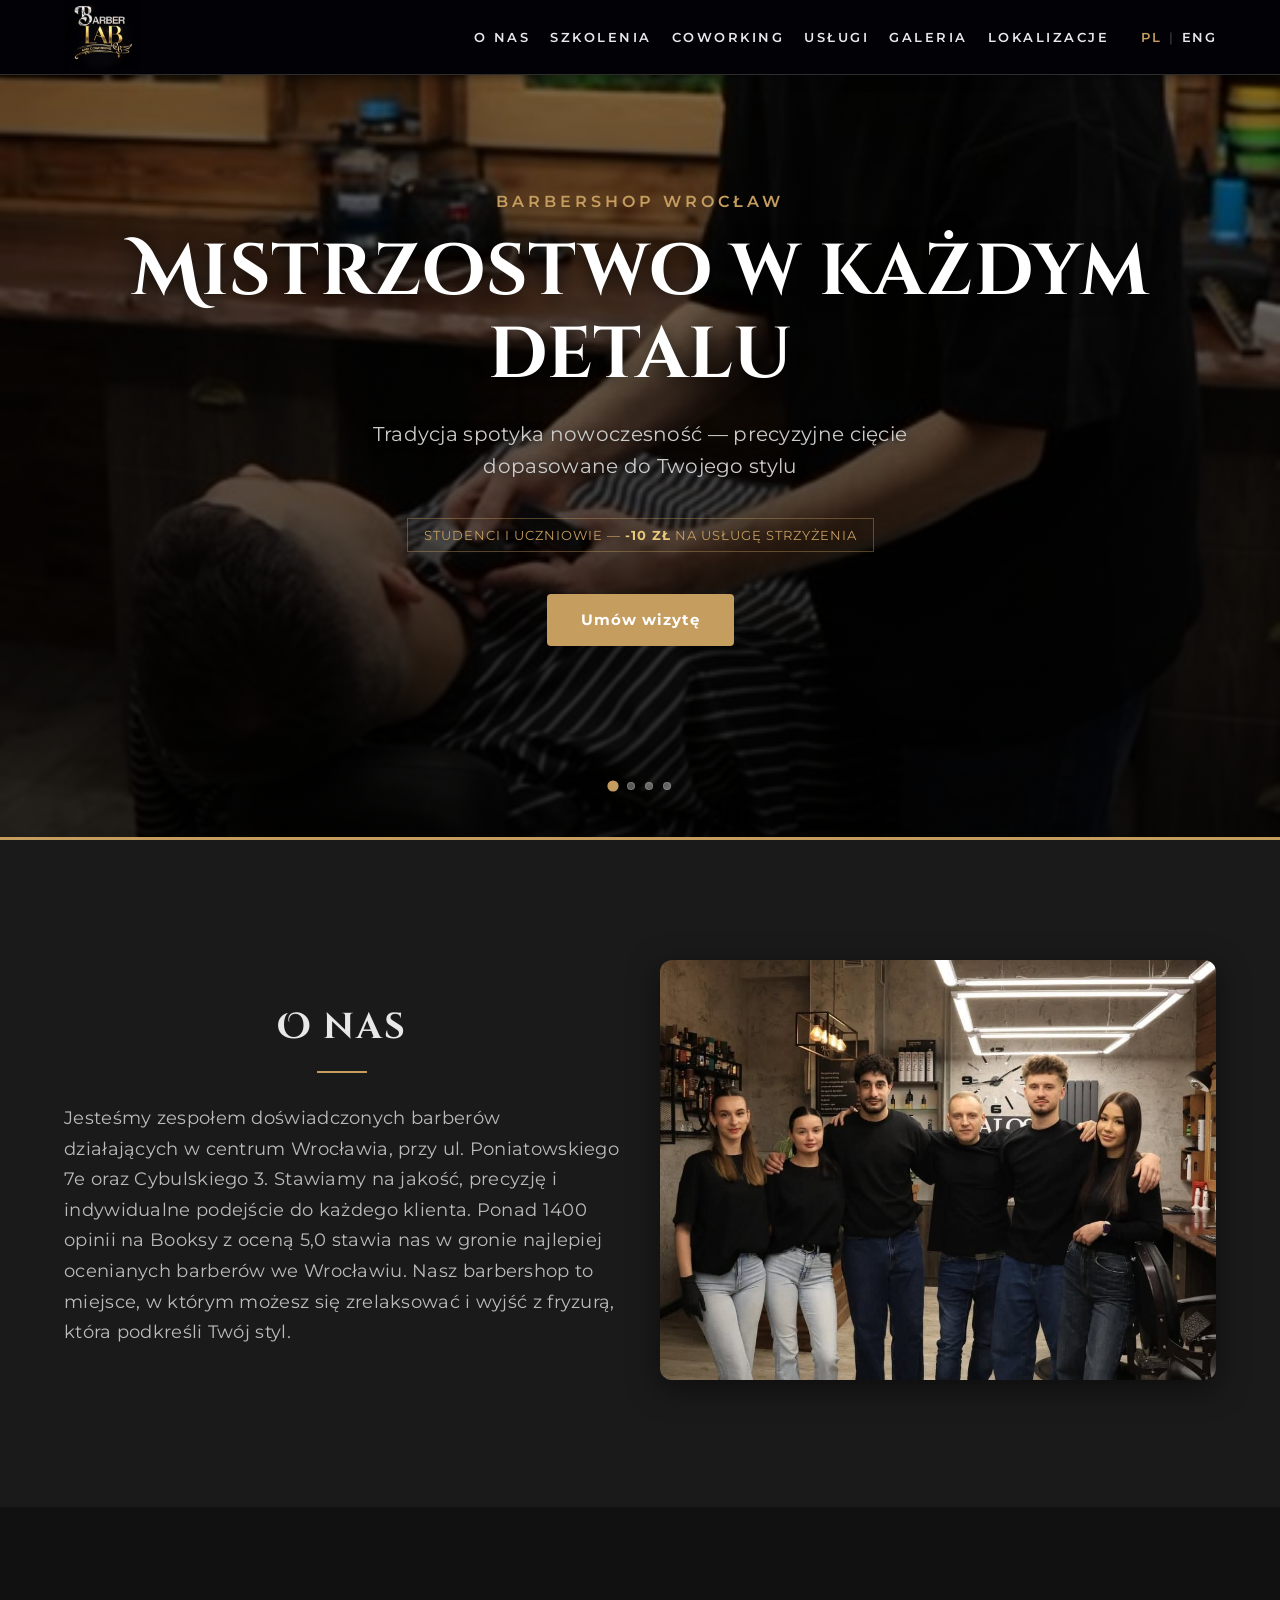
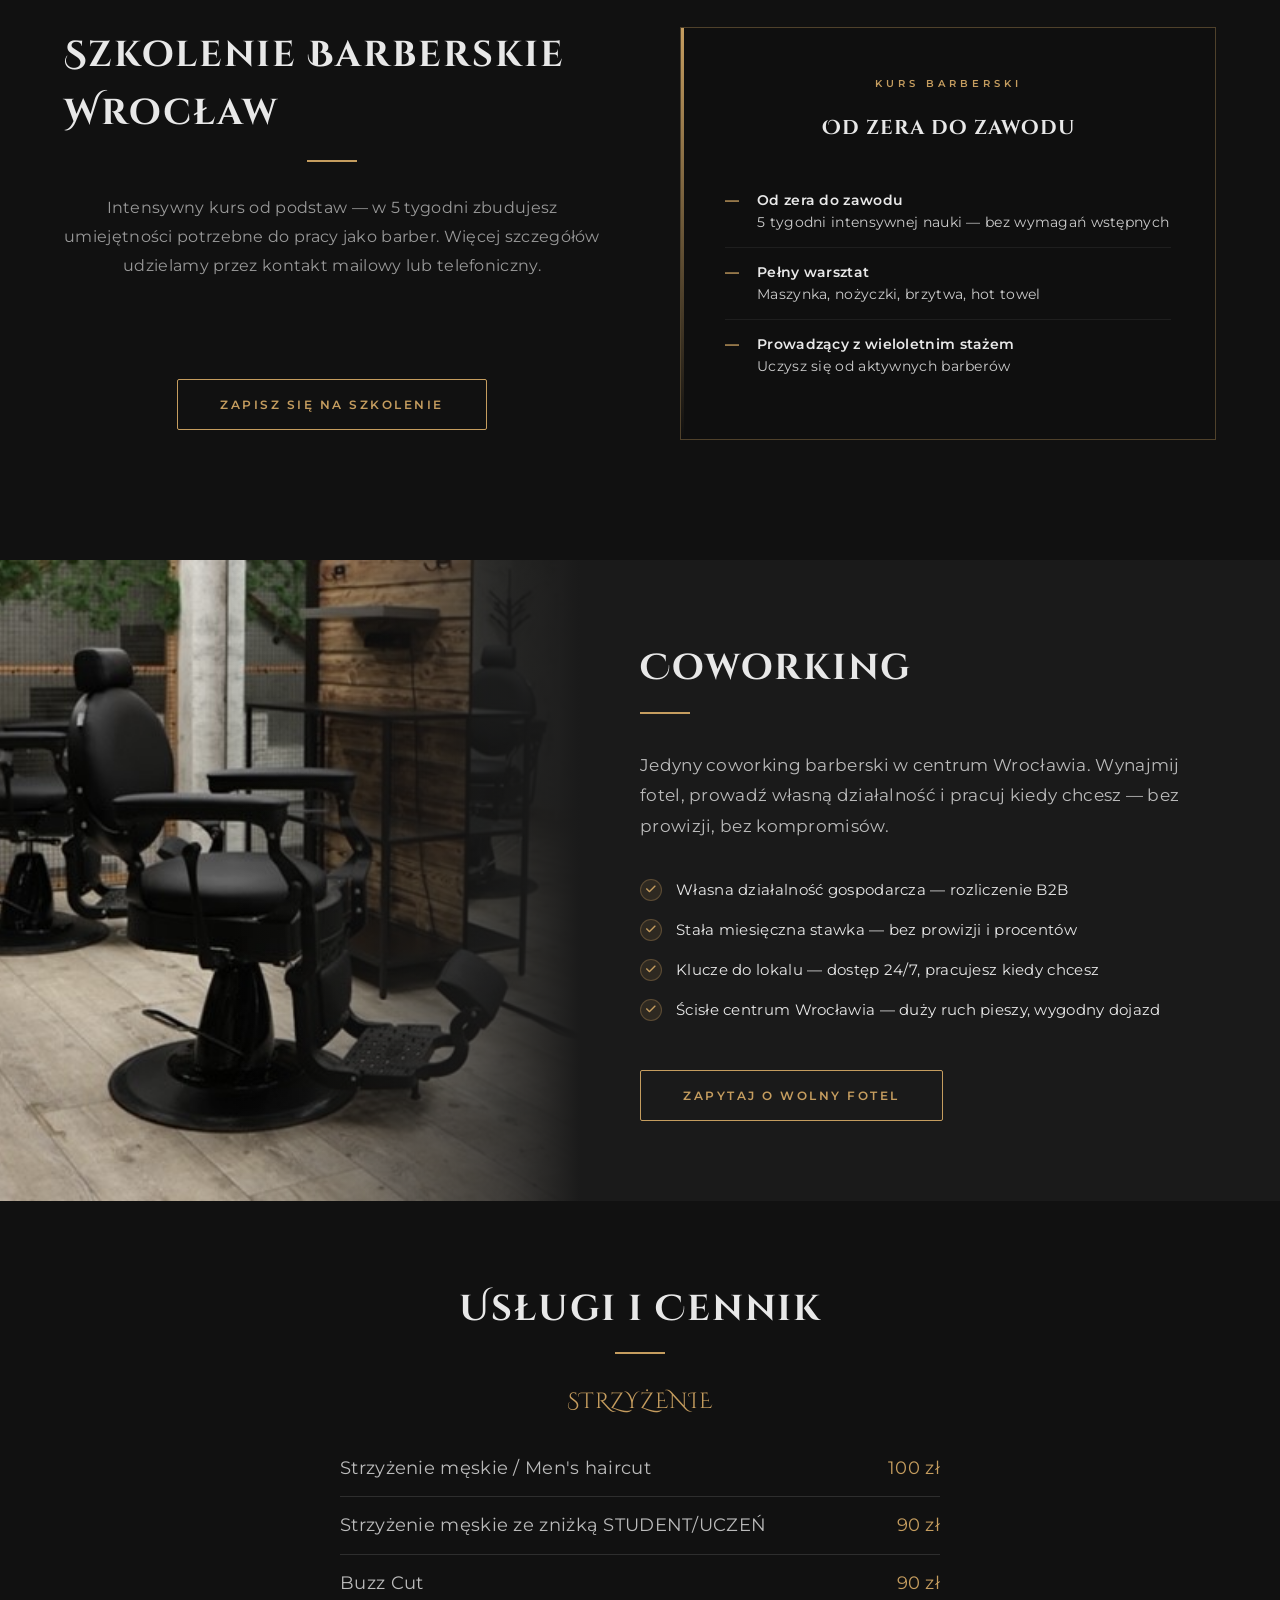
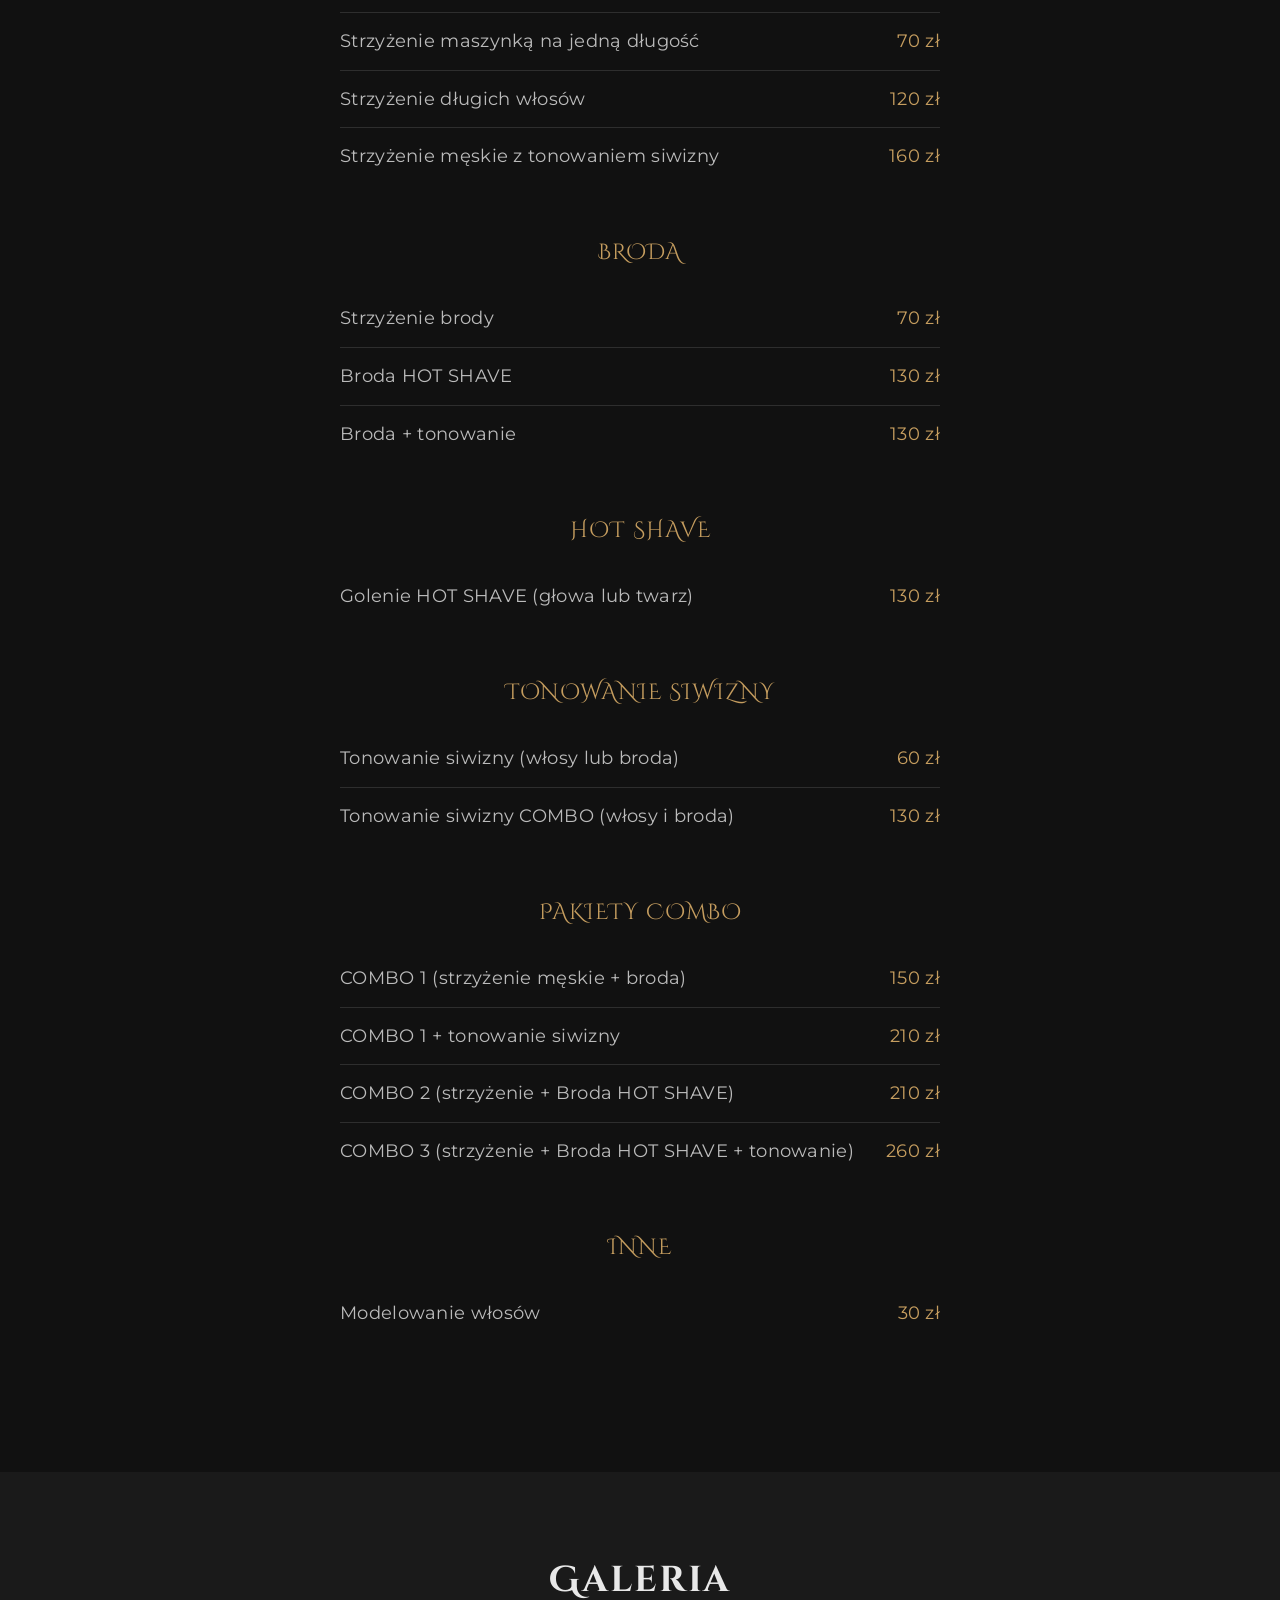
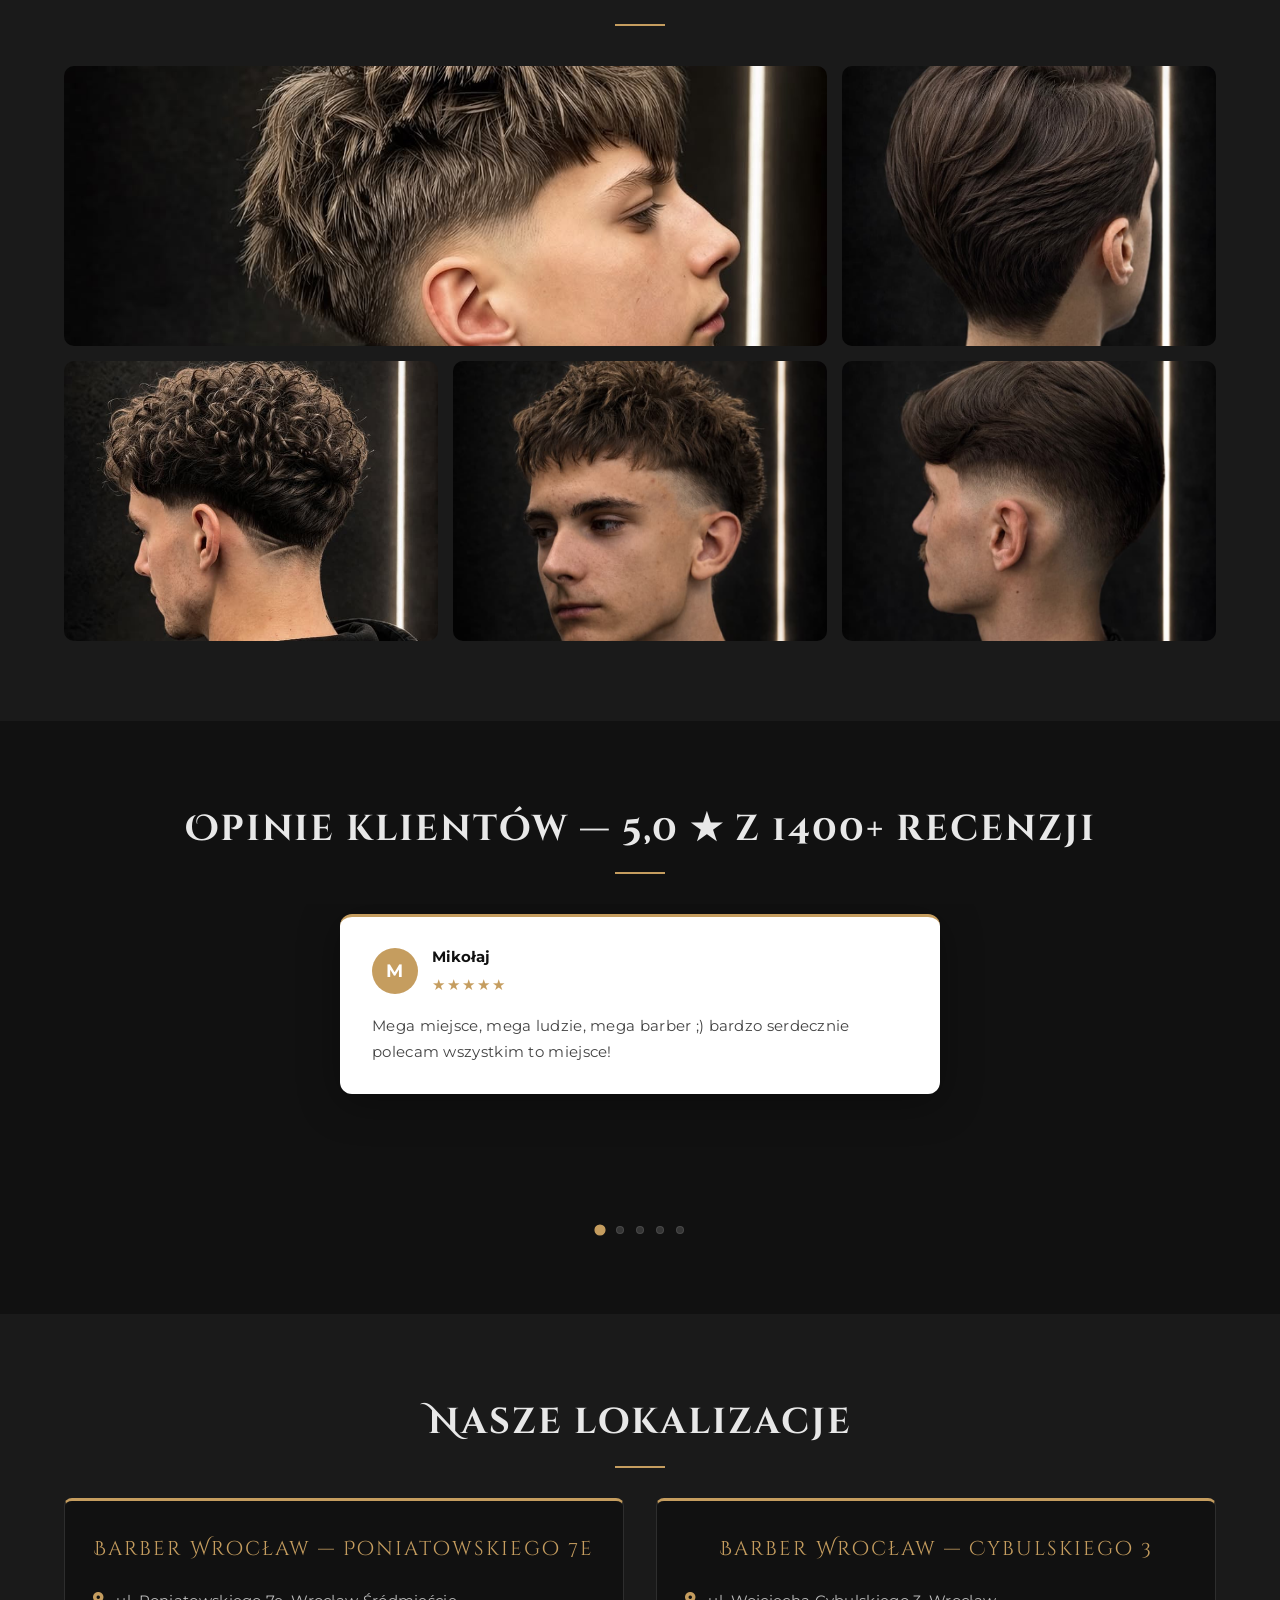
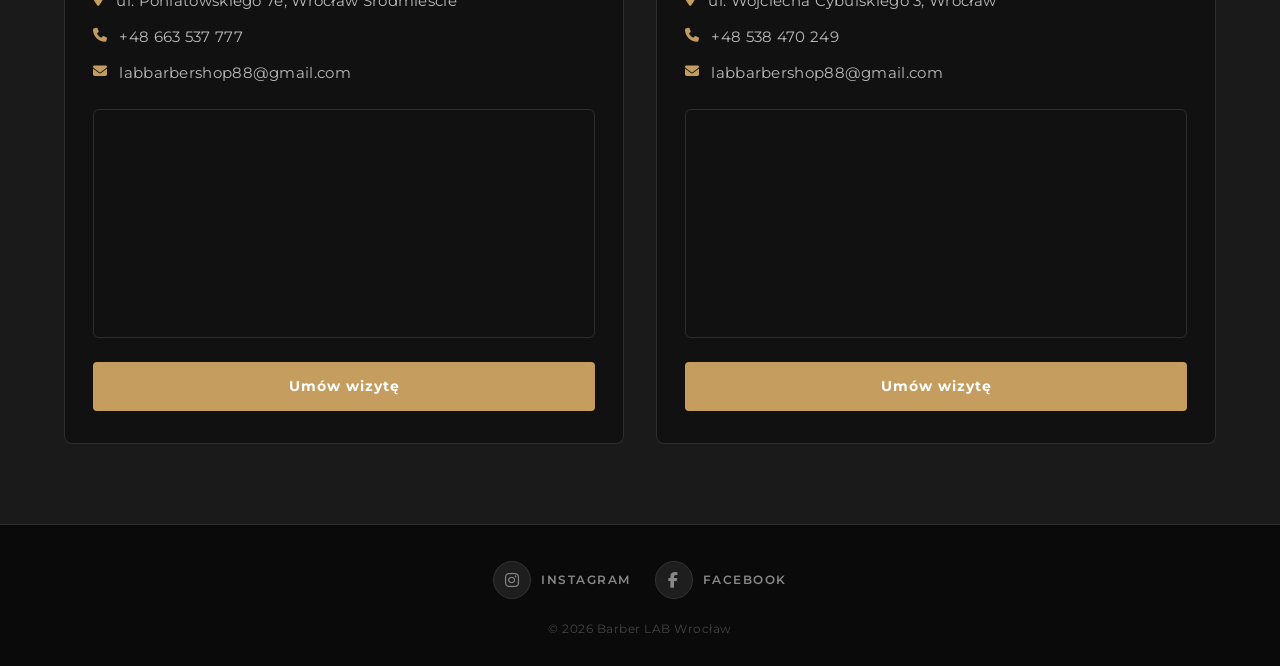
==== commit 5e85c1d8: "ang site" ====
--- a/index.html
+++ b/index.html
@@ -9,6 +9,9 @@
     <meta name="robots" content="index, follow">
     <meta name="author" content="Barber LAB Wrocław">
     <link rel="canonical" href="https://barbershoplab.pl/">
+    <link rel="alternate" hreflang="pl" href="https://barbershoplab.pl/">
+    <link rel="alternate" hreflang="en" href="https://barbershoplab.pl/en/">
+    <link rel="alternate" hreflang="x-default" href="https://barbershoplab.pl/">
     <link rel="icon" href="/favicon.ico" sizes="48x48">
     <link rel="icon" href="/img/favicon-48.png" type="image/png" sizes="48x48">
     <link rel="icon" href="/img/favicon-192.png" type="image/png" sizes="192x192">
@@ -20,6 +23,7 @@
     <meta property="og:description" content="Profesjonalny barbershop w centrum Wrocławia — strzyżenie, broda, hot shave. Szkolenia barberskie od podstaw (5 tygodni). Coworking barberski. Ul. Poniatowskiego 7e, Śródmieście.">
     <meta property="og:url" content="https://barbershoplab.pl/">
     <meta property="og:locale" content="pl_PL">
+    <meta property="og:locale:alternate" content="en_US">
     <meta property="og:image" content="https://barbershoplab.pl/img/image_hero_01.jpeg">
     <meta property="og:image:width" content="1200">
     <meta property="og:image:height" content="630">
@@ -230,6 +234,11 @@
                 <li><a href="#gallery">Galeria</a></li>
                 <li><a href="#locations">Lokalizacje</a></li>
             </ul>
+            <div class="lang-switch">
+                <a href="index.html" class="active" lang="pl" hreflang="pl" aria-current="true">PL</a>
+                <span aria-hidden="true">|</span>
+                <a href="en/index.html" lang="en" hreflang="en">ENG</a>
+            </div>
         </nav>
     </div>    
 </header>
--- a/css/style.css
+++ b/css/style.css
@@ -102,6 +102,9 @@
 
 nav {
     position: relative;
+    display: flex;
+    align-items: center;
+    gap: 32px;
 }
 
 nav ul {
@@ -129,6 +132,32 @@
     font-size: 28px;
     cursor: pointer;
     color: #e8e8e8;
+}
+
+.lang-switch {
+    display: flex;
+    align-items: center;
+    gap: 8px;
+    font-size: 13px;
+    color: #555555;
+}
+
+.lang-switch a {
+    font-size: 13px;
+    font-weight: 600;
+    letter-spacing: 1.5px;
+    color: #e8e8e8;
+}
+
+.lang-switch a.active {
+    color: #c59d5f;
+}
+
+.reviews-note {
+    text-align: center;
+    font-size: 13px;
+    color: #777777;
+    margin: -10px 0 24px;
 }
 
 /* ── REVEAL ANIMATION ──────────────────────── */
@@ -1393,6 +1422,11 @@
         padding: 24px 20px;
     }
 
+    nav {
+        height: 100%;
+        gap: 16px;
+    }
+
     nav ul {
         display: flex;
         flex-direction: column;
@@ -1401,7 +1435,7 @@
         border: 1px solid #2e2e2e;
         padding: 8px 0;
         position: absolute;
-        top: 60px;
+        top: 97px;
         right: 0;
         width: 180px;
         z-index: 9;
@@ -1424,11 +1458,15 @@
         pointer-events: auto;
     }
 
+    .lang-switch {
+        order: 1;
+    }
+
     .hamburger {
         display: block;
-        position: absolute;
-        right: 0;
-        top: -20px;
+        order: 2;
+        position: relative;
+        top: -3px;
         z-index: 10;
     }
 }
